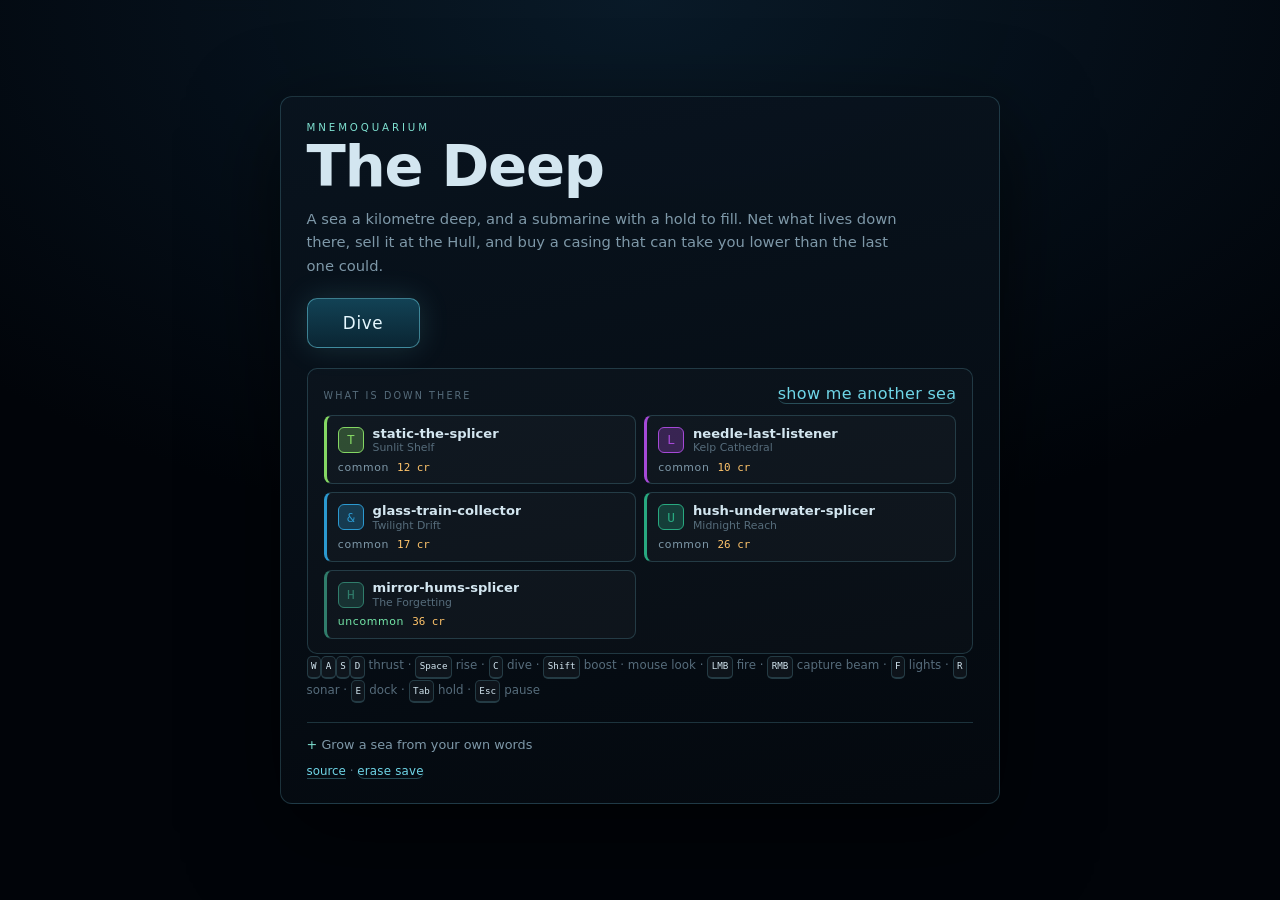
==== web/index.html @ 26c02e92 "feat: the game is the site — root, one-button menu, tank removed The deep-sea game moves up from web" ====
<!doctype html>
<html lang="en">
  <head>
    <meta charset="utf-8">
    <meta name="viewport" content="width=device-width, initial-scale=1, viewport-fit=cover">
    <title>Mnemoquarium: The Deep — phrase-fed submarine sea</title>
    <meta name="description" content="Dive a first-person submarine through a sea grown from a phrase. Net fish, sell them at the Hull, refit, and go deeper than the things down there would like.">
    <meta name="theme-color" content="#03060c">
    <link rel="manifest" href="./manifest.webmanifest">
    <link rel="icon" href="./icon.svg" type="image/svg+xml">
    <link rel="stylesheet" href="./styles.css">
    <script type="importmap">
      { "imports": { "three": "./vendor/three.module.min.js" } }
    </script>
    <!-- The 2D lab's engine is the source of truth for the genetics. It is a
         classic script, so it runs before any deferred module below. -->
    <script src="./engine.js"></script>
  </head>
  <body class="deep" data-mode="boot" data-zone="shelf">
    <canvas id="view" aria-label="Submarine viewport"></canvas>

    <!-- ---------------------------------------------------------------- HUD -->
    <div id="hud" aria-live="polite">
      <div id="vignette"></div>
      <div id="damage-flash"></div>

      <div id="crosshair" data-state="idle">
        <svg viewBox="0 0 64 64" aria-hidden="true">
          <circle id="crosshair-ring" cx="32" cy="32" r="18"></circle>
          <circle id="crosshair-progress" cx="32" cy="32" r="18"></circle>
          <path d="M32 6v9M32 49v9M6 32h9M49 32h9"></path>
          <circle id="crosshair-dot" cx="32" cy="32" r="1.6"></circle>
        </svg>
        <p id="reticle-label"></p>
      </div>

      <div id="contacts" aria-hidden="true"></div>

      <header id="topbar">
        <div id="compass">
          <div id="compass-strip"></div>
          <span id="compass-needle"></span>
        </div>
        <div id="zone-plate">
          <strong id="readout-zone">Sunlit Shelf</strong>
          <span id="readout-zone-blurb"></span>
        </div>
        <div id="credit-plate">
          <span class="label">credits</span>
          <strong id="readout-credits">0</strong>
        </div>
      </header>

      <div id="warnings"></div>

      <section id="gauges">
        <div class="gauge" id="gauge-hull" data-key="hull">
          <span class="gauge-label">hull</span>
          <div class="gauge-track"><div class="gauge-fill"></div></div>
          <span class="gauge-value">100</span>
        </div>
        <div class="gauge" id="gauge-battery" data-key="battery">
          <span class="gauge-label">cell</span>
          <div class="gauge-track"><div class="gauge-fill"></div></div>
          <span class="gauge-value">100</span>
        </div>
        <div class="gauge" id="gauge-cargo" data-key="cargo">
          <span class="gauge-label">hold</span>
          <div class="gauge-track"><div class="gauge-fill"></div></div>
          <span class="gauge-value">0/6</span>
        </div>
      </section>

      <section id="instruments">
        <div class="instrument"><span class="label">depth</span><strong id="readout-depth">0 m</strong></div>
        <div class="instrument"><span class="label">speed</span><strong id="readout-speed">0.0</strong></div>
        <div class="instrument"><span class="label">rated</span><strong id="readout-rating">140 m</strong></div>
        <div class="instrument"><span class="label">floor</span><strong id="readout-floor">— m</strong></div>
      </section>

      <section id="weapon-rack"></section>

      <div id="sonar-note"></div>
      <ul id="log" class="log"></ul>
      <div id="toast"></div>
      <div id="objective"></div>
      <p id="hint-dock" hidden>Hold <kbd>E</kbd> to dock at the Hull</p>
    </div>

    <!-- ------------------------------------------------------------- panels -->
    <div id="panel-start" class="panel screen" data-open="true">
      <div class="panel-inner menu">
        <p class="eyebrow">mnemoquarium</p>
        <h1>The&nbsp;Deep</h1>
        <p class="lede">A sea a kilometre deep, and a submarine with a hold to fill. Net what lives down there, sell it at the Hull, and buy a casing that can take you lower than the last one could.</p>

        <div class="menu-actions">
          <button type="button" class="primary big" id="start-begin">Dive</button>
          <button type="button" class="big" id="start-continue" hidden>Continue</button>
          <button type="button" id="start-new" hidden>Start a new sea</button>
        </div>

        <section class="sea-card" id="start-sea">
          <header class="sea-head">
            <span class="label">what is down there</span>
            <button type="button" class="linkish" id="start-reroll">show me another sea</button>
          </header>
          <div id="start-roster" class="roster"></div>
        </section>

        <p class="keys"><kbd>W</kbd><kbd>A</kbd><kbd>S</kbd><kbd>D</kbd> thrust · <kbd>Space</kbd> rise · <kbd>C</kbd> dive · <kbd>Shift</kbd> boost · mouse look · <kbd>LMB</kbd> fire · <kbd>RMB</kbd> capture beam · <kbd>F</kbd> lights · <kbd>R</kbd> sonar · <kbd>E</kbd> dock · <kbd>Tab</kbd> hold · <kbd>Esc</kbd> pause</p>

        <details id="start-advanced">
          <summary>Grow a sea from your own words</summary>
          <p class="hint">Every word becomes a species — its colour, its size, its temper, its price. The same words always grow the same sea.</p>
          <form id="start-form">
            <label class="field">
              <span>Phrase</span>
              <input id="start-phrase" type="text" value="forgotten kiosk under neon rain" autocomplete="off" spellcheck="false">
            </label>
            <button type="submit" id="start-custom">Grow this one</button>
          </form>
        </details>

        <p class="tiny"><a href="https://github.com/Sebby1770/mnemoquarium">source</a> · <button type="button" class="linkish" id="start-reset">erase save</button></p>
      </div>
    </div>

    <div id="panel-station" class="panel screen" hidden>
      <div class="panel-inner wide">
        <header class="station-head">
          <div>
            <p class="eyebrow">the hull · tender station</p>
            <h2>Docked</h2>
          </div>
          <div class="station-credits"><span class="label">credits</span><strong id="station-credits">0</strong></div>
        </header>
        <nav class="tabs" id="station-tabs">
          <button type="button" data-tab="market" class="active">Market</button>
          <button type="button" data-tab="drydock">Drydock</button>
          <button type="button" data-tab="log">Manifest</button>
        </nav>
        <div class="tab-body" id="station-market" data-tab="market">
          <div class="market-head">
            <p class="hint" id="market-summary">Nothing in the hold.</p>
            <button type="button" class="primary" id="btn-sell-all">Sell everything</button>
          </div>
          <div id="market-list" class="stack"></div>
        </div>
        <div class="tab-body" id="station-drydock" data-tab="drydock" hidden>
          <div id="shop-list" class="grid"></div>
        </div>
        <div class="tab-body" id="station-log" data-tab="log" hidden>
          <div id="station-stats" class="stats"></div>
          <div id="station-species" class="stack"></div>
        </div>
        <footer class="station-foot">
          <button type="button" class="primary" id="btn-undock">Flood the airlock · dive</button>
          <p class="hint">Repairs and recharge are free while you sit on the clamps.</p>
        </footer>
      </div>
    </div>

    <div id="panel-cargo" class="panel drawer" hidden>
      <div class="panel-inner">
        <h2>Hold</h2>
        <div id="cargo-list" class="stack"></div>
        <p class="hint">Release <kbd>Tab</kbd> to close. Cargo sells at the Hull.</p>
      </div>
    </div>

    <div id="panel-pause" class="panel screen" hidden>
      <div class="panel-inner">
        <h2>Held at depth</h2>
        <div id="pause-stats" class="stats"></div>
        <div class="start-actions">
          <button type="button" class="primary" id="btn-resume">Resume</button>
          <button type="button" id="btn-abandon">Surface (lose the hold)</button>
        </div>
        <label class="row-toggle"><input type="checkbox" id="toggle-sound"> Sound</label>
        <label class="row-toggle"><input type="checkbox" id="toggle-invert"> Invert mouse Y</label>
        <label class="row-toggle"><span>Look sensitivity</span><input type="range" id="range-sens" min="20" max="300" value="100"></label>
      </div>
    </div>

    <div id="panel-dead" class="panel screen" hidden>
      <div class="panel-inner">
        <p class="eyebrow">hull failure</p>
        <h2 id="dead-headline">The sea gets the hold</h2>
        <p id="dead-detail" class="lede"></p>
        <div class="start-actions">
          <button type="button" class="primary" id="btn-revive">Wake up on the clamps</button>
        </div>
      </div>
    </div>

    <div id="loading" class="panel screen" hidden>
      <div class="panel-inner">
        <h2 id="loading-text">Growing the sea…</h2>
        <div class="bar"><div id="loading-bar"></div></div>
      </div>
    </div>

    <noscript>
      <div class="panel screen"><div class="panel-inner"><h2>This one needs JavaScript and WebGL.</h2><p>The sea will not flood without them.</p></div></div>
    </noscript>

    <script type="module" src="./src/main.js"></script>
    <script>
      if ("serviceWorker" in navigator && location.protocol.startsWith("http")) {
        window.addEventListener("load", () => {
          navigator.serviceWorker.register("./sw.js", { scope: "./" }).catch(() => {});
        });
      }
    </script>
  </body>
</html>
---- web/styles.css ----
/* Mnemoquarium: The Deep — instrument panel for a boat that should not be
   this far down. Everything is drawn in CSS; there are no images and no web
   fonts, because the page has to open at the bottom of a trench. */

:root {
  --ink: #03060c;
  --panel: rgba(7, 15, 24, 0.86);
  --panel-solid: #060d16;
  --line: rgba(126, 214, 232, 0.2);
  --line-strong: rgba(126, 214, 232, 0.44);
  --text: #d3e6f0;
  --dim: #7e98a8;
  --faint: #566c7b;
  --cyan: #6fd6e8;
  --amber: #ffc46b;
  --red: #ff6f60;
  --green: #74e6a8;
  --violet: #c08bff;
  --accent: var(--cyan);
  --glow: rgba(111, 214, 232, 0.3);
  --damage: 0;
  --threat: 0;
  --hud-gap: 1.1rem;
  --radius: 12px;
  --mono: ui-monospace, "SF Mono", "JetBrains Mono", "Cascadia Mono", Menlo, Consolas, monospace;
  --sans: ui-sans-serif, system-ui, -apple-system, "Segoe UI", Roboto, "Helvetica Neue", sans-serif;
  color-scheme: dark;
}

/* Each band gets the HUD it deserves. */
body[data-zone="shelf"]    { --accent: #7ee0d0; --glow: rgba(126, 224, 208, 0.3); }
body[data-zone="kelp"]     { --accent: #8fe59a; --glow: rgba(143, 229, 154, 0.28); }
body[data-zone="twilight"] { --accent: #6fb4e8; --glow: rgba(111, 180, 232, 0.28); }
body[data-zone="midnight"] { --accent: #5f8fd8; --glow: rgba(95, 143, 216, 0.26); }
body[data-zone="abyss"]    { --accent: #b58bff; --glow: rgba(181, 139, 255, 0.3); }

* { box-sizing: border-box; }

/* The HUD toggles nodes with the hidden attribute, and several of the rules
   below set display on those same nodes. This has to win. */
[hidden] { display: none !important; }

html, body {
  height: 100%;
  margin: 0;
  overflow: hidden;
  background: var(--ink);
  color: var(--text);
  font-family: var(--sans);
  -webkit-font-smoothing: antialiased;
}

body.deep { overscroll-behavior: none; touch-action: none; }

a { color: var(--cyan); text-decoration: none; border-bottom: 1px solid rgba(111, 214, 232, 0.3); }
a:hover { color: #a9ecf8; }

#view {
  position: fixed;
  inset: 0;
  width: 100%;
  height: 100%;
  display: block;
  background: var(--ink);
  cursor: crosshair;
}

kbd {
  display: inline-block;
  min-width: 1.5em;
  padding: 0.08em 0.38em;
  border: 1px solid var(--line);
  border-bottom-width: 2px;
  border-radius: 5px;
  background: rgba(255, 255, 255, 0.04);
  font-family: var(--mono);
  font-size: 0.78em;
  text-align: center;
  color: var(--text);
}

/* =========================================================== the HUD shell */

#hud {
  position: fixed;
  inset: 0;
  pointer-events: none;
  opacity: 0;
  transition: opacity 260ms ease;
  font-variant-numeric: tabular-nums;
}
body[data-mode="dive"] #hud,
body[data-mode="paused"] #hud { opacity: 1; }
body[data-mode="paused"] #hud { opacity: 0.35; }

#vignette {
  position: absolute;
  inset: 0;
  pointer-events: none;
  background:
    radial-gradient(130% 105% at 50% 50%, transparent 42%, rgba(2, 4, 9, 0.72) 100%),
    radial-gradient(90% 70% at 50% 50%, transparent 40%, rgba(120, 10, 30, calc(var(--threat) * 0.5)) 100%);
  transition: background 400ms ease;
}

#damage-flash {
  position: absolute;
  inset: 0;
  pointer-events: none;
  background: radial-gradient(120% 100% at 50% 50%, transparent 30%, rgba(255, 60, 48, 0.72) 100%);
  opacity: var(--damage);
  transition: opacity 180ms ease-out;
}

/* -------------------------------------------------------------- crosshair */

#crosshair {
  position: absolute;
  left: 50%;
  top: 50%;
  width: 64px;
  height: 64px;
  transform: translate(-50%, -50%);
}
#crosshair svg { width: 100%; height: 100%; overflow: visible; }
#crosshair svg circle,
#crosshair svg path {
  fill: none;
  stroke: rgba(207, 227, 238, 0.55);
  stroke-width: 1.4;
  stroke-linecap: round;
  transition: stroke 200ms ease;
}
#crosshair-dot { fill: var(--accent); stroke: none; }
#crosshair-ring { stroke: rgba(207, 227, 238, 0.18); }
#crosshair-progress {
  stroke: var(--accent);
  stroke-width: 2.6;
  transform: rotate(-90deg);
  transform-origin: 32px 32px;
  filter: drop-shadow(0 0 5px var(--glow));
}
#crosshair[data-state="target"] svg path { stroke: var(--accent); }
#crosshair[data-state="capture"] #crosshair-ring { stroke: var(--accent); }
#crosshair[data-state="hostile"] svg path,
#crosshair[data-state="hostile"] #crosshair-ring { stroke: var(--red); }
#crosshair[data-state="hostile"] #crosshair-dot { fill: var(--red); }

#reticle-label {
  position: absolute;
  top: 58px;
  left: 50%;
  transform: translateX(-50%);
  margin: 0;
  display: grid;
  justify-items: center;
  gap: 0.18rem;
  white-space: nowrap;
  text-align: center;
}
.rl-name {
  font-size: 0.82rem;
  letter-spacing: 0.04em;
  color: var(--text);
  text-shadow: 0 1px 6px rgba(0, 0, 0, 0.9);
}
.rl-meta {
  font-family: var(--mono);
  font-size: 0.68rem;
  letter-spacing: 0.06em;
  color: var(--dim);
}
#reticle-label[data-kind="creature"] .rl-name { color: var(--red); }
#reticle-label[data-kind="fish"] .rl-name { color: var(--accent); }
.rl-bar {
  width: 96px;
  height: 3px;
  border-radius: 2px;
  background: rgba(255, 255, 255, 0.14);
  overflow: hidden;
}
.rl-bar i {
  display: block;
  height: 100%;
  background: var(--red);
  transform-origin: left center;
  transform: scaleX(1);
}

/* ---------------------------------------------------------------- top bar */

#topbar {
  position: absolute;
  top: var(--hud-gap);
  left: 50%;
  transform: translateX(-50%);
  display: flex;
  align-items: stretch;
  gap: 0.6rem;
}

#compass {
  position: relative;
  width: min(42vw, 420px);
  height: 34px;
  overflow: hidden;
  border: 1px solid var(--line);
  border-radius: 8px;
  background: linear-gradient(180deg, rgba(6, 14, 22, 0.82), rgba(4, 9, 15, 0.72));
  -webkit-mask-image: linear-gradient(90deg, transparent, #000 12%, #000 88%, transparent);
  mask-image: linear-gradient(90deg, transparent, #000 12%, #000 88%, transparent);
}
#compass-strip { position: absolute; inset: 0; will-change: transform; }
.cmark {
  position: absolute;
  top: 50%;
  transform: translate(-50%, -50%);
  width: 1px;
  height: 7px;
  background: rgba(207, 227, 238, 0.28);
  font-family: var(--mono);
  font-size: 0.66rem;
  letter-spacing: 0.1em;
  color: var(--dim);
  text-align: center;
  line-height: 1;
}
.cmark-major {
  width: auto;
  height: auto;
  background: none;
  color: var(--text);
  font-size: 0.72rem;
}
#compass-needle {
  position: absolute;
  top: 2px;
  bottom: 2px;
  width: 2px;
  margin-left: -1px;
  border-radius: 2px;
  background: var(--amber);
  box-shadow: 0 0 8px rgba(255, 196, 107, 0.7);
}
#compass::after {
  content: "";
  position: absolute;
  left: 50%;
  top: 0;
  bottom: 0;
  width: 1px;
  background: var(--accent);
  opacity: 0.85;
}

#zone-plate,
#credit-plate {
  display: grid;
  align-content: center;
  gap: 0.1rem;
  padding: 0.3rem 0.85rem;
  border: 1px solid var(--line);
  border-radius: 8px;
  background: var(--panel);
}
#zone-plate { min-width: 170px; }
#readout-zone {
  font-size: 0.86rem;
  letter-spacing: 0.02em;
  color: var(--accent);
}
#readout-zone-blurb {
  font-size: 0.66rem;
  color: var(--faint);
  max-width: 26ch;
  overflow: hidden;
  text-overflow: ellipsis;
  white-space: nowrap;
}
#zone-plate.shift { animation: plate-shift 900ms ease; }
@keyframes plate-shift {
  0% { border-color: var(--accent); box-shadow: 0 0 22px var(--glow); }
  100% { border-color: var(--line); box-shadow: none; }
}

.label,
.gauge-label {
  font-size: 0.6rem;
  letter-spacing: 0.22em;
  text-transform: uppercase;
  color: var(--faint);
}
#credit-plate { text-align: right; }
#readout-credits {
  font-family: var(--mono);
  font-size: 1rem;
  color: var(--amber);
}

.credit-delta {
  position: absolute;
  right: 0.85rem;
  top: 100%;
  font-family: var(--mono);
  font-size: 0.78rem;
  color: var(--green);
  opacity: 0;
  pointer-events: none;
}
.credit-delta[data-sign="down"] { color: var(--red); }
.credit-delta.rise { animation: delta-rise 1.3s ease-out; }
@keyframes delta-rise {
  0% { opacity: 0; transform: translateY(0); }
  18% { opacity: 1; }
  100% { opacity: 0; transform: translateY(-18px); }
}

/* --------------------------------------------------------------- warnings */

#warnings {
  position: absolute;
  top: calc(var(--hud-gap) + 52px);
  left: 50%;
  transform: translateX(-50%);
  display: grid;
  gap: 0.3rem;
  justify-items: center;
}
.warn {
  display: flex;
  align-items: center;
  gap: 0.5rem;
  margin: 0;
  padding: 0.26rem 0.8rem;
  border: 1px solid rgba(255, 111, 96, 0.5);
  border-radius: 999px;
  background: rgba(48, 8, 8, 0.66);
  color: #ffd9d3;
  font-size: 0.72rem;
  letter-spacing: 0.08em;
  text-transform: lowercase;
  animation: warn-pulse 1.4s ease-in-out infinite;
}
.warn-mark {
  display: grid;
  place-items: center;
  width: 15px;
  height: 15px;
  border-radius: 50%;
  background: var(--red);
  color: #250303;
  font-size: 0.66rem;
  font-weight: 700;
}
@keyframes warn-pulse {
  0%, 100% { border-color: rgba(255, 111, 96, 0.35); }
  50% { border-color: rgba(255, 111, 96, 0.9); box-shadow: 0 0 16px rgba(255, 80, 64, 0.3); }
}

/* ----------------------------------------------------------------- gauges */

#gauges {
  position: absolute;
  left: var(--hud-gap);
  bottom: var(--hud-gap);
  display: grid;
  gap: 0.4rem;
  width: min(30vw, 250px);
}
.gauge {
  display: grid;
  grid-template-columns: 3.1rem 1fr auto;
  align-items: center;
  gap: 0.5rem;
  padding: 0.28rem 0.6rem;
  border: 1px solid var(--line);
  border-radius: 8px;
  background: var(--panel);
}
.gauge-track {
  position: relative;
  height: 6px;
  border-radius: 3px;
  background: rgba(255, 255, 255, 0.08);
  overflow: hidden;
}
.gauge-fill {
  position: absolute;
  inset: 0;
  border-radius: 3px;
  transform-origin: left center;
  transform: scaleX(1);
  background: var(--accent);
  transition: background 300ms ease;
}
.gauge-value {
  font-family: var(--mono);
  font-size: 0.74rem;
  color: var(--text);
  min-width: 3.6rem;
  text-align: right;
}
#gauge-hull .gauge-fill { background: linear-gradient(90deg, #9fe6c6, #74e6a8); }
#gauge-battery .gauge-fill { background: linear-gradient(90deg, #8fd9ee, #6fd6e8); }
#gauge-cargo .gauge-fill { background: linear-gradient(90deg, #ffd79a, #ffc46b); }
.gauge[data-state="low"] .gauge-fill { background: var(--amber); }
.gauge[data-state="critical"] { border-color: rgba(255, 111, 96, 0.55); }
.gauge[data-state="critical"] .gauge-fill { background: var(--red); }
.gauge[data-state="full"] { border-color: rgba(255, 196, 107, 0.5); }
.gauge.pulse { animation: gauge-pulse 620ms ease; }
@keyframes gauge-pulse {
  0% { box-shadow: 0 0 0 0 rgba(255, 111, 96, 0.5); }
  100% { box-shadow: 0 0 0 12px rgba(255, 111, 96, 0); }
}

/* ------------------------------------------------------------ instruments */

#instruments {
  position: absolute;
  right: var(--hud-gap);
  bottom: var(--hud-gap);
  display: grid;
  grid-template-columns: repeat(2, minmax(88px, auto));
  gap: 0.35rem;
  text-align: right;
}
.instrument {
  display: grid;
  gap: 0.05rem;
  padding: 0.28rem 0.7rem;
  border: 1px solid var(--line);
  border-radius: 8px;
  background: var(--panel);
}
.instrument strong {
  font-family: var(--mono);
  font-size: 0.95rem;
  font-weight: 500;
  color: var(--text);
}
#readout-depth { color: var(--accent); }

/* ------------------------------------------------------------ weapon rack */

#weapon-rack {
  position: absolute;
  left: 50%;
  bottom: var(--hud-gap);
  transform: translateX(-50%);
  display: flex;
  gap: 0.4rem;
}
.weapon {
  --cool: 0;
  position: relative;
  display: grid;
  grid-template-columns: auto 1fr auto;
  align-items: center;
  gap: 0.45rem;
  padding: 0.3rem 0.7rem;
  border: 1px solid var(--line);
  border-radius: 8px;
  background: var(--panel);
  overflow: hidden;
  opacity: 0.5;
  transition: opacity 160ms ease, border-color 160ms ease;
}
.weapon[data-active="1"] {
  opacity: 1;
  border-color: var(--line-strong);
  box-shadow: 0 0 18px rgba(111, 214, 232, 0.1);
}
.weapon[data-empty="1"] { opacity: 0.28; }
.wpn-key {
  display: grid;
  place-items: center;
  width: 15px;
  height: 15px;
  border-radius: 4px;
  background: rgba(255, 255, 255, 0.08);
  font-family: var(--mono);
  font-size: 0.62rem;
  color: var(--dim);
}
.wpn-name { font-size: 0.74rem; letter-spacing: 0.04em; }
.wpn-ammo { font-family: var(--mono); font-size: 0.7rem; color: var(--amber); }
.wpn-cool {
  position: absolute;
  left: 0;
  bottom: 0;
  height: 2px;
  width: 100%;
  background: var(--accent);
  transform-origin: left center;
  transform: scaleX(var(--cool));
  opacity: 0.85;
}

/* ---------------------------------------------------------- sonar + log -- */

#sonar-note {
  --charge: 1;
  position: absolute;
  right: var(--hud-gap);
  bottom: calc(var(--hud-gap) + 4.6rem);
  padding: 0.22rem 0.6rem;
  border: 1px solid var(--line);
  border-radius: 999px;
  background: var(--panel);
  font-family: var(--mono);
  font-size: 0.66rem;
  letter-spacing: 0.08em;
  color: var(--dim);
  overflow: hidden;
}
#sonar-note::before {
  content: "";
  position: absolute;
  inset: 0;
  background: rgba(111, 214, 232, 0.16);
  transform-origin: left center;
  transform: scaleX(var(--charge));
}
#sonar-note span { position: relative; }

#log {
  position: absolute;
  left: var(--hud-gap);
  bottom: calc(var(--hud-gap) + 7.2rem);
  width: min(38vw, 400px);
  margin: 0;
  padding: 0;
  list-style: none;
  display: grid;
  gap: 0.22rem;
}
.log-line {
  font-size: 0.76rem;
  line-height: 1.4;
  color: #a8c0cf;
  /* The log sits over open water, so it carries its own darkness with it. */
  text-shadow: 0 1px 3px #000, 0 0 12px rgba(0, 0, 0, 0.95);
  animation: log-in 320ms ease;
}
.log-line[data-kind="good"] { color: var(--green); }
.log-line[data-kind="bad"] { color: var(--red); }
.log-line[data-kind="warn"] { color: var(--amber); }
.log-line[data-kind="lore"] { color: #d3b0ff; font-style: italic; }
@keyframes log-in {
  from { opacity: 0; transform: translateX(-6px); }
  to { opacity: 1; transform: none; }
}

#toast {
  position: absolute;
  left: 50%;
  top: 26%;
  transform: translate(-50%, -8px);
  padding: 0.45rem 1.1rem;
  border: 1px solid var(--line-strong);
  border-radius: 999px;
  background: rgba(6, 14, 22, 0.9);
  font-size: 0.86rem;
  letter-spacing: 0.03em;
  opacity: 0;
  transition: opacity 220ms ease, transform 220ms ease;
}
#toast[data-show="1"] { opacity: 1; transform: translate(-50%, 0); }

#objective {
  position: absolute;
  left: 50%;
  top: calc(var(--hud-gap) + 3.4rem);
  transform: translateX(-50%);
  font-size: 0.74rem;
  color: var(--dim);
  letter-spacing: 0.04em;
}

#hint-dock {
  position: absolute;
  left: 50%;
  bottom: 28%;
  transform: translateX(-50%);
  margin: 0;
  padding: 0.4rem 1rem;
  border: 1px solid var(--line-strong);
  border-radius: 999px;
  background: rgba(6, 14, 22, 0.86);
  font-size: 0.8rem;
  color: var(--text);
  animation: warn-pulse 1.8s ease-in-out infinite;
}

/* --------------------------------------------------------------- contacts */

#contacts { position: absolute; inset: 0; pointer-events: none; }
.contact {
  --a: 1;
  --rot: 0deg;
  position: absolute;
  left: 0;
  top: 0;
  display: grid;
  place-items: center;
  width: 20px;
  height: 20px;
  margin: -10px 0 0 -10px;
  border: 1px solid currentColor;
  border-radius: 50%;
  color: var(--accent);
  font-family: var(--mono);
  font-size: 0.58rem;
  opacity: var(--a);
  will-change: transform;
}
.contact[data-kind="fish"] { color: var(--accent); border-style: dotted; }
.contact[data-kind="beast"] { color: var(--red); border-radius: 3px; }
.contact[data-kind="boss"] {
  color: var(--violet);
  border-radius: 3px;
  width: 28px;
  height: 28px;
  margin: -14px 0 0 -14px;
  box-shadow: 0 0 18px currentColor;
}
.contact[data-off="1"] { border-radius: 2px; transform-origin: center; }
.contact[data-off="1"]::after {
  content: "";
  position: absolute;
  width: 0;
  height: 0;
  border-left: 5px solid transparent;
  border-right: 5px solid transparent;
  border-bottom: 8px solid currentColor;
  transform: rotate(var(--rot)) translateY(-14px);
}
.contact-tag {
  position: absolute;
  top: 110%;
  white-space: nowrap;
  font-size: 0.56rem;
  letter-spacing: 0.08em;
  color: inherit;
}

/* ============================================================= the panels */

.panel {
  position: fixed;
  inset: 0;
  z-index: 20;
  display: grid;
  place-items: center;
  padding: 2rem 1.25rem;
  background:
    radial-gradient(120% 100% at 50% 0%, rgba(12, 34, 52, 0.72), transparent 60%),
    rgba(2, 5, 10, 0.86);
  backdrop-filter: blur(7px);
  -webkit-backdrop-filter: blur(7px);
  overflow-y: auto;
  animation: panel-in 260ms ease;
}
.panel[hidden] { display: none; }
@keyframes panel-in { from { opacity: 0; } to { opacity: 1; } }

.panel.drawer {
  place-items: end start;
  padding: var(--hud-gap);
  background: none;
  backdrop-filter: none;
  -webkit-backdrop-filter: none;
  pointer-events: none;
}
.panel.drawer .panel-inner { pointer-events: auto; width: min(94vw, 440px); }

.panel-inner {
  width: min(94vw, 660px);
  max-height: min(92vh, 900px);
  overflow-y: auto;
  padding: 1.5rem 1.6rem;
  border: 1px solid var(--line);
  border-radius: var(--radius);
  background: linear-gradient(170deg, rgba(9, 20, 31, 0.97), rgba(4, 9, 15, 0.97));
  box-shadow: 0 30px 90px rgba(0, 0, 0, 0.6);
  scrollbar-width: thin;
  scrollbar-color: var(--line-strong) transparent;
}
.panel-inner.wide { width: min(96vw, 980px); }
.panel-inner::-webkit-scrollbar { width: 8px; }
.panel-inner::-webkit-scrollbar-thumb { background: var(--line); border-radius: 8px; }

.eyebrow {
  margin: 0 0 0.3rem;
  font-size: 0.64rem;
  letter-spacing: 0.28em;
  text-transform: uppercase;
  color: var(--accent);
}
.panel h1 {
  margin: 0 0 0.6rem;
  font-size: clamp(1.5rem, 3.6vw, 2.2rem);
  font-weight: 600;
  line-height: 1.12;
  letter-spacing: -0.01em;
}
.panel h2 {
  margin: 0 0 0.5rem;
  font-size: 1.22rem;
  font-weight: 600;
}
.lede { margin: 0 0 1.1rem; color: var(--dim); line-height: 1.6; font-size: 0.92rem; max-width: 64ch; }
.hint { margin: 0; color: var(--faint); font-size: 0.78rem; line-height: 1.5; }
.tiny { margin: 0.7rem 0 0; color: var(--faint); font-size: 0.74rem; }
.money { color: var(--amber); font-family: var(--mono); }

.field { display: grid; gap: 0.3rem; margin-bottom: 0.9rem; }
.field > span {
  font-size: 0.62rem;
  letter-spacing: 0.22em;
  text-transform: uppercase;
  color: var(--faint);
}
input[type="text"],
input[type="number"] {
  width: 100%;
  padding: 0.6rem 0.8rem;
  border: 1px solid var(--line);
  border-radius: 8px;
  background: rgba(2, 6, 11, 0.8);
  color: var(--text);
  font-family: var(--sans);
  font-size: 1rem;
}
input[type="text"]:focus { outline: none; border-color: var(--accent); box-shadow: 0 0 0 3px var(--glow); }

button {
  padding: 0.55rem 1.1rem;
  border: 1px solid var(--line);
  border-radius: 8px;
  background: rgba(255, 255, 255, 0.045);
  color: var(--text);
  font-family: var(--sans);
  font-size: 0.86rem;
  letter-spacing: 0.02em;
  cursor: pointer;
  transition: border-color 140ms ease, background 140ms ease, transform 80ms ease;
}
button:hover:not(:disabled) { border-color: var(--line-strong); background: rgba(255, 255, 255, 0.08); }
button:active:not(:disabled) { transform: translateY(1px); }
button:disabled { opacity: 0.38; cursor: not-allowed; }
button.primary {
  border-color: rgba(111, 214, 232, 0.5);
  background: linear-gradient(180deg, rgba(20, 72, 92, 0.9), rgba(11, 40, 54, 0.9));
  color: #e6f8ff;
}
button.primary:hover:not(:disabled) { border-color: var(--accent); box-shadow: 0 0 22px var(--glow); }
button.linkish {
  padding: 0;
  border: none;
  background: none;
  color: var(--cyan);
  border-bottom: 1px solid rgba(111, 214, 232, 0.3);
  font-size: inherit;
}

.start-actions { display: flex; flex-wrap: wrap; gap: 0.6rem; margin-bottom: 1.1rem; }

/* ------------------------------------------------------------- main menu -- */

.panel-inner.menu { width: min(94vw, 720px); text-align: left; }
.panel-inner.menu h1 {
  font-size: clamp(2.4rem, 7vw, 3.6rem);
  line-height: 1;
  letter-spacing: -0.02em;
  margin-bottom: 0.7rem;
}

.menu-actions {
  display: flex;
  flex-wrap: wrap;
  align-items: center;
  gap: 0.6rem;
  margin: 1.3rem 0;
}
button.big {
  padding: 0.85rem 2.2rem;
  font-size: 1.05rem;
  letter-spacing: 0.04em;
  border-radius: 10px;
}
button.primary.big {
  box-shadow: 0 0 30px rgba(111, 214, 232, 0.16);
}
button[data-armed="1"] {
  border-color: var(--red);
  color: #ffd9d3;
  background: rgba(60, 12, 12, 0.7);
}

.sea-card {
  padding: 0.9rem 1rem;
  border: 1px solid var(--line);
  border-radius: 10px;
  background: rgba(255, 255, 255, 0.018);
}
.sea-head {
  display: flex;
  align-items: baseline;
  justify-content: space-between;
  gap: 1rem;
  margin-bottom: 0.7rem;
}
.sea-card .roster { margin: 0; }

#start-advanced {
  margin-top: 1.2rem;
  padding-top: 0.9rem;
  border-top: 1px solid var(--line);
}
#start-advanced summary {
  cursor: pointer;
  font-size: 0.8rem;
  color: var(--dim);
  list-style: none;
}
#start-advanced summary::-webkit-details-marker { display: none; }
#start-advanced summary::before { content: "+ "; color: var(--accent); }
#start-advanced[open] summary::before { content: "\2212 "; }
#start-advanced summary:hover { color: var(--text); }
#start-advanced .hint { margin: 0.6rem 0 0.8rem; }
#start-advanced form { display: grid; gap: 0.6rem; justify-items: start; }
#start-advanced .field { margin-bottom: 0; width: 100%; }
.start-foot { margin-top: 1.2rem; border-top: 1px solid var(--line); padding-top: 0.9rem; }
.keys { margin: 0 0 0.4rem; color: var(--faint); font-size: 0.74rem; line-height: 2; }

/* ----------------------------------------------------------- the roster -- */

.roster {
  display: grid;
  grid-template-columns: repeat(auto-fill, minmax(216px, 1fr));
  gap: 0.5rem;
  margin: 0.4rem 0 0.2rem;
}
.roster-card {
  --swatch: var(--cyan);
  display: grid;
  gap: 0.4rem;
  padding: 0.6rem 0.7rem;
  border: 1px solid var(--line);
  border-left: 3px solid var(--swatch);
  border-radius: 8px;
  background: rgba(255, 255, 255, 0.025);
}
.roster-top { display: flex; align-items: center; gap: 0.55rem; }
.roster-swatch {
  display: grid;
  place-items: center;
  width: 26px;
  height: 26px;
  flex: none;
  border-radius: 6px;
  background: color-mix(in srgb, var(--swatch) 28%, transparent);
  border: 1px solid var(--swatch);
  color: var(--swatch);
  font-family: var(--mono);
  font-size: 0.8rem;
}
.roster-names { display: grid; gap: 0.05rem; min-width: 0; }
.roster-names strong {
  font-size: 0.82rem;
  font-weight: 600;
  overflow: hidden;
  text-overflow: ellipsis;
  white-space: nowrap;
}
.roster-word { font-size: 0.68rem; color: var(--faint); }
.roster-meta {
  display: flex;
  flex-wrap: wrap;
  gap: 0.5rem;
  font-size: 0.68rem;
  color: var(--dim);
}
.roster-rarity, .row-rarity { text-transform: lowercase; letter-spacing: 0.06em; }
[data-rarity="uncommon"] .roster-rarity, [data-rarity="uncommon"] .row-rarity { color: var(--green); }
[data-rarity="rare"] .roster-rarity, [data-rarity="rare"] .row-rarity { color: #63b6ff; }
[data-rarity="mythic"] .roster-rarity, [data-rarity="mythic"] .row-rarity { color: var(--violet); }
[data-rarity="mythic"].roster-card { border-color: rgba(192, 139, 255, 0.4); }

/* ------------------------------------------------------------- station -- */

.station-head {
  display: flex;
  align-items: flex-end;
  justify-content: space-between;
  gap: 1rem;
  margin-bottom: 0.9rem;
}
.station-credits { text-align: right; }
.station-credits strong {
  display: block;
  font-family: var(--mono);
  font-size: 1.5rem;
  color: var(--amber);
}
.tabs { display: flex; gap: 0.3rem; margin-bottom: 1rem; border-bottom: 1px solid var(--line); }
.tabs button {
  border: none;
  border-bottom: 2px solid transparent;
  border-radius: 0;
  background: none;
  color: var(--dim);
  padding: 0.45rem 0.9rem;
}
.tabs button.active { color: var(--accent); border-bottom-color: var(--accent); background: none; }
.tab-body[hidden] { display: none; }

.market-head {
  display: flex;
  align-items: center;
  justify-content: space-between;
  gap: 1rem;
  margin-bottom: 0.7rem;
}
.stack { display: grid; gap: 0.34rem; }
.grid { display: grid; grid-template-columns: repeat(auto-fill, minmax(255px, 1fr)); gap: 0.55rem; }

.row, .market-row, .species-row {
  display: grid;
  grid-template-columns: auto 1fr auto;
  align-items: center;
  gap: 0.7rem;
  padding: 0.5rem 0.7rem;
  border: 1px solid var(--line);
  border-radius: 8px;
  background: rgba(255, 255, 255, 0.022);
}
.row-glyph {
  display: grid;
  place-items: center;
  width: 26px;
  height: 26px;
  border-radius: 6px;
  border: 1px solid var(--line-strong);
  font-family: var(--mono);
  font-size: 0.76rem;
  color: var(--accent);
}
.row-main { display: grid; gap: 0.1rem; min-width: 0; }
.row-main strong { font-size: 0.82rem; font-weight: 600; }
.row-sub { font-size: 0.68rem; color: var(--faint); }
.row-tail { display: flex; align-items: center; gap: 0.6rem; font-family: var(--mono); font-size: 0.82rem; }
.species-row[data-known="0"] { opacity: 0.42; }
.species-row[data-known="0"] .row-glyph { color: var(--faint); }

.shop-card {
  display: grid;
  gap: 0.45rem;
  padding: 0.75rem 0.85rem;
  border: 1px solid var(--line);
  border-radius: 10px;
  background: rgba(255, 255, 255, 0.022);
}
.shop-card[data-state="ready"] { border-color: rgba(111, 214, 232, 0.38); }
.shop-card[data-state="poor"] { opacity: 0.62; }
.shop-card[data-state="maxed"] { border-color: rgba(116, 230, 168, 0.35); }
.shop-head { display: flex; align-items: center; gap: 0.55rem; }
.shop-icon {
  display: grid;
  place-items: center;
  width: 28px;
  height: 28px;
  flex: none;
  border-radius: 7px;
  border: 1px solid var(--line-strong);
  color: var(--accent);
  font-size: 0.92rem;
}
.shop-title { font-size: 0.9rem; font-weight: 600; }
.shop-blurb { font-size: 0.74rem; color: var(--faint); line-height: 1.45; min-height: 2.1em; }
.shop-stat { display: flex; align-items: center; gap: 0.4rem; font-family: var(--mono); font-size: 0.78rem; color: var(--dim); }
.shop-stat .next { color: var(--green); }
.pips { display: flex; gap: 3px; }
.pip { width: 14px; height: 4px; border-radius: 2px; background: rgba(255, 255, 255, 0.14); }
.pip[data-on="1"] { background: var(--accent); box-shadow: 0 0 7px var(--glow); }
.buy { width: 100%; }
.shop-card[data-state="ready"] .buy { border-color: rgba(111, 214, 232, 0.5); color: #e6f8ff; }

.station-foot {
  display: flex;
  align-items: center;
  gap: 1rem;
  margin-top: 1.1rem;
  padding-top: 1rem;
  border-top: 1px solid var(--line);
}

/* Two shapes share these classes: a bare list of stat cards (the pause and
   death panels) and grouped lists with a heading (the manifest). The outer
   grid lays out whichever it is given; the cards themselves flow inside. */
.stats {
  display: grid;
  grid-template-columns: repeat(auto-fit, minmax(min(100%, 270px), 1fr));
  gap: 1.1rem 1.4rem;
  margin-bottom: 1rem;
  align-items: start;
}
.stat {
  display: grid;
  gap: 0.12rem;
  padding: 0.5rem 0.7rem;
  margin: 0;
  border: 1px solid var(--line);
  border-radius: 8px;
  background: rgba(255, 255, 255, 0.022);
}
.stat span,
.stat dt {
  font-size: 0.6rem;
  letter-spacing: 0.18em;
  text-transform: uppercase;
  color: var(--faint);
}
.stat strong,
.stat dd {
  margin: 0;
  font-family: var(--mono);
  font-size: 0.95rem;
  font-weight: 500;
  color: var(--text);
}
.stat-group { display: grid; gap: 0.5rem; align-content: start; }
.stat-group h3 {
  margin: 0;
  font-size: 0.68rem;
  font-weight: 600;
  letter-spacing: 0.2em;
  text-transform: uppercase;
  color: var(--accent);
}
.stat-rows {
  display: grid;
  grid-template-columns: repeat(auto-fill, minmax(124px, 1fr));
  gap: 0.35rem;
  margin: 0;
}

.row-toggle {
  display: flex;
  align-items: center;
  gap: 0.6rem;
  padding: 0.35rem 0;
  font-size: 0.84rem;
  color: var(--dim);
}
.row-toggle input[type="range"] { flex: 1; accent-color: var(--accent); }
.row-toggle input[type="checkbox"] { accent-color: var(--accent); width: 16px; height: 16px; }

.bar {
  height: 4px;
  border-radius: 3px;
  background: rgba(255, 255, 255, 0.1);
  overflow: hidden;
  margin-top: 0.8rem;
}
#loading-bar {
  height: 100%;
  width: 8%;
  border-radius: 3px;
  background: var(--accent);
  transition: width 300ms ease;
}
#loading[data-state="error"] h2 { color: var(--red); }

body[data-hold="open"] #panel-cargo { display: grid; }

.pulse { animation: gauge-pulse 620ms ease; }

/* ------------------------------------------------------------ responsive */

@media (max-width: 820px) {
  :root { --hud-gap: 0.6rem; }
  #compass { width: 52vw; }
  #topbar { flex-direction: column; align-items: stretch; width: calc(100vw - 1.2rem); }
  #instruments { grid-template-columns: repeat(2, 1fr); }
  #gauges { width: 46vw; }
  #log { display: none; }
  .panel-inner { padding: 1.1rem; }
  .station-foot { flex-direction: column; align-items: stretch; }
}

@media (prefers-reduced-motion: reduce) {
  *, *::before, *::after {
    animation-duration: 0.01ms !important;
    animation-iteration-count: 1 !important;
    transition-duration: 0.01ms !important;
  }
}
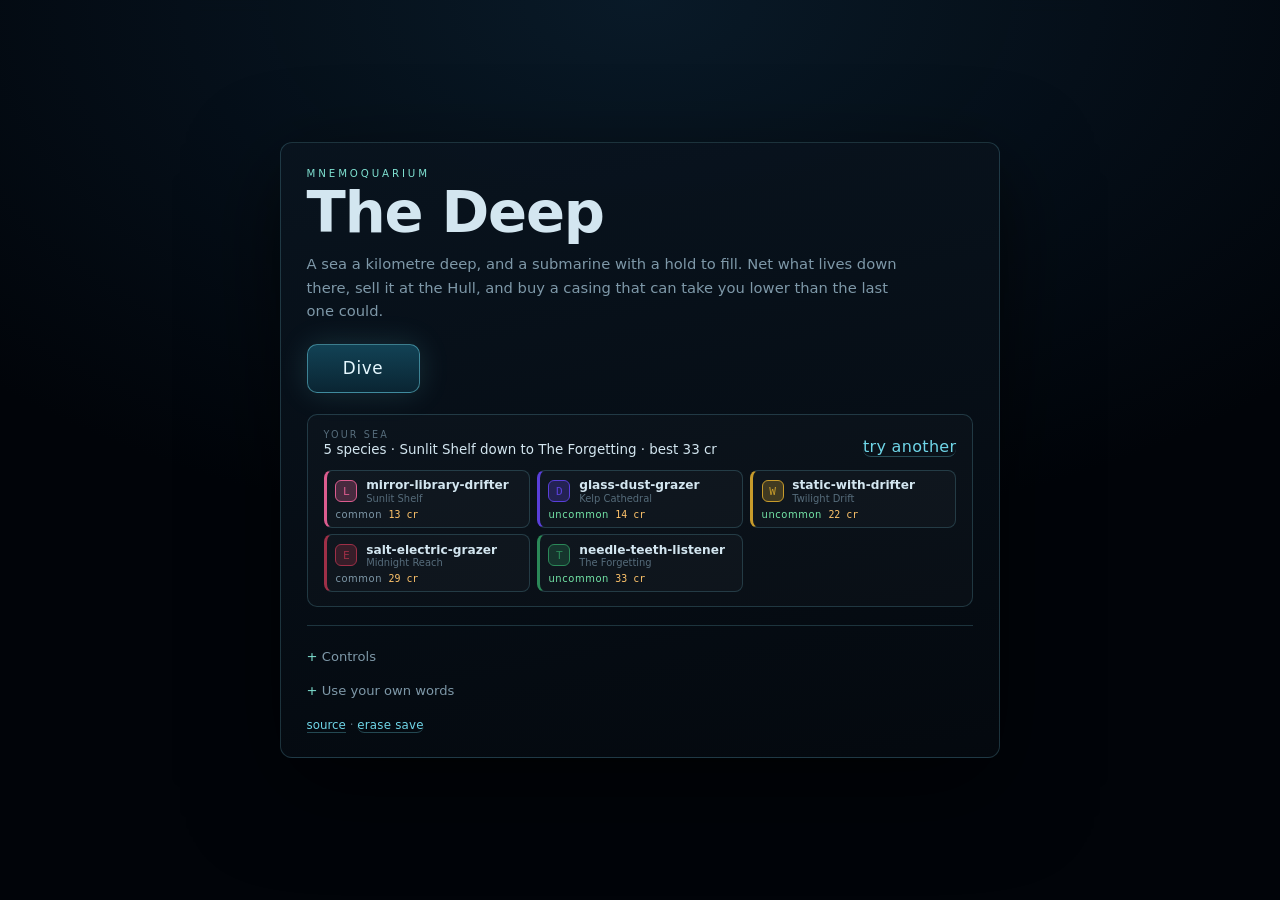
==== commit f685c780: "feat: wider window, four new predators, big scenery, calmer menus A wider view out of the boat   Fie" ====
--- a/web/index.html
+++ b/web/index.html
@@ -102,25 +102,33 @@
 
         <section class="sea-card" id="start-sea">
           <header class="sea-head">
-            <span class="label">what is down there</span>
-            <button type="button" class="linkish" id="start-reroll">show me another sea</button>
+            <div>
+              <span class="label">your sea</span>
+              <strong id="start-summary">&nbsp;</strong>
+            </div>
+            <button type="button" class="linkish" id="start-reroll">try another</button>
           </header>
           <div id="start-roster" class="roster"></div>
         </section>
 
-        <p class="keys"><kbd>W</kbd><kbd>A</kbd><kbd>S</kbd><kbd>D</kbd> thrust · <kbd>Space</kbd> rise · <kbd>C</kbd> dive · <kbd>Shift</kbd> boost · mouse look · <kbd>LMB</kbd> fire · <kbd>RMB</kbd> capture beam · <kbd>F</kbd> lights · <kbd>R</kbd> sonar · <kbd>E</kbd> dock · <kbd>Tab</kbd> hold · <kbd>Esc</kbd> pause</p>
-
-        <details id="start-advanced">
-          <summary>Grow a sea from your own words</summary>
-          <p class="hint">Every word becomes a species — its colour, its size, its temper, its price. The same words always grow the same sea.</p>
-          <form id="start-form">
-            <label class="field">
-              <span>Phrase</span>
-              <input id="start-phrase" type="text" value="forgotten kiosk under neon rain" autocomplete="off" spellcheck="false">
-            </label>
-            <button type="submit" id="start-custom">Grow this one</button>
-          </form>
-        </details>
+        <div class="menu-extras">
+          <details id="start-controls">
+            <summary>Controls</summary>
+            <p class="keys"><kbd>W</kbd><kbd>A</kbd><kbd>S</kbd><kbd>D</kbd> thrust · <kbd>Space</kbd> rise · <kbd>C</kbd> dive · <kbd>Shift</kbd> boost · mouse look · <kbd>LMB</kbd> fire · <kbd>RMB</kbd> capture beam · <kbd>1</kbd><kbd>2</kbd><kbd>3</kbd> weapons · <kbd>F</kbd> lights · <kbd>R</kbd> sonar · <kbd>E</kbd> dock · <kbd>Tab</kbd> hold · <kbd>Esc</kbd> pause</p>
+          </details>
+
+          <details id="start-advanced">
+            <summary>Use your own words</summary>
+            <p class="hint">Every word becomes a species — its colour, its size, its temper, its price. The same words always grow the same sea.</p>
+            <form id="start-form">
+              <label class="field">
+                <span>Phrase</span>
+                <input id="start-phrase" type="text" value="forgotten kiosk under neon rain" autocomplete="off" spellcheck="false">
+              </label>
+              <button type="submit" id="start-custom">Grow this one</button>
+            </form>
+          </details>
+        </div>
 
         <p class="tiny"><a href="https://github.com/Sebby1770/mnemoquarium">source</a> · <button type="button" class="linkish" id="start-reset">erase save</button></p>
       </div>
@@ -148,7 +156,7 @@
           <div id="market-list" class="stack"></div>
         </div>
         <div class="tab-body" id="station-drydock" data-tab="drydock" hidden>
-          <div id="shop-list" class="grid"></div>
+          <div id="shop-list" class="stack"></div>
         </div>
         <div class="tab-body" id="station-log" data-tab="log" hidden>
           <div id="station-stats" class="stats"></div>
--- a/web/styles.css
+++ b/web/styles.css
@@ -806,31 +806,49 @@
 }
 .sea-head {
   display: flex;
-  align-items: baseline;
+  align-items: flex-end;
   justify-content: space-between;
   gap: 1rem;
-  margin-bottom: 0.7rem;
-}
-.sea-card .roster { margin: 0; }
-
-#start-advanced {
-  margin-top: 1.2rem;
+  margin-bottom: 0.8rem;
+}
+.sea-head > div { display: grid; gap: 0.15rem; }
+#start-summary { font-size: 0.84rem; font-weight: 500; color: var(--text); }
+
+/* Secondary matter folds away, so the eye lands on Dive. */
+.menu-extras {
+  display: grid;
+  gap: 0.1rem;
+  margin-top: 1.1rem;
   padding-top: 0.9rem;
   border-top: 1px solid var(--line);
 }
-#start-advanced summary {
+.menu-extras details { padding: 0.25rem 0; }
+.menu-extras summary {
   cursor: pointer;
-  font-size: 0.8rem;
+  list-style: none;
+  font-size: 0.82rem;
   color: var(--dim);
-  list-style: none;
-}
-#start-advanced summary::-webkit-details-marker { display: none; }
-#start-advanced summary::before { content: "+ "; color: var(--accent); }
-#start-advanced[open] summary::before { content: "\2212 "; }
-#start-advanced summary:hover { color: var(--text); }
-#start-advanced .hint { margin: 0.6rem 0 0.8rem; }
-#start-advanced form { display: grid; gap: 0.6rem; justify-items: start; }
-#start-advanced .field { margin-bottom: 0; width: 100%; }
+  padding: 0.3rem 0;
+}
+.menu-extras summary::-webkit-details-marker { display: none; }
+.menu-extras summary::before { content: "+ "; color: var(--accent); }
+.menu-extras details[open] summary::before { content: "\2212 "; }
+.menu-extras summary:hover { color: var(--text); }
+.menu-extras .keys { margin: 0.3rem 0 0.6rem; }
+.menu-extras .hint { margin: 0.4rem 0 0.7rem; }
+.menu-extras form { display: grid; gap: 0.6rem; justify-items: start; }
+.menu-extras .field { margin-bottom: 0; width: 100%; }
+
+/* Tighter roster cards: a glance, not a spreadsheet. */
+.sea-card .roster { grid-template-columns: repeat(auto-fill, minmax(190px, 1fr)); gap: 0.4rem; }
+.sea-card .roster-card { padding: 0.45rem 0.55rem; gap: 0.28rem; }
+.sea-card .roster-swatch { width: 22px; height: 22px; font-size: 0.7rem; }
+.sea-card .roster-names strong { font-size: 0.76rem; }
+.sea-card .roster-word { font-size: 0.62rem; }
+.sea-card .roster-meta { font-size: 0.62rem; gap: 0.4rem; }
+.sea-card .roster { margin: 0; }
+
+
 .start-foot { margin-top: 1.2rem; border-top: 1px solid var(--line); padding-top: 0.9rem; }
 .keys { margin: 0 0 0.4rem; color: var(--faint); font-size: 0.74rem; line-height: 2; }
 
@@ -954,38 +972,67 @@
 .species-row[data-known="0"] { opacity: 0.42; }
 .species-row[data-known="0"] .row-glyph { color: var(--faint); }
 
-.shop-card {
-  display: grid;
-  gap: 0.45rem;
-  padding: 0.75rem 0.85rem;
+/* One row per refit. Everything you need to decide is on one line: what it is,
+   where it is now, where it goes, what it costs. */
+.shop-row {
+  display: grid;
+  grid-template-columns: 34px minmax(0, 1fr) auto 7.5rem;
+  align-items: center;
+  gap: 0.9rem;
+  padding: 0.6rem 0.8rem;
   border: 1px solid var(--line);
   border-radius: 10px;
   background: rgba(255, 255, 255, 0.022);
-}
-.shop-card[data-state="ready"] { border-color: rgba(111, 214, 232, 0.38); }
-.shop-card[data-state="poor"] { opacity: 0.62; }
-.shop-card[data-state="maxed"] { border-color: rgba(116, 230, 168, 0.35); }
-.shop-head { display: flex; align-items: center; gap: 0.55rem; }
+  transition: border-color 140ms ease, opacity 140ms ease;
+}
+.shop-row[data-state="ready"] {
+  border-color: rgba(111, 214, 232, 0.4);
+  background: rgba(111, 214, 232, 0.045);
+}
+.shop-row[data-state="poor"] { opacity: 0.5; }
+.shop-row[data-state="maxed"] { opacity: 0.62; border-color: rgba(116, 230, 168, 0.26); }
+
 .shop-icon {
   display: grid;
   place-items: center;
-  width: 28px;
-  height: 28px;
-  flex: none;
-  border-radius: 7px;
+  width: 34px;
+  height: 34px;
+  border-radius: 8px;
   border: 1px solid var(--line-strong);
   color: var(--accent);
-  font-size: 0.92rem;
-}
-.shop-title { font-size: 0.9rem; font-weight: 600; }
-.shop-blurb { font-size: 0.74rem; color: var(--faint); line-height: 1.45; min-height: 2.1em; }
-.shop-stat { display: flex; align-items: center; gap: 0.4rem; font-family: var(--mono); font-size: 0.78rem; color: var(--dim); }
-.shop-stat .next { color: var(--green); }
-.pips { display: flex; gap: 3px; }
-.pip { width: 14px; height: 4px; border-radius: 2px; background: rgba(255, 255, 255, 0.14); }
-.pip[data-on="1"] { background: var(--accent); box-shadow: 0 0 7px var(--glow); }
-.buy { width: 100%; }
-.shop-card[data-state="ready"] .buy { border-color: rgba(111, 214, 232, 0.5); color: #e6f8ff; }
+  font-size: 1.05rem;
+}
+.shop-main { display: grid; gap: 0.1rem; min-width: 0; }
+.shop-main strong { font-size: 0.95rem; font-weight: 600; }
+.shop-sub {
+  font-size: 0.64rem;
+  letter-spacing: 0.16em;
+  text-transform: uppercase;
+  color: var(--faint);
+}
+.shop-change {
+  display: flex;
+  align-items: baseline;
+  gap: 0.45rem;
+  font-family: var(--mono);
+  font-size: 0.86rem;
+  color: var(--dim);
+  white-space: nowrap;
+}
+.shop-change .arrow { color: var(--faint); }
+.shop-change .to { color: var(--green); }
+.buy { width: 100%; font-family: var(--mono); }
+.shop-row[data-state="ready"] .buy {
+  border-color: rgba(111, 214, 232, 0.55);
+  background: linear-gradient(180deg, rgba(20, 72, 92, 0.85), rgba(11, 40, 54, 0.85));
+  color: #e6f8ff;
+}
+
+@media (max-width: 700px) {
+  .shop-row { grid-template-columns: 30px minmax(0, 1fr) auto; row-gap: 0.5rem; }
+  .shop-change { grid-column: 2 / -1; }
+  .buy { grid-column: 1 / -1; }
+}
 
 .station-foot {
   display: flex;
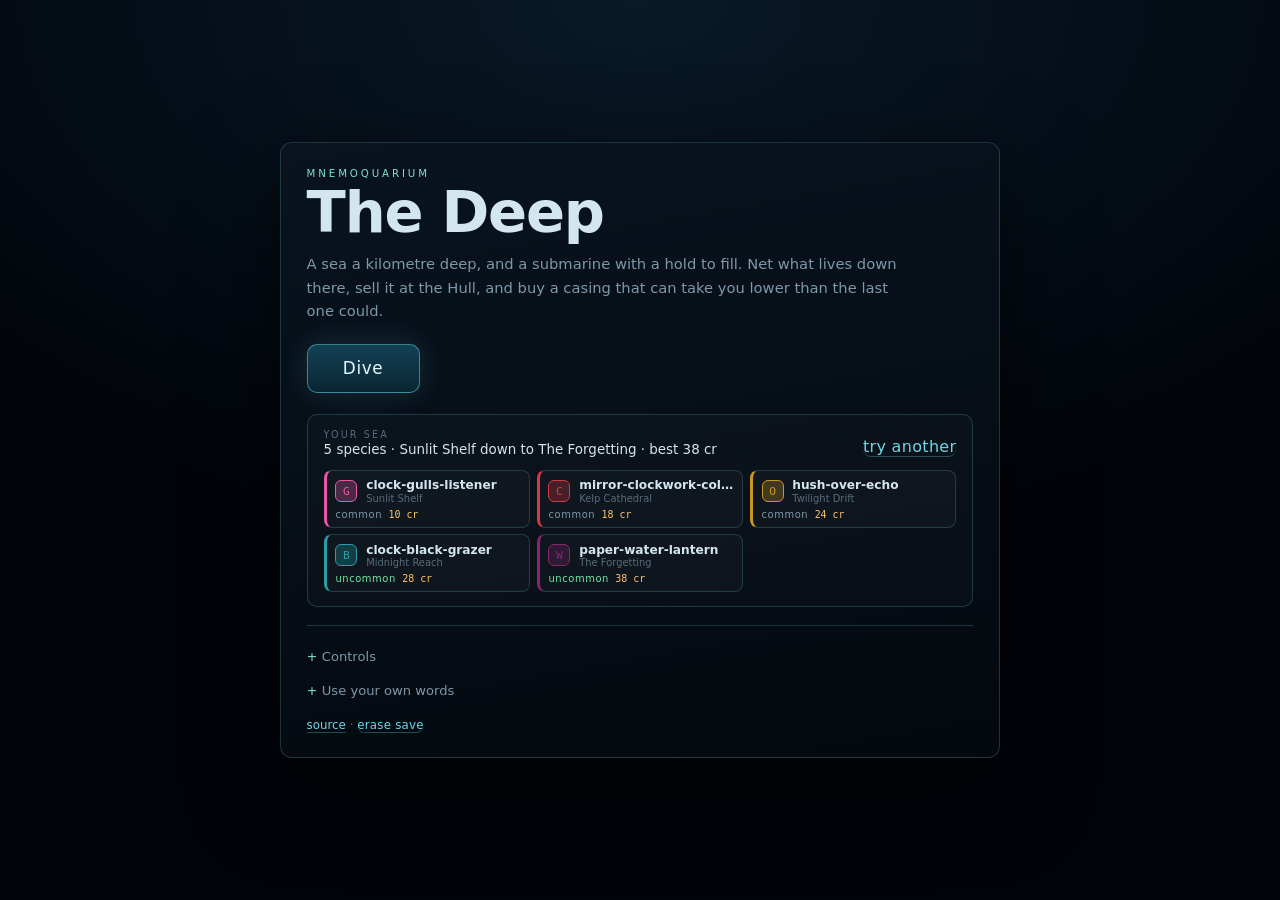
==== commit fb826325: "feat: a sea chart, adaptive resolution, and four bugs that cost players Added - Sea chart (M): shade" ====
--- a/web/index.html
+++ b/web/index.html
@@ -114,7 +114,7 @@
         <div class="menu-extras">
           <details id="start-controls">
             <summary>Controls</summary>
-            <p class="keys"><kbd>W</kbd><kbd>A</kbd><kbd>S</kbd><kbd>D</kbd> thrust · <kbd>Space</kbd> rise · <kbd>C</kbd> dive · <kbd>Shift</kbd> boost · mouse look · <kbd>LMB</kbd> fire · <kbd>RMB</kbd> capture beam · <kbd>1</kbd><kbd>2</kbd><kbd>3</kbd> weapons · <kbd>F</kbd> lights · <kbd>R</kbd> sonar · <kbd>E</kbd> dock · <kbd>Tab</kbd> hold · <kbd>Esc</kbd> pause</p>
+            <p class="keys"><kbd>W</kbd><kbd>A</kbd><kbd>S</kbd><kbd>D</kbd> thrust · <kbd>Space</kbd> rise · <kbd>C</kbd> dive · <kbd>Shift</kbd> boost · mouse look · <kbd>LMB</kbd> fire · <kbd>RMB</kbd> capture beam · <kbd>1</kbd>–<kbd>4</kbd> weapons · <kbd>Q</kbd> / wheel next weapon · <kbd>F</kbd> lights · <kbd>R</kbd> sonar · <kbd>M</kbd> chart · <kbd>E</kbd> dock · <kbd>Tab</kbd> hold · <kbd>Esc</kbd> pause</p>
           </details>
 
           <details id="start-advanced">
--- a/web/styles.css
+++ b/web/styles.css
@@ -242,6 +242,20 @@
   background: var(--amber);
   box-shadow: 0 0 8px rgba(255, 196, 107, 0.7);
 }
+#compass-needle::after {
+  content: attr(data-range);
+  position: absolute;
+  bottom: 0;
+  left: 5px;
+  font-family: var(--mono);
+  font-size: 0.58rem;
+  line-height: 1;
+  letter-spacing: 0.04em;
+  white-space: nowrap;
+  color: var(--amber);
+  text-shadow: 0 0 4px rgba(0, 0, 0, 0.9);
+}
+#compass-needle[data-edge="right"]::after { left: auto; right: 5px; }
 #compass::after {
   content: "";
   position: absolute;
@@ -502,7 +516,7 @@
   --charge: 1;
   position: absolute;
   right: var(--hud-gap);
-  bottom: calc(var(--hud-gap) + 4.6rem);
+  bottom: calc(var(--hud-gap) + 6rem);
   padding: 0.22rem 0.6rem;
   border: 1px solid var(--line);
   border-radius: 999px;
@@ -522,6 +536,8 @@
   transform: scaleX(var(--charge));
 }
 #sonar-note span { position: relative; }
+/* Nothing to say until the first ping; an empty pill sat on the speed gauge. */
+#sonar-note:empty { display: none; }
 
 #log {
   position: absolute;
@@ -1103,6 +1119,81 @@
 }
 .row-toggle input[type="range"] { flex: 1; accent-color: var(--accent); }
 .row-toggle input[type="checkbox"] { accent-color: var(--accent); width: 16px; height: 16px; }
+.row-toggle select {
+  flex: 1;
+  min-width: 0;
+  padding: 0.3rem 0.5rem;
+  border: 1px solid var(--line);
+  border-radius: 6px;
+  background: var(--panel-solid);
+  color: var(--text);
+  font: inherit;
+  accent-color: var(--accent);
+}
+
+/* ------------------------------------------------------------ sea chart */
+
+.chart-inner {
+  width: auto;
+  max-width: 96vw;
+  max-height: 96vh;
+  display: flex;
+  flex-direction: column;
+  gap: 0.8rem;
+}
+.chart-head { display: flex; align-items: flex-start; justify-content: space-between; gap: 1rem; }
+.chart-head h2 { margin: 0; }
+.chart-close {
+  padding: 0.35rem 0.8rem;
+  border: 1px solid var(--line);
+  border-radius: 8px;
+  background: transparent;
+  color: var(--dim);
+  font: inherit;
+  font-size: 0.8rem;
+  white-space: nowrap;
+  cursor: pointer;
+}
+.chart-close:hover, .chart-close:focus-visible { color: var(--text); border-color: var(--line-strong); }
+.chart-body {
+  display: flex;
+  gap: 1rem;
+  align-items: flex-start;
+}
+/* Square, and as big as the height allows: the sea is round. */
+.chart-stage {
+  position: relative;
+  flex: none;
+  width: min(calc(96vw - 260px - 4.5rem), calc(96vh - 8.5rem));
+  aspect-ratio: 1 / 1;
+  border: 1px solid var(--line);
+  border-radius: 10px;
+  overflow: hidden;
+  background: #03060c;
+}
+.chart-canvas { display: block; width: 100%; height: 100%; cursor: grab; touch-action: none; }
+.chart-canvas:active { cursor: grabbing; }
+.chart-side { width: 240px; display: grid; align-content: start; gap: 1rem; font-size: 0.8rem; }
+.chart-readout { display: grid; gap: 0.45rem; margin: 0; }
+.chart-row { display: grid; gap: 0.05rem; }
+.chart-row dt {
+  font-size: 0.64rem;
+  letter-spacing: 0.14em;
+  text-transform: uppercase;
+  color: var(--faint);
+}
+.chart-row dd { margin: 0; font-family: var(--mono); color: var(--text); }
+.chart-legend { display: grid; gap: 0.3rem; }
+.chart-key { display: flex; align-items: center; gap: 0.5rem; color: var(--dim); }
+.chart-dim { margin-left: auto; font-family: var(--mono); font-size: 0.7rem; color: var(--faint); }
+.chart-swatch { flex: none; width: 14px; height: 10px; border-radius: 2px; }
+.chart-swatch-line { height: 2px; background: var(--amber); }
+.chart-swatch-rumour { height: 10px; border: 1px dashed rgba(207, 227, 238, 0.55); border-radius: 50%; }
+@media (max-width: 820px) {
+  .chart-body { flex-direction: column; align-items: stretch; }
+  .chart-stage { width: min(100%, 62vh); align-self: center; }
+  .chart-side { width: auto; }
+}
 
 .bar {
   height: 4px;
@@ -1137,6 +1228,38 @@
   .station-foot { flex-direction: column; align-items: stretch; }
 }
 
+/* Short screens — a laptop with a browser chrome, or a window someone has
+   dragged small. The HUD is anchored to four corners and a centre, so when the
+   viewport loses height those anchors walk into each other. Everything gets a
+   size down and the log, which is the most expendable, goes first. */
+@media (max-height: 700px) {
+  :root { --hud-gap: 0.65rem; }
+  #gauges { width: min(26vw, 210px); gap: 0.28rem; }
+  .gauge { padding: 0.2rem 0.5rem; grid-template-columns: 2.6rem 1fr auto; }
+  .gauge-value { font-size: 0.68rem; min-width: 3rem; }
+  .instrument { padding: 0.2rem 0.55rem; }
+  .instrument strong { font-size: 0.84rem; }
+  #log { bottom: calc(var(--hud-gap) + 6rem); width: min(32vw, 320px); }
+  .log-line { font-size: 0.7rem; }
+  #sonar-note { bottom: calc(var(--hud-gap) + 5.2rem); }
+}
+
+@media (max-height: 560px) {
+  #log { display: none; }
+  #objective { display: none; }
+  #compass { height: 28px; }
+  .weapon { padding: 0.22rem 0.5rem; }
+  .wpn-name { font-size: 0.68rem; }
+}
+
+/* Very short and narrow at once: keep only what the player is steering by. */
+@media (max-height: 470px), (max-width: 460px) {
+  #instruments { grid-template-columns: repeat(2, minmax(72px, auto)); gap: 0.25rem; }
+  #zone-plate { min-width: 0; }
+  #readout-zone-blurb { display: none; }
+  #sonar-note { display: none; }
+}
+
 @media (prefers-reduced-motion: reduce) {
   *, *::before, *::after {
     animation-duration: 0.01ms !important;
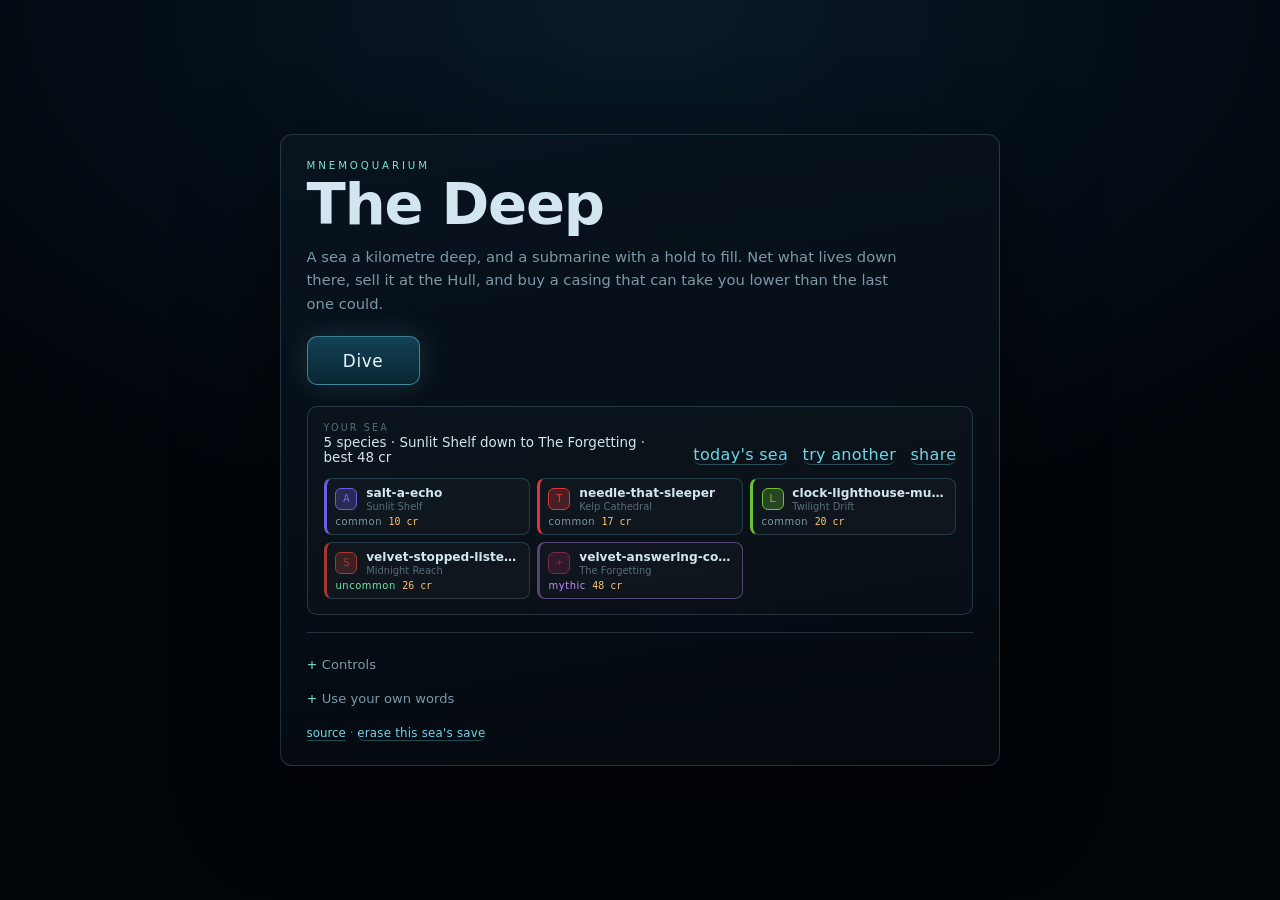
==== commit df52d52e: "feat: a real station, photo mode, today's sea, and a launch kit (1.7.0) Fixed - The Hull's exterior " ====
--- a/web/index.html
+++ b/web/index.html
@@ -6,6 +6,21 @@
     <title>Mnemoquarium: The Deep — phrase-fed submarine sea</title>
     <meta name="description" content="Dive a first-person submarine through a sea grown from a phrase. Net fish, sell them at the Hull, refit, and go deeper than the things down there would like.">
     <meta name="theme-color" content="#03060c">
+    <link rel="canonical" href="https://sebby1770.github.io/mnemoquarium/">
+    <!-- What a shared link looks like in a chat, a feed or a search result. -->
+    <meta property="og:type" content="website">
+    <meta property="og:site_name" content="Mnemoquarium">
+    <meta property="og:title" content="Mnemoquarium: The Deep — type any words, dive the sea they grow">
+    <meta property="og:description" content="A free submarine game in your browser. Every word becomes a species. Net what lives down there, walk your station, refit your boat, and go deeper than the things below would like.">
+    <meta property="og:url" content="https://sebby1770.github.io/mnemoquarium/">
+    <meta property="og:image" content="https://sebby1770.github.io/mnemoquarium/press/og.jpg">
+    <meta property="og:image:width" content="1200">
+    <meta property="og:image:height" content="630">
+    <meta property="og:image:alt" content="An underwater station with a lit dome and portholes, under the title Mnemoquarium: The Deep">
+    <meta name="twitter:card" content="summary_large_image">
+    <meta name="twitter:title" content="Mnemoquarium: The Deep">
+    <meta name="twitter:description" content="Type any words. Dive the sea they grow. Free in your browser.">
+    <meta name="twitter:image" content="https://sebby1770.github.io/mnemoquarium/press/og.jpg">
     <link rel="manifest" href="./manifest.webmanifest">
     <link rel="icon" href="./icon.svg" type="image/svg+xml">
     <link rel="stylesheet" href="./styles.css">
@@ -106,7 +121,11 @@
               <span class="label">your sea</span>
               <strong id="start-summary">&nbsp;</strong>
             </div>
-            <button type="button" class="linkish" id="start-reroll">try another</button>
+            <div class="sea-links">
+              <button type="button" class="linkish" id="start-daily">today's sea</button>
+              <button type="button" class="linkish" id="start-reroll">try another</button>
+              <button type="button" class="linkish" id="start-share">share</button>
+            </div>
           </header>
           <div id="start-roster" class="roster"></div>
         </section>
@@ -114,7 +133,12 @@
         <div class="menu-extras">
           <details id="start-controls">
             <summary>Controls</summary>
-            <p class="keys"><kbd>W</kbd><kbd>A</kbd><kbd>S</kbd><kbd>D</kbd> thrust · <kbd>Space</kbd> rise · <kbd>C</kbd> dive · <kbd>Shift</kbd> boost · mouse look · <kbd>LMB</kbd> fire · <kbd>RMB</kbd> capture beam · <kbd>1</kbd>–<kbd>4</kbd> weapons · <kbd>Q</kbd> / wheel next weapon · <kbd>F</kbd> lights · <kbd>R</kbd> sonar · <kbd>M</kbd> chart · <kbd>E</kbd> dock · <kbd>Tab</kbd> hold · <kbd>Esc</kbd> pause</p>
+            <p class="keys"><kbd>W</kbd><kbd>A</kbd><kbd>S</kbd><kbd>D</kbd> thrust · <kbd>Space</kbd> rise · <kbd>C</kbd> dive · <kbd>Shift</kbd> boost · mouse look · <kbd>LMB</kbd> fire · <kbd>RMB</kbd> capture beam · <kbd>1</kbd>–<kbd>4</kbd> weapons · <kbd>Q</kbd> / wheel next weapon · <kbd>F</kbd> lights · <kbd>R</kbd> sonar · <kbd>M</kbd> chart · <kbd>P</kbd> photo · <kbd>E</kbd> dock · <kbd>Tab</kbd> hold · <kbd>Esc</kbd> pause</p>
+          </details>
+
+          <details id="start-seas" hidden>
+            <summary>Your seas</summary>
+            <div id="start-seas-list" class="seas-list"></div>
           </details>
 
           <details id="start-advanced">
@@ -130,7 +154,8 @@
           </details>
         </div>
 
-        <p class="tiny"><a href="https://github.com/Sebby1770/mnemoquarium">source</a> · <button type="button" class="linkish" id="start-reset">erase save</button></p>
+        <p class="tiny"><a href="https://github.com/Sebby1770/mnemoquarium">source</a><span id="start-support-wrap" hidden> · <a id="start-support" target="_blank" rel="noopener">support the game</a></span><span id="start-community-wrap" hidden> · <a id="start-community" target="_blank" rel="noopener">join the crew</a></span> · <button type="button" class="linkish" id="start-reset">erase this sea's save</button></p>
+        <p class="tiny" id="start-note" aria-live="polite"></p>
       </div>
     </div>
 
--- a/web/styles.css
+++ b/web/styles.css
@@ -1215,6 +1215,266 @@
 
 .pulse { animation: gauge-pulse 620ms ease; }
 
+/* --------------------------------------------------------- touch controls */
+
+/* Built by input.js on the first touch. Only there while flying: every panel
+   is a normal page of buttons a thumb can already use. */
+.touch-controls { position: fixed; inset: 0; z-index: 12; display: none; user-select: none; -webkit-user-select: none; }
+body[data-mode="dive"] .touch-controls:not([hidden]),
+body[data-mode="base"] .touch-controls:not([hidden]) { display: block; }
+/* On foot there is nothing to fire: a stick, a look, and the prompt to tap. */
+body[data-mode="base"] .touch-actions,
+body[data-mode="base"] .touch-bar { display: none; }
+.touch-look,
+.touch-stick-zone { position: absolute; touch-action: none; }
+.touch-look { inset: 0; }
+.touch-stick-zone { left: 0; bottom: 0; width: 46vw; height: 62vh; }
+.touch-stick {
+  position: absolute;
+  left: 26%;
+  top: 62%;
+  width: 116px;
+  height: 116px;
+  transform: translate(-50%, -50%);
+  border: 1px solid var(--line);
+  border-radius: 50%;
+  background: radial-gradient(circle, rgba(126, 214, 232, 0.08), rgba(4, 9, 15, 0.25));
+  opacity: 0.45;
+  pointer-events: none;
+  transition: opacity 160ms ease, border-color 160ms ease;
+}
+.touch-stick.on { opacity: 1; border-color: var(--line-strong); }
+.touch-stick.boost { border-color: var(--amber); box-shadow: 0 0 18px rgba(255, 196, 107, 0.35); }
+.touch-knob {
+  position: absolute;
+  left: 50%;
+  top: 50%;
+  width: 50px;
+  height: 50px;
+  transform: translate(-50%, -50%);
+  border-radius: 50%;
+  background: rgba(207, 227, 238, 0.28);
+  border: 1px solid rgba(207, 227, 238, 0.5);
+}
+.touch-btn {
+  width: 66px;
+  height: 66px;
+  border: 1px solid var(--line-strong);
+  border-radius: 50%;
+  background: rgba(6, 14, 22, 0.58);
+  color: var(--text);
+  font: 600 0.72rem/1 var(--mono);
+  letter-spacing: 0.08em;
+  touch-action: none;
+  -webkit-tap-highlight-color: transparent;
+}
+.touch-btn.on { background: rgba(126, 214, 232, 0.28); border-color: var(--accent); }
+.touch-fire { border-color: rgba(255, 111, 96, 0.6); }
+.touch-fire.on { background: rgba(255, 111, 96, 0.32); }
+.touch-beam.on { background: rgba(126, 224, 208, 0.36); }
+.touch-actions {
+  position: absolute;
+  right: calc(var(--hud-gap) + env(safe-area-inset-right, 0px));
+  bottom: calc(var(--hud-gap) + 6.4rem);
+  display: grid;
+  grid-template-columns: repeat(2, 66px);
+  gap: 0.6rem;
+}
+.touch-bar {
+  position: absolute;
+  left: calc(var(--hud-gap) + env(safe-area-inset-left, 0px));
+  top: var(--hud-gap);
+  display: flex;
+  flex-direction: column;
+  gap: 0.4rem;
+}
+.touch-small {
+  width: auto;
+  min-width: 58px;
+  height: 44px;
+  padding: 0 0.7rem;
+  border-radius: 10px;
+  font-size: 0.62rem;
+}
+/* Raised over the thumb layer so its three pressable parts can be pressed;
+   everything else on it still lets touches through to the sea. */
+body[data-input="touch"] #hud { z-index: 13; }
+body[data-input="touch"] .weapon,
+body[data-input="touch"] #gauge-cargo,
+body[data-input="touch"] #hint-dock { pointer-events: auto; touch-action: none; }
+body[data-input="touch"] #hint-dock { padding: 0.7rem 1.2rem; border-color: var(--amber); }
+body[data-input="touch"] #hint-dock.on { background: rgba(255, 196, 107, 0.25); }
+/* With a thumb on the glass, the mouse-only lines of the HUD are noise. */
+body[data-input="touch"] #log { display: none; }
+body[data-input="touch"] #sonar-note { display: none; }
+@media (max-height: 520px) {
+  .touch-btn { width: 54px; height: 54px; }
+  .touch-actions { grid-template-columns: repeat(2, 54px); bottom: calc(var(--hud-gap) + 5rem); }
+  .touch-small { height: 36px; min-width: 50px; }
+  .touch-bar { gap: 0.3rem; }
+}
+/* A phone held upright: the top bar stacks, so the buttons start below it,
+   and the weapon rack gets a row of its own above the gauges. */
+@media (max-width: 600px) {
+  .touch-bar { top: calc(var(--hud-gap) + 10rem); }
+  body[data-input="touch"] #weapon-rack {
+    bottom: calc(var(--hud-gap) + 6.4rem);
+    width: calc(100vw - 2 * var(--hud-gap));
+    flex-wrap: wrap;
+    justify-content: center;
+  }
+  body[data-input="touch"] .wpn-name { font-size: 0.66rem; }
+  .touch-actions { bottom: calc(var(--hud-gap) + 10rem); }
+}
+
+/* ---------------------------------------------------------- aboard the Hull */
+
+#base-hud { position: fixed; inset: 0; z-index: 14; pointer-events: none; }
+/* Aboard, the dive HUD is put away — all but its toasts, which the Hull uses too. */
+body[data-mode="base"] #hud { opacity: 1; }
+body[data-mode="base"] #hud > :not(#toast) { visibility: hidden; }
+#base-hud[hidden] { display: none; }
+.base-plate {
+  position: absolute;
+  top: var(--hud-gap);
+  left: 50%;
+  transform: translateX(-50%);
+  display: grid;
+  justify-items: center;
+  gap: 0.1rem;
+  padding: 0.4rem 1rem;
+  border: 1px solid var(--line);
+  border-radius: 10px;
+  background: var(--panel);
+}
+.base-credits { font-family: var(--mono); font-size: 0.9rem; color: var(--amber); font-weight: 500; }
+.base-dot {
+  position: absolute;
+  left: 50%;
+  top: 50%;
+  width: 6px;
+  height: 6px;
+  margin: -3px 0 0 -3px;
+  border-radius: 50%;
+  background: rgba(211, 230, 240, 0.8);
+  box-shadow: 0 0 6px rgba(0, 0, 0, 0.8);
+}
+.base-prompt {
+  position: absolute;
+  left: 50%;
+  top: calc(50% + 2.4rem);
+  transform: translateX(-50%);
+  padding: 0.55rem 1.1rem;
+  border: 1px solid var(--line-strong);
+  border-radius: 999px;
+  background: rgba(6, 14, 22, 0.86);
+  color: var(--text);
+  font: inherit;
+  font-size: 0.86rem;
+  white-space: nowrap;
+  pointer-events: auto;
+  cursor: pointer;
+}
+.base-prompt[hidden] { display: none; }
+.base-prompt kbd { margin-right: 0.35rem; }
+.base-foot {
+  position: absolute;
+  left: 50%;
+  bottom: var(--hud-gap);
+  transform: translateX(-50%);
+  display: grid;
+  gap: 0.35rem;
+  width: min(92vw, 760px);
+  text-align: center;
+}
+.base-help,
+.base-fitted {
+  margin: 0;
+  font-size: 0.72rem;
+  color: var(--dim);
+  text-shadow: 0 1px 3px rgba(0, 0, 0, 0.9);
+}
+.base-fitted { font-family: var(--mono); font-size: 0.66rem; color: var(--faint); }
+#btn-walk { margin-right: auto; }
+
+/* ------------------------------------------------------------- photo mode */
+
+/* Everything that is not the sea goes away while the camera is out. */
+body[data-photo="1"] #hud,
+body[data-photo="1"] #base-hud,
+body[data-photo="1"] .touch-actions,
+body[data-photo="1"] .touch-bar,
+body[data-photo="1"] .touch-stick-zone { visibility: hidden !important; opacity: 0 !important; }
+.photo-bar {
+  position: fixed;
+  left: 50%;
+  bottom: calc(var(--hud-gap) + env(safe-area-inset-bottom, 0px));
+  transform: translateX(-50%);
+  z-index: 16;
+  display: flex;
+  align-items: center;
+  gap: 0.6rem;
+  padding: 0.45rem 0.55rem 0.45rem 1rem;
+  border: 1px solid var(--line-strong);
+  border-radius: 999px;
+  background: rgba(4, 9, 15, 0.8);
+  font-size: 0.78rem;
+  color: var(--dim);
+  white-space: nowrap;
+}
+.photo-bar[hidden] { display: none; }
+.photo-title { color: var(--amber); letter-spacing: 0.14em; text-transform: uppercase; font-size: 0.66rem; }
+.photo-btn {
+  display: inline-flex;
+  align-items: center;
+  padding: 0.45rem 0.9rem;
+  border: 1px solid var(--line-strong);
+  border-radius: 999px;
+  background: rgba(10, 22, 32, 0.9);
+  color: var(--text);
+  font: inherit;
+  font-size: 0.8rem;
+  text-decoration: none;
+  cursor: pointer;
+}
+.photo-btn.primary { border-color: var(--accent); background: rgba(40, 110, 120, 0.45); }
+.photo-btn:hover, .photo-btn:focus-visible { border-color: var(--accent); }
+.photo-inner { width: min(96vw, 1100px); display: grid; gap: 0.8rem; }
+.photo-preview { width: 100%; max-height: 66vh; object-fit: contain; border-radius: 8px; border: 1px solid var(--line); background: #000; }
+.photo-actions { display: flex; flex-wrap: wrap; gap: 0.5rem; }
+.photo-note { min-height: 1.2em; }
+@media (max-width: 600px) {
+  .photo-help { display: none; }
+}
+
+/* ------------------------------------------------------------ menu extras */
+
+.sea-head > .sea-links { flex: none; display: flex; gap: 0.9rem; align-items: baseline; }
+.sea-links .linkish { white-space: nowrap; }
+@media (max-width: 600px) {
+  .sea-head { flex-wrap: wrap; }
+  .sea-head > .sea-links { width: 100%; }
+}
+.seas-list { display: grid; gap: 0.35rem; margin-top: 0.5rem; }
+.sea-row {
+  display: flex;
+  justify-content: space-between;
+  gap: 1rem;
+  padding: 0.45rem 0.7rem;
+  border: 1px solid var(--line);
+  border-radius: 8px;
+  background: rgba(8, 18, 28, 0.6);
+  color: var(--text);
+  font: inherit;
+  font-size: 0.82rem;
+  text-align: left;
+  cursor: pointer;
+}
+.sea-row span { font-family: var(--mono); font-size: 0.74rem; color: var(--amber); white-space: nowrap; }
+.sea-row[data-current="1"] { border-color: var(--accent); }
+.sea-row:hover, .sea-row:focus-visible { border-color: var(--line-strong); }
+#start-note:empty { display: none; }
+
 /* ------------------------------------------------------------ responsive */
 
 @media (max-width: 820px) {
@@ -1224,6 +1484,8 @@
   #instruments { grid-template-columns: repeat(2, 1fr); }
   #gauges { width: 46vw; }
   #log { display: none; }
+  /* The top bar stacks into a column here, so the objective moves below it. */
+  #objective { top: calc(var(--hud-gap) + 8.4rem); white-space: nowrap; }
   .panel-inner { padding: 1.1rem; }
   .station-foot { flex-direction: column; align-items: stretch; }
 }
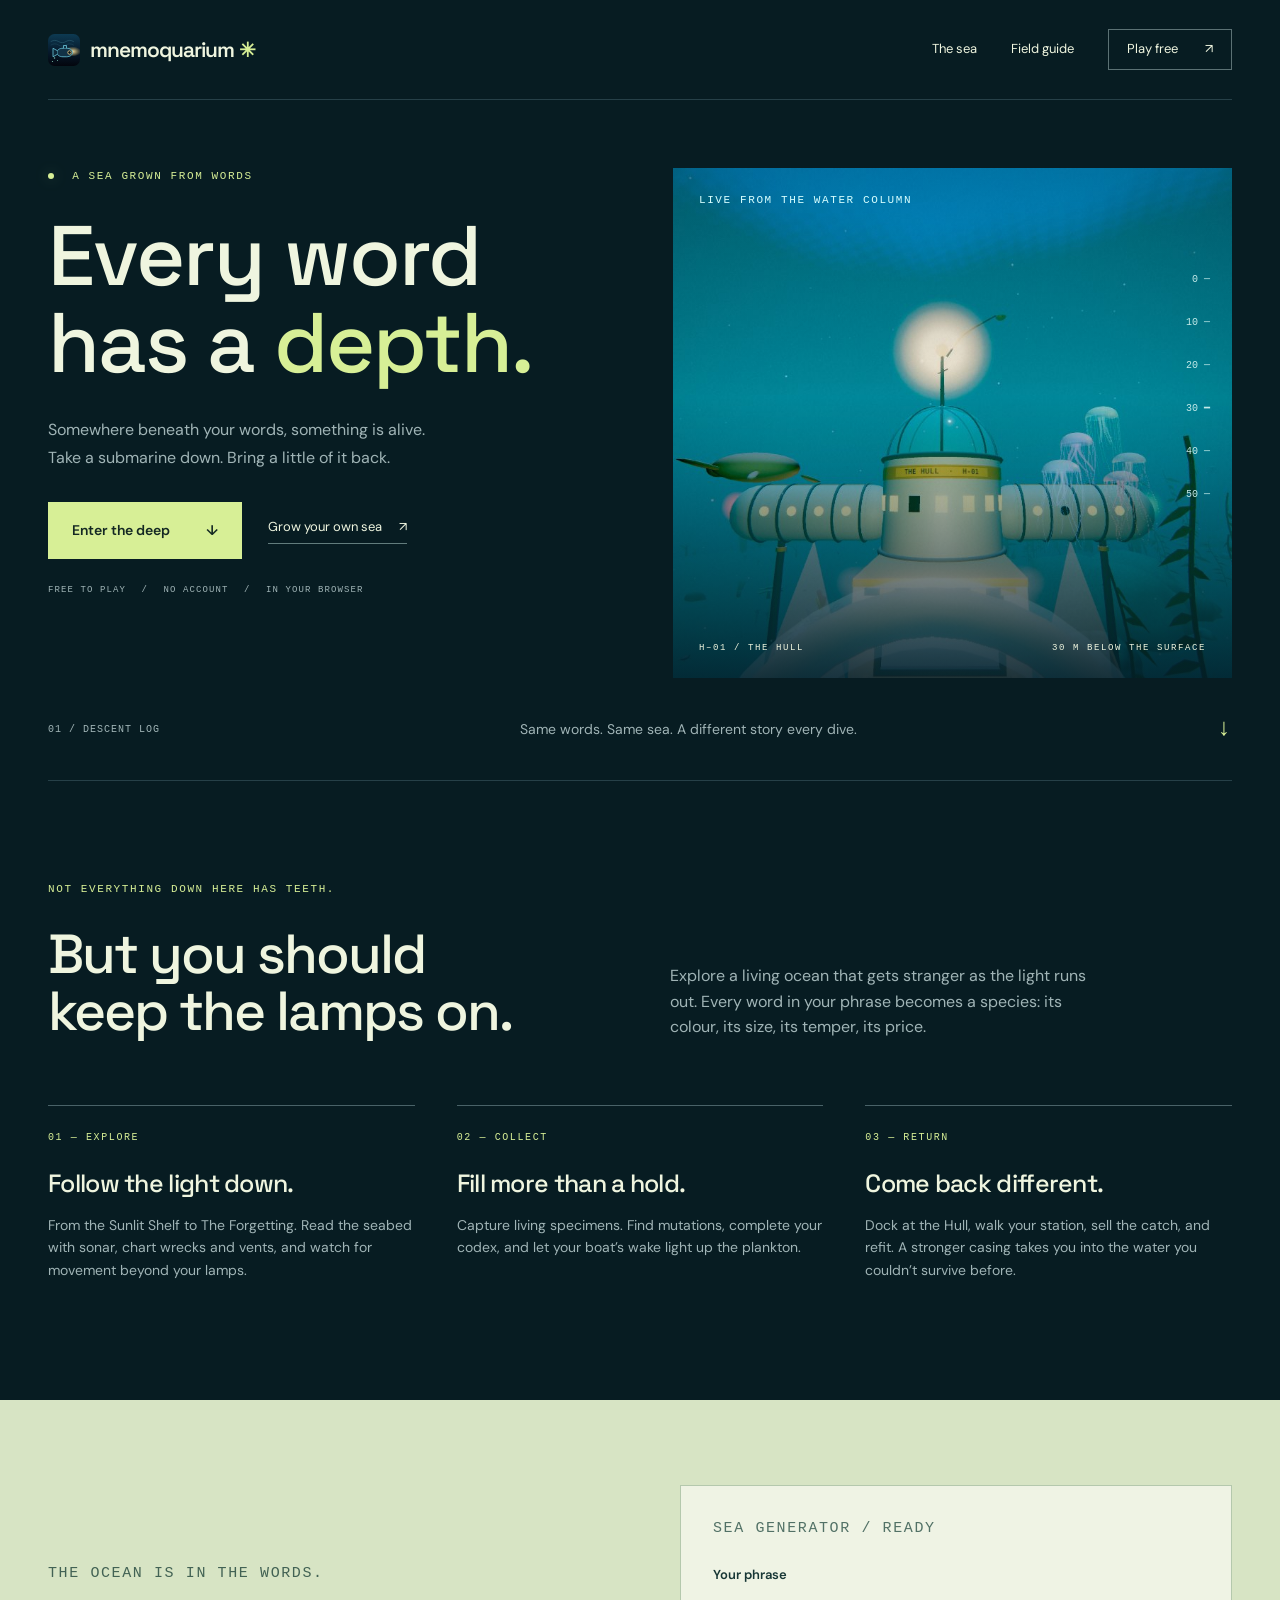
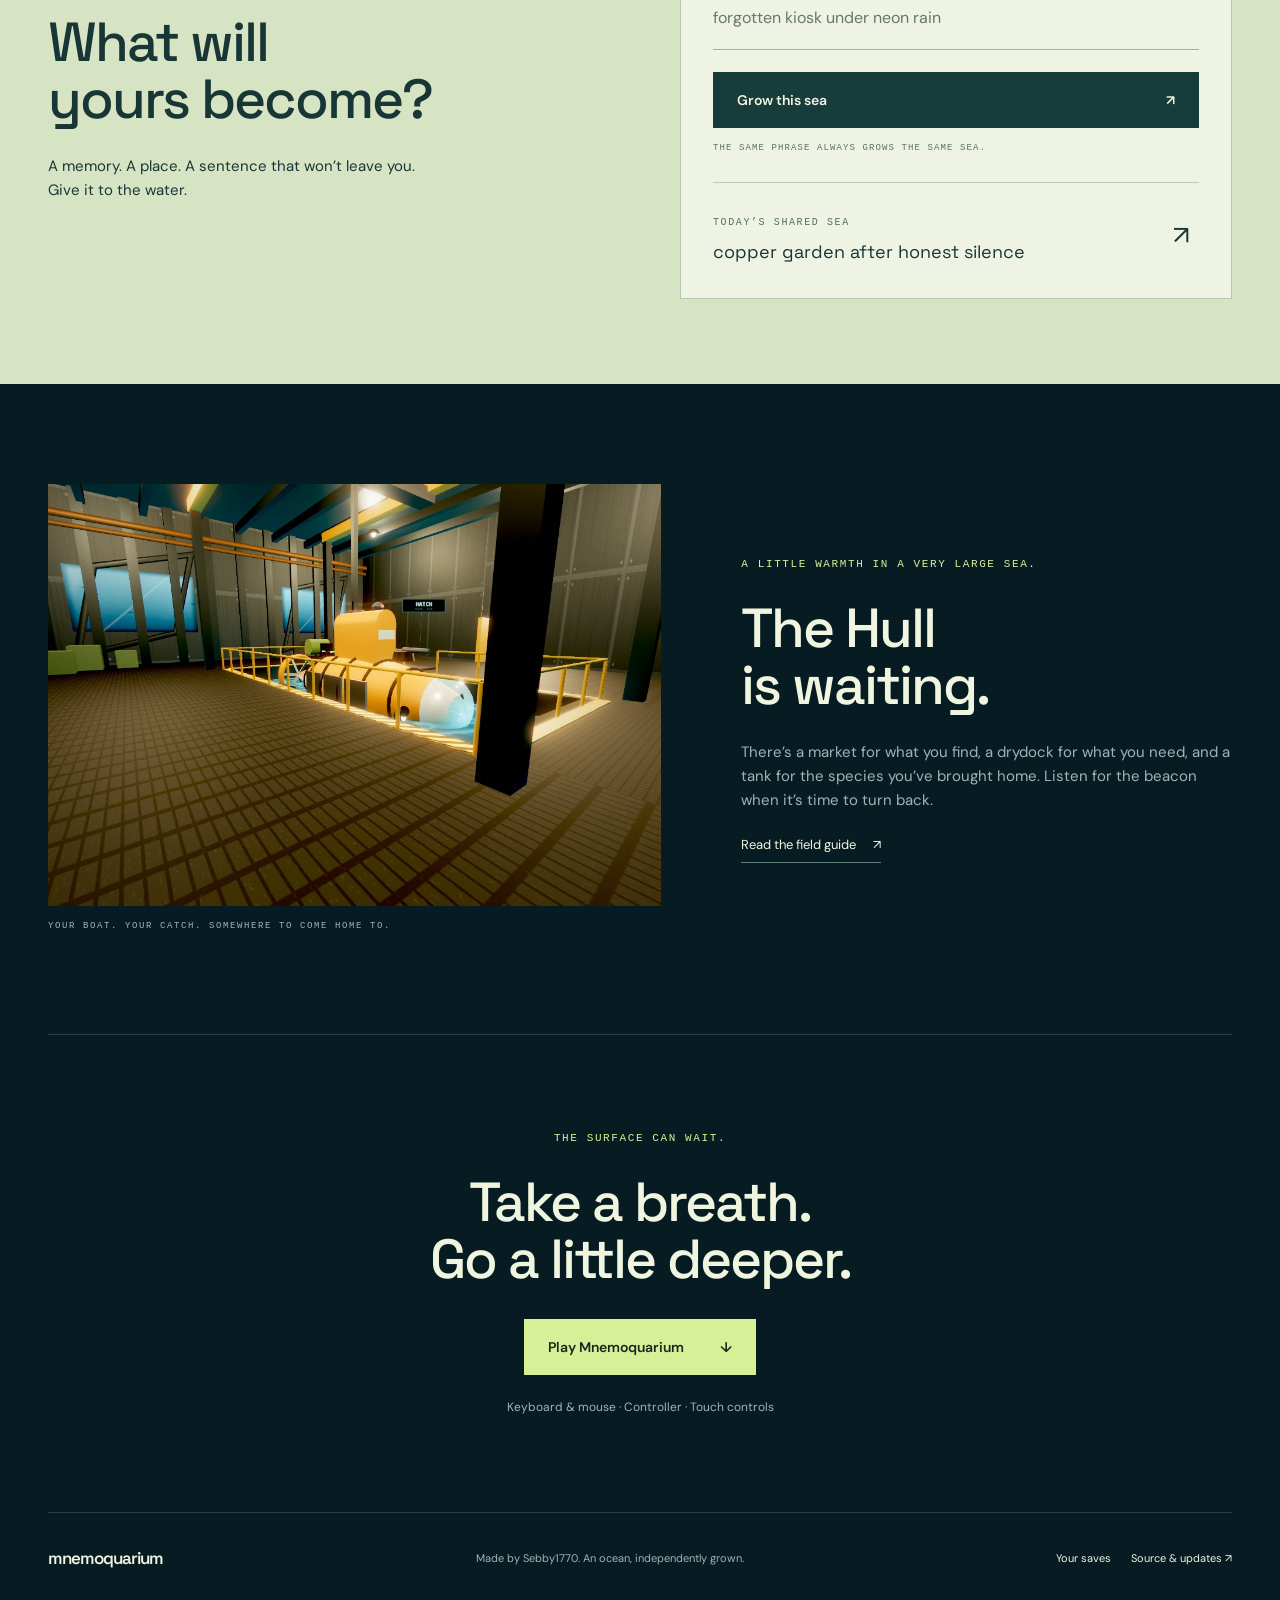
==== commit 2204a2a9: "feat: launch Mnemoquarium 1.9 as a standalone game website" ====
--- a/web/index.html
+++ b/web/index.html
@@ -1,250 +1,48 @@
 <!doctype html>
 <html lang="en">
-  <head>
-    <meta charset="utf-8">
-    <meta name="viewport" content="width=device-width, initial-scale=1, viewport-fit=cover">
-    <title>Mnemoquarium: The Deep — phrase-fed submarine sea</title>
-    <meta name="description" content="Dive a first-person submarine through a sea grown from a phrase. Net fish, sell them at the Hull, refit, and go deeper than the things down there would like.">
-    <meta name="theme-color" content="#03060c">
-    <link rel="canonical" href="https://sebby1770.github.io/mnemoquarium/">
-    <!-- What a shared link looks like in a chat, a feed or a search result. -->
-    <meta property="og:type" content="website">
-    <meta property="og:site_name" content="Mnemoquarium">
-    <meta property="og:title" content="Mnemoquarium: The Deep — type any words, dive the sea they grow">
-    <meta property="og:description" content="A free submarine game in your browser. Every word becomes a species. Net what lives down there, walk your station, refit your boat, and go deeper than the things below would like.">
-    <meta property="og:url" content="https://sebby1770.github.io/mnemoquarium/">
-    <meta property="og:image" content="https://sebby1770.github.io/mnemoquarium/press/og.jpg">
-    <meta property="og:image:width" content="1200">
-    <meta property="og:image:height" content="630">
-    <meta property="og:image:alt" content="An underwater station with a lit dome and portholes, under the title Mnemoquarium: The Deep">
-    <meta name="twitter:card" content="summary_large_image">
-    <meta name="twitter:title" content="Mnemoquarium: The Deep">
-    <meta name="twitter:description" content="Type any words. Dive the sea they grow. Free in your browser.">
-    <meta name="twitter:image" content="https://sebby1770.github.io/mnemoquarium/press/og.jpg">
-    <link rel="manifest" href="./manifest.webmanifest">
-    <link rel="icon" href="./icon.svg" type="image/svg+xml">
-    <link rel="stylesheet" href="./styles.css">
-    <script type="importmap">
-      { "imports": { "three": "./vendor/three.module.min.js" } }
-    </script>
-    <!-- The 2D lab's engine is the source of truth for the genetics. It is a
-         classic script, so it runs before any deferred module below. -->
-    <script src="./engine.js"></script>
-  </head>
-  <body class="deep" data-mode="boot" data-zone="shelf">
-    <canvas id="view" aria-label="Submarine viewport"></canvas>
-
-    <!-- ---------------------------------------------------------------- HUD -->
-    <div id="hud" aria-live="polite">
-      <div id="vignette"></div>
-      <div id="damage-flash"></div>
-
-      <div id="crosshair" data-state="idle">
-        <svg viewBox="0 0 64 64" aria-hidden="true">
-          <circle id="crosshair-ring" cx="32" cy="32" r="18"></circle>
-          <circle id="crosshair-progress" cx="32" cy="32" r="18"></circle>
-          <path d="M32 6v9M32 49v9M6 32h9M49 32h9"></path>
-          <circle id="crosshair-dot" cx="32" cy="32" r="1.6"></circle>
-        </svg>
-        <p id="reticle-label"></p>
-      </div>
-
-      <div id="contacts" aria-hidden="true"></div>
-
-      <header id="topbar">
-        <div id="compass">
-          <div id="compass-strip"></div>
-          <span id="compass-needle"></span>
-        </div>
-        <div id="zone-plate">
-          <strong id="readout-zone">Sunlit Shelf</strong>
-          <span id="readout-zone-blurb"></span>
-        </div>
-        <div id="credit-plate">
-          <span class="label">credits</span>
-          <strong id="readout-credits">0</strong>
-        </div>
-      </header>
-
-      <div id="warnings"></div>
-
-      <section id="gauges">
-        <div class="gauge" id="gauge-hull" data-key="hull">
-          <span class="gauge-label">hull</span>
-          <div class="gauge-track"><div class="gauge-fill"></div></div>
-          <span class="gauge-value">100</span>
-        </div>
-        <div class="gauge" id="gauge-battery" data-key="battery">
-          <span class="gauge-label">cell</span>
-          <div class="gauge-track"><div class="gauge-fill"></div></div>
-          <span class="gauge-value">100</span>
-        </div>
-        <div class="gauge" id="gauge-cargo" data-key="cargo">
-          <span class="gauge-label">hold</span>
-          <div class="gauge-track"><div class="gauge-fill"></div></div>
-          <span class="gauge-value">0/6</span>
-        </div>
-      </section>
-
-      <section id="instruments">
-        <div class="instrument"><span class="label">depth</span><strong id="readout-depth">0 m</strong></div>
-        <div class="instrument"><span class="label">speed</span><strong id="readout-speed">0.0</strong></div>
-        <div class="instrument"><span class="label">rated</span><strong id="readout-rating">140 m</strong></div>
-        <div class="instrument"><span class="label">floor</span><strong id="readout-floor">— m</strong></div>
-      </section>
-
-      <section id="weapon-rack"></section>
-
-      <div id="sonar-note"></div>
-      <ul id="log" class="log"></ul>
-      <div id="toast"></div>
-      <div id="objective"></div>
-      <p id="hint-dock" hidden>Hold <kbd>E</kbd> to dock at the Hull</p>
+<head>
+  <meta charset="utf-8">
+  <meta name="viewport" content="width=device-width, initial-scale=1">
+  <title>Mnemoquarium — Every word has a depth.</title>
+  <meta name="description" content="A free submarine exploration game. Grow an ocean from your words, collect its creatures, and find your way home. Play Mnemoquarium in your browser.">
+  <meta name="theme-color" content="#071c22">
+  <link rel="canonical" href="https://sebby1770.github.io/mnemoquarium/">
+  <meta property="og:type" content="website">
+  <meta property="og:title" content="Mnemoquarium — Every word has a depth.">
+  <meta property="og:description" content="Type a phrase. Grow a sea. Dive into a free submarine exploration game in your browser.">
+  <meta property="og:url" content="https://sebby1770.github.io/mnemoquarium/">
+  <meta property="og:image" content="https://sebby1770.github.io/mnemoquarium/press/og.jpg">
+  <meta name="twitter:card" content="summary_large_image">
+  <link rel="icon" href="./icon.svg" type="image/svg+xml">
+  <link rel="manifest" href="./manifest.webmanifest">
+  <link rel="stylesheet" href="./site.css">
+  <script type="module" src="./src/site.js"></script>
+</head>
+<body>
+<a class="skip" href="#main">Skip to content</a>
+<header class="site-nav wrap">
+  <a class="brand" href="./" aria-label="Mnemoquarium home"><img src="./icon.svg" width="32" height="32" alt="">mnemoquarium<span class="brand-dot" aria-hidden="true">✳</span></a>
+  <nav aria-label="Main navigation"><a href="#the-sea">The sea</a><a href="./guide.html">Field guide</a><a class="nav-play" href="./play.html">Play free <span aria-hidden="true">↗</span></a></nav>
+</header>
+<main id="main">
+  <section class="hero wrap" aria-labelledby="hero-title">
+    <div class="hero-copy"><p class="eyebrow"><span class="signal"></span> A sea grown from words</p>
+      <h1 id="hero-title">Every word<br>has a <em>depth.</em></h1>
+      <p class="intro">Somewhere beneath your words, something is alive.<br class="desktop-break"> Take a submarine down. Bring a little of it back.</p>
+      <div class="actions"><a class="button" href="./play.html">Enter the deep <span aria-hidden="true">↓</span></a><a class="text-link" href="#grow">Grow your own sea <span aria-hidden="true">↗</span></a></div>
+      <p class="micro">FREE TO PLAY <span> / </span> NO ACCOUNT <span> / </span> IN YOUR BROWSER</p>
     </div>
-
-    <!-- ------------------------------------------------------------- panels -->
-    <div id="panel-start" class="panel screen" data-open="true">
-      <div class="panel-inner menu">
-        <p class="eyebrow">mnemoquarium</p>
-        <h1>The&nbsp;Deep</h1>
-        <p class="lede">A sea a kilometre deep, and a submarine with a hold to fill. Net what lives down there, sell it at the Hull, and buy a casing that can take you lower than the last one could.</p>
-
-        <div class="menu-actions">
-          <button type="button" class="primary big" id="start-begin">Dive</button>
-          <button type="button" class="big" id="start-continue" hidden>Continue</button>
-          <button type="button" id="start-new" hidden>Start a new sea</button>
-        </div>
-
-        <section class="sea-card" id="start-sea">
-          <header class="sea-head">
-            <div>
-              <span class="label">your sea</span>
-              <strong id="start-summary">&nbsp;</strong>
-            </div>
-            <div class="sea-links">
-              <button type="button" class="linkish" id="start-daily">today's sea</button>
-              <button type="button" class="linkish" id="start-reroll">try another</button>
-              <button type="button" class="linkish" id="start-share">share</button>
-            </div>
-          </header>
-          <div id="start-roster" class="roster"></div>
-        </section>
-
-        <div class="menu-extras">
-          <details id="start-controls">
-            <summary>Controls</summary>
-            <p class="keys"><kbd>W</kbd><kbd>A</kbd><kbd>S</kbd><kbd>D</kbd> thrust · <kbd>Space</kbd> rise · <kbd>C</kbd> dive · <kbd>Shift</kbd> boost · mouse look · <kbd>LMB</kbd> fire · <kbd>RMB</kbd> capture beam · <kbd>1</kbd>–<kbd>4</kbd> weapons · <kbd>Q</kbd> / wheel next weapon · <kbd>F</kbd> lights · <kbd>R</kbd> sonar · <kbd>M</kbd> chart · <kbd>P</kbd> photo · <kbd>E</kbd> dock · <kbd>Tab</kbd> hold · <kbd>Esc</kbd> pause</p>
-          </details>
-
-          <details id="start-seas" hidden>
-            <summary>Your seas</summary>
-            <div id="start-seas-list" class="seas-list"></div>
-          </details>
-
-          <details id="start-advanced">
-            <summary>Use your own words</summary>
-            <p class="hint">Every word becomes a species — its colour, its size, its temper, its price. The same words always grow the same sea.</p>
-            <form id="start-form">
-              <label class="field">
-                <span>Phrase</span>
-                <input id="start-phrase" type="text" value="forgotten kiosk under neon rain" autocomplete="off" spellcheck="false">
-              </label>
-              <button type="submit" id="start-custom">Grow this one</button>
-            </form>
-          </details>
-        </div>
-
-        <p class="tiny"><a href="https://github.com/Sebby1770/mnemoquarium">source</a><span id="start-support-wrap" hidden> · <a id="start-support" target="_blank" rel="noopener">support the game</a></span><span id="start-community-wrap" hidden> · <a id="start-community" target="_blank" rel="noopener">join the crew</a></span> · <button type="button" class="linkish" id="start-reset">erase this sea's save</button></p>
-        <p class="tiny" id="start-note" aria-live="polite"></p>
-      </div>
-    </div>
-
-    <div id="panel-station" class="panel screen" hidden>
-      <div class="panel-inner wide">
-        <header class="station-head">
-          <div>
-            <p class="eyebrow">the hull · tender station</p>
-            <h2>Docked</h2>
-          </div>
-          <div class="station-credits"><span class="label">credits</span><strong id="station-credits">0</strong></div>
-        </header>
-        <nav class="tabs" id="station-tabs">
-          <button type="button" data-tab="market" class="active">Market</button>
-          <button type="button" data-tab="drydock">Drydock</button>
-          <button type="button" data-tab="log">Manifest</button>
-        </nav>
-        <div class="tab-body" id="station-market" data-tab="market">
-          <div class="market-head">
-            <p class="hint" id="market-summary">Nothing in the hold.</p>
-            <button type="button" class="primary" id="btn-sell-all">Sell everything</button>
-          </div>
-          <div id="market-list" class="stack"></div>
-        </div>
-        <div class="tab-body" id="station-drydock" data-tab="drydock" hidden>
-          <div id="shop-list" class="stack"></div>
-        </div>
-        <div class="tab-body" id="station-log" data-tab="log" hidden>
-          <div id="station-stats" class="stats"></div>
-          <div id="station-species" class="stack"></div>
-        </div>
-        <footer class="station-foot">
-          <button type="button" class="primary" id="btn-undock">Flood the airlock · dive</button>
-          <p class="hint">Repairs and recharge are free while you sit on the clamps.</p>
-        </footer>
-      </div>
-    </div>
-
-    <div id="panel-cargo" class="panel drawer" hidden>
-      <div class="panel-inner">
-        <h2>Hold</h2>
-        <div id="cargo-list" class="stack"></div>
-        <p class="hint">Release <kbd>Tab</kbd> to close. Cargo sells at the Hull.</p>
-      </div>
-    </div>
-
-    <div id="panel-pause" class="panel screen" hidden>
-      <div class="panel-inner">
-        <h2>Held at depth</h2>
-        <div id="pause-stats" class="stats"></div>
-        <div class="start-actions">
-          <button type="button" class="primary" id="btn-resume">Resume</button>
-          <button type="button" id="btn-abandon">Surface (lose the hold)</button>
-        </div>
-        <label class="row-toggle"><input type="checkbox" id="toggle-sound"> Sound</label>
-        <label class="row-toggle"><input type="checkbox" id="toggle-invert"> Invert mouse Y</label>
-        <label class="row-toggle"><span>Look sensitivity</span><input type="range" id="range-sens" min="20" max="300" value="100"></label>
-      </div>
-    </div>
-
-    <div id="panel-dead" class="panel screen" hidden>
-      <div class="panel-inner">
-        <p class="eyebrow">hull failure</p>
-        <h2 id="dead-headline">The sea gets the hold</h2>
-        <p id="dead-detail" class="lede"></p>
-        <div class="start-actions">
-          <button type="button" class="primary" id="btn-revive">Wake up on the clamps</button>
-        </div>
-      </div>
-    </div>
-
-    <div id="loading" class="panel screen" hidden>
-      <div class="panel-inner">
-        <h2 id="loading-text">Growing the sea…</h2>
-        <div class="bar"><div id="loading-bar"></div></div>
-      </div>
-    </div>
-
-    <noscript>
-      <div class="panel screen"><div class="panel-inner"><h2>This one needs JavaScript and WebGL.</h2><p>The sea will not flood without them.</p></div></div>
-    </noscript>
-
-    <script type="module" src="./src/main.js"></script>
-    <script>
-      if ("serviceWorker" in navigator && location.protocol.startsWith("http")) {
-        window.addEventListener("load", () => {
-          navigator.serviceWorker.register("./sw.js", { scope: "./" }).catch(() => {});
-        });
-      }
-    </script>
-  </body>
+    <figure class="hero-view"><img src="./press/reef.jpg" width="1280" height="720" alt="The Hull station glowing beneath turquoise water, with a turtle and jellyfish drifting past" fetchpriority="high"><div class="view-shade"></div><span class="view-tag">LIVE FROM THE WATER COLUMN</span><figcaption><span>H–01 / THE HULL</span><span>30 M BELOW THE SURFACE</span></figcaption><div class="depth-scale" aria-hidden="true">0 ─<br>10 ─<br>20 ─<br>30 ━<br>40 ─<br>50 ─</div></figure>
+    <div class="hero-bottom"><span>01 / DESCENT LOG</span><p>Same words. Same sea. A different story every dive.</p><a href="#the-sea" aria-label="Explore the sea below">↓</a></div>
+  </section>
+  <section class="sea-section wrap" id="the-sea">
+    <div class="section-heading"><p class="eyebrow">Not everything down here has teeth.</p><h2>But you should<br>keep the lamps on.</h2><p>Explore a living ocean that gets stranger as the light runs out. Every word in your phrase becomes a species: its colour, its size, its temper, its price.</p></div>
+    <div class="journey"><article><span class="chapter">01 — EXPLORE</span><h3>Follow the light down.</h3><p>From the Sunlit Shelf to The Forgetting. Read the seabed with sonar, chart wrecks and vents, and watch for movement beyond your lamps.</p></article><article><span class="chapter">02 — COLLECT</span><h3>Fill more than a hold.</h3><p>Capture living specimens. Find mutations, complete your codex, and let your boat’s wake light up the plankton.</p></article><article><span class="chapter">03 — RETURN</span><h3>Come back different.</h3><p>Dock at the Hull, walk your station, sell the catch, and refit. A stronger casing takes you into the water you couldn’t survive before.</p></article></div>
+  </section>
+  <section class="grow-section" id="grow"><div class="wrap grow-grid"><div><p class="eyebrow">The ocean is in the words.</p><h2>What will<br>yours become?</h2><p>A memory. A place. A sentence that won’t leave you.<br>Give it to the water.</p></div><div class="seed-console"><p class="console-label">SEA GENERATOR / READY</p><form action="./play.html" method="get"><label for="phrase">Your phrase</label><input id="phrase" name="phrase" placeholder="forgotten kiosk under neon rain" maxlength="240" required autocomplete="off"><button class="button" type="submit">Grow this sea <span aria-hidden="true">↗</span></button></form><p class="micro">THE SAME PHRASE ALWAYS GROWS THE SAME SEA.</p><div class="daily"><div><span class="console-label">TODAY’S SHARED SEA</span><p id="daily-phrase">A new phrase for everyone, every day.</p></div><a href="./play.html?daily" aria-label="Play today's shared sea">↗</a></div></div></div></section>
+  <section class="home-section wrap"><figure><img src="./press/hangar.jpg" width="1280" height="720" alt="The submarine floating inside the Hull's illuminated moon pool and workshop" loading="lazy"><figcaption>YOUR BOAT. YOUR CATCH. SOMEWHERE TO COME HOME TO.</figcaption></figure><div><p class="eyebrow">A little warmth in a very large sea.</p><h2>The Hull<br>is waiting.</h2><p>There’s a market for what you find, a drydock for what you need, and a tank for the species you’ve brought home. Listen for the beacon when it’s time to turn back.</p><a class="text-link" href="./guide.html">Read the field guide <span aria-hidden="true">↗</span></a></div></section>
+  <section class="last-call wrap"><p class="eyebrow">The surface can wait.</p><h2>Take a breath.<br>Go a little deeper.</h2><a class="button" href="./play.html">Play Mnemoquarium <span aria-hidden="true">↓</span></a><p>Keyboard & mouse · Controller · Touch controls</p></section>
+</main>
+<footer class="wrap site-footer"><a class="brand" href="./">mnemoquarium</a><p>Made by Sebby1770. An ocean, independently grown.</p><nav aria-label="Footer"><a href="./guide.html#saves">Your saves</a><a href="https://github.com/Sebby1770/mnemoquarium">Source & updates ↗</a></nav></footer>
+</body>
 </html>
--- a/web/site.css
+++ b/web/site.css
@@ -0,0 +1,3 @@
+@import url('https://fonts.googleapis.com/css2?family=DM+Sans:wght@400;500;600;700&family=Space+Grotesk:wght@400;500;600;700&display=swap');
+:root{color-scheme:dark;--bg:#071c22;--ink:#eff5df;--dim:#a0b4b6;--line:#264048;--acid:#d7ef96;--mono:ui-monospace,SFMono-Regular,Consolas,monospace}*{box-sizing:border-box}html{scroll-behavior:smooth;scroll-padding-top:30px}body{margin:0;background:var(--bg);color:var(--ink);font-family:'DM Sans',sans-serif;line-height:1.6}a{color:inherit;text-decoration:none}button,input{font:inherit}button,a,input{-webkit-tap-highlight-color:transparent}a:focus-visible,button:focus-visible,input:focus-visible,summary:focus-visible{outline:2px solid var(--acid);outline-offset:6px}img{display:block;max-width:100%;object-fit:cover}figure{margin:0}p{margin:0 0 1.2rem}.wrap{width:min(1320px,calc(100% - 96px));margin-inline:auto}.site-nav{display:flex;align-items:center;justify-content:space-between;min-height:100px;border-bottom:1px solid var(--line);gap:20px}.brand{display:flex;align-items:center;gap:10px;font-family:'Space Grotesk',sans-serif;font-size:21px;font-weight:600;letter-spacing:-1px}.brand-dot{font-size:20px;color:var(--acid);margin-left:-5px}.site-nav nav,.site-footer nav{display:flex;align-items:center;gap:34px;font-size:13px}.site-nav nav>a:hover,.text-link:hover,.site-footer a:hover{color:var(--acid)}.nav-play{border:1px solid #5b7174;padding:9px 18px}.nav-play span{margin-left:24px}.hero{padding-top:68px;display:grid;grid-template-columns:1.05fr 1fr;column-gap:38px;position:relative}.eyebrow,.chapter,.micro,.console-label,.view-tag,.hero-bottom,.hero-view figcaption,.home-section figcaption{font:11px/1.5 var(--mono);letter-spacing:1.6px;text-transform:uppercase}.eyebrow{color:var(--acid);margin-bottom:28px}.signal{display:inline-block;height:6px;width:6px;background:var(--acid);border-radius:50%;margin-right:10px;box-shadow:0 0 15px #d7ef9650}h1,h2,h3{font-family:'Space Grotesk',sans-serif;font-weight:500;letter-spacing:-2px;line-height:1.04;margin:0}h1{font-size:clamp(66px,6.6vw,96px);margin-bottom:28px}h1 em{font-style:normal;color:var(--acid)}.intro{font-size:16px;max-width:450px;color:var(--dim);line-height:1.75}.actions{display:flex;align-items:center;gap:26px;margin:30px 0 25px}.button{display:inline-flex;background:var(--acid);color:#142823;padding:17px 24px;align-items:center;justify-content:space-between;gap:36px;border:0;font-weight:600;font-size:14px;cursor:pointer;transition:background .2s,transform .2s}.button:hover{background:#e9ffb4;transform:translateY(-2px)}.text-link{font-size:13px;border-bottom:1px solid #627c7d;padding-bottom:6px;display:inline-block}.text-link span{margin-left:14px}.micro{color:var(--dim);font-size:9px;letter-spacing:1.1px}.micro span{padding:0 9px}.hero-view{position:relative;min-height:510px;overflow:hidden;background:#0b5861}.hero-view>img{width:100%;height:100%;position:absolute;object-position:52% center}.view-shade{position:absolute;inset:0;background:linear-gradient(0deg,#031b27db,transparent 55%,#031b273b)}.view-tag{position:absolute;left:26px;top:24px;color:#d8ffff}.hero-view figcaption{position:absolute;left:26px;right:26px;bottom:23px;display:flex;justify-content:space-between;gap:16px;font-size:9px}.depth-scale{position:absolute;right:22px;top:90px;text-align:right;font:10px/43px var(--mono);color:#c3e9e8}.hero-bottom{grid-column:1/-1;display:flex;align-items:center;justify-content:space-between;gap:20px;border-bottom:1px solid var(--line);padding:33px 0;color:var(--dim);font-size:10px;letter-spacing:1px}.hero-bottom p{margin:0;text-transform:none;font:14px 'DM Sans',sans-serif;letter-spacing:0}.hero-bottom>a{font-size:24px;color:var(--acid)}.sea-section{padding:100px 0}.section-heading{display:grid;grid-template-columns:1fr 1fr;column-gap:60px}.section-heading>.eyebrow{grid-column:1/-1}.section-heading>p:last-child{max-width:435px;margin:0;align-self:end;color:var(--dim)}h2{font-size:clamp(40px,4.3vw,64px)}.journey{display:grid;grid-template-columns:repeat(3,1fr);gap:42px;margin-top:65px}.journey article{border-top:1px solid #496268;padding-top:24px}.chapter{color:var(--acid);display:block;margin-bottom:24px;font-size:10px}h3{font-size:25px;letter-spacing:-.7px;margin-bottom:16px;line-height:1.15}.journey p{color:var(--dim);font-size:14px}.grow-section{background:#d7e4c4;color:#173635;padding:85px 0}.grow-section .eyebrow{color:#426254}.grow-section h2{margin-bottom:26px}.grow-section p{font-size:15px}.grow-grid{display:grid;grid-template-columns:1fr 1fr;gap:80px;align-items:center}.seed-console{background:#eff3e4;border:1px solid #b4c8ad;padding:32px}.console-label{font-size:10px;color:#527166;margin-bottom:24px}.seed-console label{display:block;font-size:13px;font-weight:600;margin-bottom:8px}.seed-console input{width:100%;min-width:0;border:0;border-bottom:1px solid #9db2a0;background:transparent;border-radius:0;padding:12px 0 18px;color:#183933;outline-offset:1px}.seed-console input::placeholder{color:#65796c}.seed-console .button{background:#173c39;color:#f0f4e4;width:100%;margin:22px 0 14px}.seed-console .micro{color:#587167;font-size:9px}.daily{display:flex;gap:24px;align-items:center;justify-content:space-between;border-top:1px solid #b9ccb5;margin-top:26px;padding-top:22px}.daily p{margin:6px 0 0;font-family:'Space Grotesk',sans-serif;font-size:18px;line-height:1.4}.daily a{font-size:26px;padding:10px}.home-section{display:grid;grid-template-columns:1.25fr 1fr;gap:80px;align-items:center;padding:100px 0;border-bottom:1px solid var(--line)}.home-section img{width:100%;height:auto;aspect-ratio:16/11;object-position:center}.home-section figcaption{font-size:9px;color:var(--dim);padding-top:14px}.home-section h2{margin-bottom:25px}.home-section p:not(.eyebrow){color:var(--dim);font-size:15px}.last-call{text-align:center;padding:95px 0}.last-call h2{margin-bottom:30px}.last-call>p:last-child{font-size:12px;color:var(--dim);margin:23px 0 0}.site-footer{display:flex;gap:24px;align-items:center;justify-content:space-between;padding:32px 0;border-top:1px solid var(--line)}.site-footer .brand{font-size:17px}.site-footer p{font-size:11px;color:var(--dim);margin:0}.site-footer nav{font-size:11px;gap:20px}.skip{position:absolute;top:8px;left:16px;z-index:100;background:var(--acid);color:var(--bg);padding:10px;transform:translateY(-200%)}.skip:focus{transform:none}.guide-hero{padding:75px 0 55px;max-width:840px}.guide-hero h1{font-size:72px}.guide-hero>p:last-child{color:var(--dim);max-width:580px}.guide-layout{display:grid;grid-template-columns:220px 1fr;gap:65px;padding-bottom:80px}.guide-toc{position:sticky;top:25px;align-self:start;display:flex;flex-direction:column;gap:15px;font-size:13px;color:var(--dim)}.guide-toc a:hover{color:var(--acid)}.guide-body{max-width:850px}.guide-body section{padding:28px 0 50px;border-top:1px solid var(--line)}.guide-body h2{font-size:35px;margin-bottom:22px}.guide-body p,.guide-body li{color:var(--dim)}.guide-body li{padding:6px 0}.guide-body strong{color:var(--ink)}.guide-body table{width:100%;border-collapse:collapse;font-size:14px}.guide-body th,.guide-body td{text-align:left;padding:14px 10px;border-bottom:1px solid var(--line)}.guide-body th{color:var(--acid);font-weight:500}.guide-body td{color:var(--dim)}.guide-body details{border-top:1px solid var(--line);padding:15px 0}.guide-body summary{cursor:pointer;font-size:17px}.guide-body details p{margin:16px 0 0}.guide-image{margin:22px 0}.guide-image img{width:100%;height:auto}kbd{font:12px var(--mono);border:1px solid #496268;padding:3px 6px;border-radius:3px;color:var(--ink)}
+@media(min-width:1600px){.hero{padding-top:80px}.hero-view{min-height:590px}}@media(max-width:1000px){.wrap{width:calc(100% - 48px)}.hero{gap:24px}.hero h1{font-size:70px}.hero-view{min-height:490px}.actions{align-items:flex-start;flex-direction:column;gap:20px}.section-heading,.grow-grid,.home-section{gap:35px}.site-footer{flex-wrap:wrap}.guide-layout{grid-template-columns:160px 1fr;gap:28px}}@media(max-width:700px){.wrap{width:calc(100% - 36px)}.site-nav{min-height:78px;gap:15px}.brand{font-size:17px;gap:7px}.brand img{width:24px;height:24px}.site-nav nav{gap:13px;font-size:11px}.site-nav nav>a:first-child{display:none}.nav-play{padding:7px 10px}.nav-play span{margin-left:7px}.hero{padding-top:46px;display:flex;flex-direction:column;gap:20px}.hero h1{font-size:68px;letter-spacing:-3px}.hero .eyebrow{font-size:10px}.intro{font-size:15px}.actions{flex-direction:row;align-items:center;gap:20px}.button{padding:15px 18px;gap:18px;font-size:12px}.text-link{font-size:11px}.hero-view{min-height:390px}.hero-bottom{padding:19px 0;width:100%}.hero-bottom p{font-size:12px;max-width:180px}.hero-bottom>span{font-size:8px;max-width:60px}.hero-view figcaption{font-size:8px;left:18px;right:18px}.desktop-break{display:none}.sea-section{padding:65px 0}.section-heading{display:block}.section-heading>p:last-child{margin-top:24px}.journey{grid-template-columns:1fr;gap:25px;margin-top:40px}.journey article{padding-top:20px}.chapter{margin-bottom:13px}.grow-section{padding:60px 0}.grow-grid,.home-section{grid-template-columns:1fr;gap:35px}.seed-console{padding:23px}.home-section{padding:60px 0}.last-call{padding:65px 0}.site-footer{gap:18px;padding:25px 0}.site-footer p{order:3;width:100%}.site-footer nav{gap:12px}.guide-hero{padding:50px 0 28px}.guide-hero h1{font-size:54px}.guide-layout{display:block}.guide-toc{position:static;flex-direction:row;flex-wrap:wrap;gap:10px 20px;padding:10px 0 25px}.guide-body table{font-size:12px}.guide-body th,.guide-body td{padding:10px 5px}.guide-body h2{font-size:30px}}@media(prefers-reduced-motion:reduce){html{scroll-behavior:auto}*{transition:none!important}}
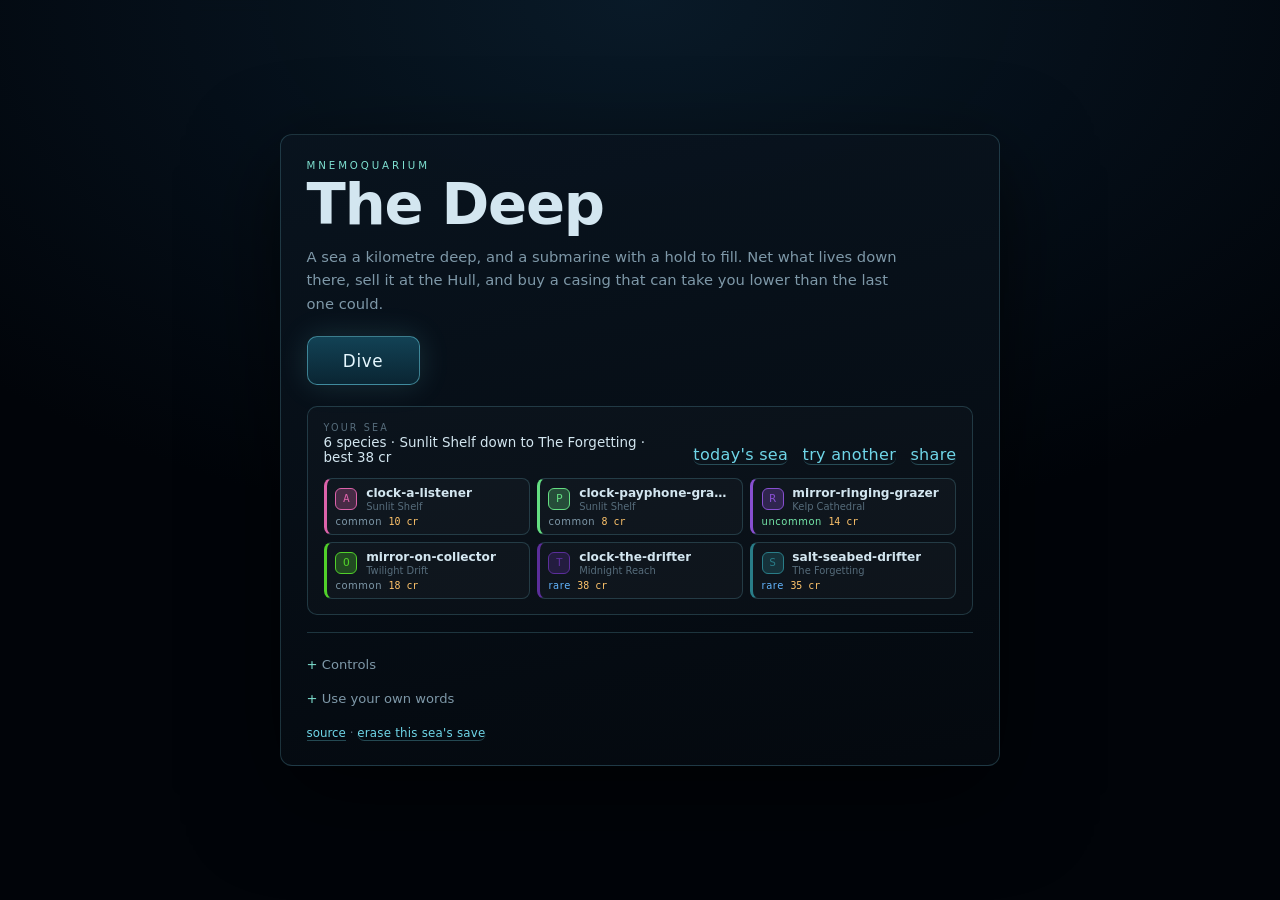
==== commit 54adef3d: "Merge pull request #15 from Sebby1770/claude/clever-ritchie-sjnbob feat: a real station, photo mode," ====
--- a/web/index.html
+++ b/web/index.html
@@ -1,48 +1,250 @@
 <!doctype html>
 <html lang="en">
-<head>
-  <meta charset="utf-8">
-  <meta name="viewport" content="width=device-width, initial-scale=1">
-  <title>Mnemoquarium — Every word has a depth.</title>
-  <meta name="description" content="A free submarine exploration game. Grow an ocean from your words, collect its creatures, and find your way home. Play Mnemoquarium in your browser.">
-  <meta name="theme-color" content="#071c22">
-  <link rel="canonical" href="https://sebby1770.github.io/mnemoquarium/">
-  <meta property="og:type" content="website">
-  <meta property="og:title" content="Mnemoquarium — Every word has a depth.">
-  <meta property="og:description" content="Type a phrase. Grow a sea. Dive into a free submarine exploration game in your browser.">
-  <meta property="og:url" content="https://sebby1770.github.io/mnemoquarium/">
-  <meta property="og:image" content="https://sebby1770.github.io/mnemoquarium/press/og.jpg">
-  <meta name="twitter:card" content="summary_large_image">
-  <link rel="icon" href="./icon.svg" type="image/svg+xml">
-  <link rel="manifest" href="./manifest.webmanifest">
-  <link rel="stylesheet" href="./site.css">
-  <script type="module" src="./src/site.js"></script>
-</head>
-<body>
-<a class="skip" href="#main">Skip to content</a>
-<header class="site-nav wrap">
-  <a class="brand" href="./" aria-label="Mnemoquarium home"><img src="./icon.svg" width="32" height="32" alt="">mnemoquarium<span class="brand-dot" aria-hidden="true">✳</span></a>
-  <nav aria-label="Main navigation"><a href="#the-sea">The sea</a><a href="./guide.html">Field guide</a><a class="nav-play" href="./play.html">Play free <span aria-hidden="true">↗</span></a></nav>
-</header>
-<main id="main">
-  <section class="hero wrap" aria-labelledby="hero-title">
-    <div class="hero-copy"><p class="eyebrow"><span class="signal"></span> A sea grown from words</p>
-      <h1 id="hero-title">Every word<br>has a <em>depth.</em></h1>
-      <p class="intro">Somewhere beneath your words, something is alive.<br class="desktop-break"> Take a submarine down. Bring a little of it back.</p>
-      <div class="actions"><a class="button" href="./play.html">Enter the deep <span aria-hidden="true">↓</span></a><a class="text-link" href="#grow">Grow your own sea <span aria-hidden="true">↗</span></a></div>
-      <p class="micro">FREE TO PLAY <span> / </span> NO ACCOUNT <span> / </span> IN YOUR BROWSER</p>
-    </div>
-    <figure class="hero-view"><img src="./press/reef.jpg" width="1280" height="720" alt="The Hull station glowing beneath turquoise water, with a turtle and jellyfish drifting past" fetchpriority="high"><div class="view-shade"></div><span class="view-tag">LIVE FROM THE WATER COLUMN</span><figcaption><span>H–01 / THE HULL</span><span>30 M BELOW THE SURFACE</span></figcaption><div class="depth-scale" aria-hidden="true">0 ─<br>10 ─<br>20 ─<br>30 ━<br>40 ─<br>50 ─</div></figure>
-    <div class="hero-bottom"><span>01 / DESCENT LOG</span><p>Same words. Same sea. A different story every dive.</p><a href="#the-sea" aria-label="Explore the sea below">↓</a></div>
-  </section>
-  <section class="sea-section wrap" id="the-sea">
-    <div class="section-heading"><p class="eyebrow">Not everything down here has teeth.</p><h2>But you should<br>keep the lamps on.</h2><p>Explore a living ocean that gets stranger as the light runs out. Every word in your phrase becomes a species: its colour, its size, its temper, its price.</p></div>
-    <div class="journey"><article><span class="chapter">01 — EXPLORE</span><h3>Follow the light down.</h3><p>From the Sunlit Shelf to The Forgetting. Read the seabed with sonar, chart wrecks and vents, and watch for movement beyond your lamps.</p></article><article><span class="chapter">02 — COLLECT</span><h3>Fill more than a hold.</h3><p>Capture living specimens. Find mutations, complete your codex, and let your boat’s wake light up the plankton.</p></article><article><span class="chapter">03 — RETURN</span><h3>Come back different.</h3><p>Dock at the Hull, walk your station, sell the catch, and refit. A stronger casing takes you into the water you couldn’t survive before.</p></article></div>
-  </section>
-  <section class="grow-section" id="grow"><div class="wrap grow-grid"><div><p class="eyebrow">The ocean is in the words.</p><h2>What will<br>yours become?</h2><p>A memory. A place. A sentence that won’t leave you.<br>Give it to the water.</p></div><div class="seed-console"><p class="console-label">SEA GENERATOR / READY</p><form action="./play.html" method="get"><label for="phrase">Your phrase</label><input id="phrase" name="phrase" placeholder="forgotten kiosk under neon rain" maxlength="240" required autocomplete="off"><button class="button" type="submit">Grow this sea <span aria-hidden="true">↗</span></button></form><p class="micro">THE SAME PHRASE ALWAYS GROWS THE SAME SEA.</p><div class="daily"><div><span class="console-label">TODAY’S SHARED SEA</span><p id="daily-phrase">A new phrase for everyone, every day.</p></div><a href="./play.html?daily" aria-label="Play today's shared sea">↗</a></div></div></div></section>
-  <section class="home-section wrap"><figure><img src="./press/hangar.jpg" width="1280" height="720" alt="The submarine floating inside the Hull's illuminated moon pool and workshop" loading="lazy"><figcaption>YOUR BOAT. YOUR CATCH. SOMEWHERE TO COME HOME TO.</figcaption></figure><div><p class="eyebrow">A little warmth in a very large sea.</p><h2>The Hull<br>is waiting.</h2><p>There’s a market for what you find, a drydock for what you need, and a tank for the species you’ve brought home. Listen for the beacon when it’s time to turn back.</p><a class="text-link" href="./guide.html">Read the field guide <span aria-hidden="true">↗</span></a></div></section>
-  <section class="last-call wrap"><p class="eyebrow">The surface can wait.</p><h2>Take a breath.<br>Go a little deeper.</h2><a class="button" href="./play.html">Play Mnemoquarium <span aria-hidden="true">↓</span></a><p>Keyboard & mouse · Controller · Touch controls</p></section>
-</main>
-<footer class="wrap site-footer"><a class="brand" href="./">mnemoquarium</a><p>Made by Sebby1770. An ocean, independently grown.</p><nav aria-label="Footer"><a href="./guide.html#saves">Your saves</a><a href="https://github.com/Sebby1770/mnemoquarium">Source & updates ↗</a></nav></footer>
-</body>
+  <head>
+    <meta charset="utf-8">
+    <meta name="viewport" content="width=device-width, initial-scale=1, viewport-fit=cover">
+    <title>Mnemoquarium: The Deep — phrase-fed submarine sea</title>
+    <meta name="description" content="Dive a first-person submarine through a sea grown from a phrase. Net fish, sell them at the Hull, refit, and go deeper than the things down there would like.">
+    <meta name="theme-color" content="#03060c">
+    <link rel="canonical" href="https://sebby1770.github.io/mnemoquarium/">
+    <!-- What a shared link looks like in a chat, a feed or a search result. -->
+    <meta property="og:type" content="website">
+    <meta property="og:site_name" content="Mnemoquarium">
+    <meta property="og:title" content="Mnemoquarium: The Deep — type any words, dive the sea they grow">
+    <meta property="og:description" content="A free submarine game in your browser. Every word becomes a species. Net what lives down there, walk your station, refit your boat, and go deeper than the things below would like.">
+    <meta property="og:url" content="https://sebby1770.github.io/mnemoquarium/">
+    <meta property="og:image" content="https://sebby1770.github.io/mnemoquarium/press/og.jpg">
+    <meta property="og:image:width" content="1200">
+    <meta property="og:image:height" content="630">
+    <meta property="og:image:alt" content="An underwater station with a lit dome and portholes, under the title Mnemoquarium: The Deep">
+    <meta name="twitter:card" content="summary_large_image">
+    <meta name="twitter:title" content="Mnemoquarium: The Deep">
+    <meta name="twitter:description" content="Type any words. Dive the sea they grow. Free in your browser.">
+    <meta name="twitter:image" content="https://sebby1770.github.io/mnemoquarium/press/og.jpg">
+    <link rel="manifest" href="./manifest.webmanifest">
+    <link rel="icon" href="./icon.svg" type="image/svg+xml">
+    <link rel="stylesheet" href="./styles.css">
+    <script type="importmap">
+      { "imports": { "three": "./vendor/three.module.min.js" } }
+    </script>
+    <!-- The 2D lab's engine is the source of truth for the genetics. It is a
+         classic script, so it runs before any deferred module below. -->
+    <script src="./engine.js"></script>
+  </head>
+  <body class="deep" data-mode="boot" data-zone="shelf">
+    <canvas id="view" aria-label="Submarine viewport"></canvas>
+
+    <!-- ---------------------------------------------------------------- HUD -->
+    <div id="hud" aria-live="polite">
+      <div id="vignette"></div>
+      <div id="damage-flash"></div>
+
+      <div id="crosshair" data-state="idle">
+        <svg viewBox="0 0 64 64" aria-hidden="true">
+          <circle id="crosshair-ring" cx="32" cy="32" r="18"></circle>
+          <circle id="crosshair-progress" cx="32" cy="32" r="18"></circle>
+          <path d="M32 6v9M32 49v9M6 32h9M49 32h9"></path>
+          <circle id="crosshair-dot" cx="32" cy="32" r="1.6"></circle>
+        </svg>
+        <p id="reticle-label"></p>
+      </div>
+
+      <div id="contacts" aria-hidden="true"></div>
+
+      <header id="topbar">
+        <div id="compass">
+          <div id="compass-strip"></div>
+          <span id="compass-needle"></span>
+        </div>
+        <div id="zone-plate">
+          <strong id="readout-zone">Sunlit Shelf</strong>
+          <span id="readout-zone-blurb"></span>
+        </div>
+        <div id="credit-plate">
+          <span class="label">credits</span>
+          <strong id="readout-credits">0</strong>
+        </div>
+      </header>
+
+      <div id="warnings"></div>
+
+      <section id="gauges">
+        <div class="gauge" id="gauge-hull" data-key="hull">
+          <span class="gauge-label">hull</span>
+          <div class="gauge-track"><div class="gauge-fill"></div></div>
+          <span class="gauge-value">100</span>
+        </div>
+        <div class="gauge" id="gauge-battery" data-key="battery">
+          <span class="gauge-label">cell</span>
+          <div class="gauge-track"><div class="gauge-fill"></div></div>
+          <span class="gauge-value">100</span>
+        </div>
+        <div class="gauge" id="gauge-cargo" data-key="cargo">
+          <span class="gauge-label">hold</span>
+          <div class="gauge-track"><div class="gauge-fill"></div></div>
+          <span class="gauge-value">0/6</span>
+        </div>
+      </section>
+
+      <section id="instruments">
+        <div class="instrument"><span class="label">depth</span><strong id="readout-depth">0 m</strong></div>
+        <div class="instrument"><span class="label">speed</span><strong id="readout-speed">0.0</strong></div>
+        <div class="instrument"><span class="label">rated</span><strong id="readout-rating">140 m</strong></div>
+        <div class="instrument"><span class="label">floor</span><strong id="readout-floor">— m</strong></div>
+      </section>
+
+      <section id="weapon-rack"></section>
+
+      <div id="sonar-note"></div>
+      <ul id="log" class="log"></ul>
+      <div id="toast"></div>
+      <div id="objective"></div>
+      <p id="hint-dock" hidden>Hold <kbd>E</kbd> to dock at the Hull</p>
+    </div>
+
+    <!-- ------------------------------------------------------------- panels -->
+    <div id="panel-start" class="panel screen" data-open="true">
+      <div class="panel-inner menu">
+        <p class="eyebrow">mnemoquarium</p>
+        <h1>The&nbsp;Deep</h1>
+        <p class="lede">A sea a kilometre deep, and a submarine with a hold to fill. Net what lives down there, sell it at the Hull, and buy a casing that can take you lower than the last one could.</p>
+
+        <div class="menu-actions">
+          <button type="button" class="primary big" id="start-begin">Dive</button>
+          <button type="button" class="big" id="start-continue" hidden>Continue</button>
+          <button type="button" id="start-new" hidden>Start a new sea</button>
+        </div>
+
+        <section class="sea-card" id="start-sea">
+          <header class="sea-head">
+            <div>
+              <span class="label">your sea</span>
+              <strong id="start-summary">&nbsp;</strong>
+            </div>
+            <div class="sea-links">
+              <button type="button" class="linkish" id="start-daily">today's sea</button>
+              <button type="button" class="linkish" id="start-reroll">try another</button>
+              <button type="button" class="linkish" id="start-share">share</button>
+            </div>
+          </header>
+          <div id="start-roster" class="roster"></div>
+        </section>
+
+        <div class="menu-extras">
+          <details id="start-controls">
+            <summary>Controls</summary>
+            <p class="keys"><kbd>W</kbd><kbd>A</kbd><kbd>S</kbd><kbd>D</kbd> thrust · <kbd>Space</kbd> rise · <kbd>C</kbd> dive · <kbd>Shift</kbd> boost · mouse look · <kbd>LMB</kbd> fire · <kbd>RMB</kbd> capture beam · <kbd>1</kbd>–<kbd>4</kbd> weapons · <kbd>Q</kbd> / wheel next weapon · <kbd>F</kbd> lights · <kbd>R</kbd> sonar · <kbd>M</kbd> chart · <kbd>P</kbd> photo · <kbd>E</kbd> dock · <kbd>Tab</kbd> hold · <kbd>Esc</kbd> pause</p>
+          </details>
+
+          <details id="start-seas" hidden>
+            <summary>Your seas</summary>
+            <div id="start-seas-list" class="seas-list"></div>
+          </details>
+
+          <details id="start-advanced">
+            <summary>Use your own words</summary>
+            <p class="hint">Every word becomes a species — its colour, its size, its temper, its price. The same words always grow the same sea.</p>
+            <form id="start-form">
+              <label class="field">
+                <span>Phrase</span>
+                <input id="start-phrase" type="text" value="forgotten kiosk under neon rain" autocomplete="off" spellcheck="false">
+              </label>
+              <button type="submit" id="start-custom">Grow this one</button>
+            </form>
+          </details>
+        </div>
+
+        <p class="tiny"><a href="https://github.com/Sebby1770/mnemoquarium">source</a><span id="start-support-wrap" hidden> · <a id="start-support" target="_blank" rel="noopener">support the game</a></span><span id="start-community-wrap" hidden> · <a id="start-community" target="_blank" rel="noopener">join the crew</a></span> · <button type="button" class="linkish" id="start-reset">erase this sea's save</button></p>
+        <p class="tiny" id="start-note" aria-live="polite"></p>
+      </div>
+    </div>
+
+    <div id="panel-station" class="panel screen" hidden>
+      <div class="panel-inner wide">
+        <header class="station-head">
+          <div>
+            <p class="eyebrow">the hull · tender station</p>
+            <h2>Docked</h2>
+          </div>
+          <div class="station-credits"><span class="label">credits</span><strong id="station-credits">0</strong></div>
+        </header>
+        <nav class="tabs" id="station-tabs">
+          <button type="button" data-tab="market" class="active">Market</button>
+          <button type="button" data-tab="drydock">Drydock</button>
+          <button type="button" data-tab="log">Manifest</button>
+        </nav>
+        <div class="tab-body" id="station-market" data-tab="market">
+          <div class="market-head">
+            <p class="hint" id="market-summary">Nothing in the hold.</p>
+            <button type="button" class="primary" id="btn-sell-all">Sell everything</button>
+          </div>
+          <div id="market-list" class="stack"></div>
+        </div>
+        <div class="tab-body" id="station-drydock" data-tab="drydock" hidden>
+          <div id="shop-list" class="stack"></div>
+        </div>
+        <div class="tab-body" id="station-log" data-tab="log" hidden>
+          <div id="station-stats" class="stats"></div>
+          <div id="station-species" class="stack"></div>
+        </div>
+        <footer class="station-foot">
+          <button type="button" class="primary" id="btn-undock">Flood the airlock · dive</button>
+          <p class="hint">Repairs and recharge are free while you sit on the clamps.</p>
+        </footer>
+      </div>
+    </div>
+
+    <div id="panel-cargo" class="panel drawer" hidden>
+      <div class="panel-inner">
+        <h2>Hold</h2>
+        <div id="cargo-list" class="stack"></div>
+        <p class="hint">Release <kbd>Tab</kbd> to close. Cargo sells at the Hull.</p>
+      </div>
+    </div>
+
+    <div id="panel-pause" class="panel screen" hidden>
+      <div class="panel-inner">
+        <h2>Held at depth</h2>
+        <div id="pause-stats" class="stats"></div>
+        <div class="start-actions">
+          <button type="button" class="primary" id="btn-resume">Resume</button>
+          <button type="button" id="btn-abandon">Surface (lose the hold)</button>
+        </div>
+        <label class="row-toggle"><input type="checkbox" id="toggle-sound"> Sound</label>
+        <label class="row-toggle"><input type="checkbox" id="toggle-invert"> Invert mouse Y</label>
+        <label class="row-toggle"><span>Look sensitivity</span><input type="range" id="range-sens" min="20" max="300" value="100"></label>
+      </div>
+    </div>
+
+    <div id="panel-dead" class="panel screen" hidden>
+      <div class="panel-inner">
+        <p class="eyebrow">hull failure</p>
+        <h2 id="dead-headline">The sea gets the hold</h2>
+        <p id="dead-detail" class="lede"></p>
+        <div class="start-actions">
+          <button type="button" class="primary" id="btn-revive">Wake up on the clamps</button>
+        </div>
+      </div>
+    </div>
+
+    <div id="loading" class="panel screen" hidden>
+      <div class="panel-inner">
+        <h2 id="loading-text">Growing the sea…</h2>
+        <div class="bar"><div id="loading-bar"></div></div>
+      </div>
+    </div>
+
+    <noscript>
+      <div class="panel screen"><div class="panel-inner"><h2>This one needs JavaScript and WebGL.</h2><p>The sea will not flood without them.</p></div></div>
+    </noscript>
+
+    <script type="module" src="./src/main.js"></script>
+    <script>
+      if ("serviceWorker" in navigator && location.protocol.startsWith("http")) {
+        window.addEventListener("load", () => {
+          navigator.serviceWorker.register("./sw.js", { scope: "./" }).catch(() => {});
+        });
+      }
+    </script>
+  </body>
 </html>
--- a/web/styles.css
+++ b/web/styles.css
@@ -0,0 +1,1531 @@
+/* Mnemoquarium: The Deep — instrument panel for a boat that should not be
+   this far down. Everything is drawn in CSS; there are no images and no web
+   fonts, because the page has to open at the bottom of a trench. */
+
+:root {
+  --ink: #03060c;
+  --panel: rgba(7, 15, 24, 0.86);
+  --panel-solid: #060d16;
+  --line: rgba(126, 214, 232, 0.2);
+  --line-strong: rgba(126, 214, 232, 0.44);
+  --text: #d3e6f0;
+  --dim: #7e98a8;
+  --faint: #566c7b;
+  --cyan: #6fd6e8;
+  --amber: #ffc46b;
+  --red: #ff6f60;
+  --green: #74e6a8;
+  --violet: #c08bff;
+  --accent: var(--cyan);
+  --glow: rgba(111, 214, 232, 0.3);
+  --damage: 0;
+  --threat: 0;
+  --hud-gap: 1.1rem;
+  --radius: 12px;
+  --mono: ui-monospace, "SF Mono", "JetBrains Mono", "Cascadia Mono", Menlo, Consolas, monospace;
+  --sans: ui-sans-serif, system-ui, -apple-system, "Segoe UI", Roboto, "Helvetica Neue", sans-serif;
+  color-scheme: dark;
+}
+
+/* Each band gets the HUD it deserves. */
+body[data-zone="shelf"]    { --accent: #7ee0d0; --glow: rgba(126, 224, 208, 0.3); }
+body[data-zone="kelp"]     { --accent: #8fe59a; --glow: rgba(143, 229, 154, 0.28); }
+body[data-zone="twilight"] { --accent: #6fb4e8; --glow: rgba(111, 180, 232, 0.28); }
+body[data-zone="midnight"] { --accent: #5f8fd8; --glow: rgba(95, 143, 216, 0.26); }
+body[data-zone="abyss"]    { --accent: #b58bff; --glow: rgba(181, 139, 255, 0.3); }
+
+* { box-sizing: border-box; }
+
+/* The HUD toggles nodes with the hidden attribute, and several of the rules
+   below set display on those same nodes. This has to win. */
+[hidden] { display: none !important; }
+
+html, body {
+  height: 100%;
+  margin: 0;
+  overflow: hidden;
+  background: var(--ink);
+  color: var(--text);
+  font-family: var(--sans);
+  -webkit-font-smoothing: antialiased;
+}
+
+body.deep { overscroll-behavior: none; touch-action: none; }
+
+a { color: var(--cyan); text-decoration: none; border-bottom: 1px solid rgba(111, 214, 232, 0.3); }
+a:hover { color: #a9ecf8; }
+
+#view {
+  position: fixed;
+  inset: 0;
+  width: 100%;
+  height: 100%;
+  display: block;
+  background: var(--ink);
+  cursor: crosshair;
+}
+
+kbd {
+  display: inline-block;
+  min-width: 1.5em;
+  padding: 0.08em 0.38em;
+  border: 1px solid var(--line);
+  border-bottom-width: 2px;
+  border-radius: 5px;
+  background: rgba(255, 255, 255, 0.04);
+  font-family: var(--mono);
+  font-size: 0.78em;
+  text-align: center;
+  color: var(--text);
+}
+
+/* =========================================================== the HUD shell */
+
+#hud {
+  position: fixed;
+  inset: 0;
+  pointer-events: none;
+  opacity: 0;
+  transition: opacity 260ms ease;
+  font-variant-numeric: tabular-nums;
+}
+body[data-mode="dive"] #hud,
+body[data-mode="paused"] #hud { opacity: 1; }
+body[data-mode="paused"] #hud { opacity: 0.35; }
+
+#vignette {
+  position: absolute;
+  inset: 0;
+  pointer-events: none;
+  background:
+    radial-gradient(130% 105% at 50% 50%, transparent 42%, rgba(2, 4, 9, 0.72) 100%),
+    radial-gradient(90% 70% at 50% 50%, transparent 40%, rgba(120, 10, 30, calc(var(--threat) * 0.5)) 100%);
+  transition: background 400ms ease;
+}
+
+#damage-flash {
+  position: absolute;
+  inset: 0;
+  pointer-events: none;
+  background: radial-gradient(120% 100% at 50% 50%, transparent 30%, rgba(255, 60, 48, 0.72) 100%);
+  opacity: var(--damage);
+  transition: opacity 180ms ease-out;
+}
+
+/* -------------------------------------------------------------- crosshair */
+
+#crosshair {
+  position: absolute;
+  left: 50%;
+  top: 50%;
+  width: 64px;
+  height: 64px;
+  transform: translate(-50%, -50%);
+}
+#crosshair svg { width: 100%; height: 100%; overflow: visible; }
+#crosshair svg circle,
+#crosshair svg path {
+  fill: none;
+  stroke: rgba(207, 227, 238, 0.55);
+  stroke-width: 1.4;
+  stroke-linecap: round;
+  transition: stroke 200ms ease;
+}
+#crosshair-dot { fill: var(--accent); stroke: none; }
+#crosshair-ring { stroke: rgba(207, 227, 238, 0.18); }
+#crosshair-progress {
+  stroke: var(--accent);
+  stroke-width: 2.6;
+  transform: rotate(-90deg);
+  transform-origin: 32px 32px;
+  filter: drop-shadow(0 0 5px var(--glow));
+}
+#crosshair[data-state="target"] svg path { stroke: var(--accent); }
+#crosshair[data-state="capture"] #crosshair-ring { stroke: var(--accent); }
+#crosshair[data-state="hostile"] svg path,
+#crosshair[data-state="hostile"] #crosshair-ring { stroke: var(--red); }
+#crosshair[data-state="hostile"] #crosshair-dot { fill: var(--red); }
+
+#reticle-label {
+  position: absolute;
+  top: 58px;
+  left: 50%;
+  transform: translateX(-50%);
+  margin: 0;
+  display: grid;
+  justify-items: center;
+  gap: 0.18rem;
+  white-space: nowrap;
+  text-align: center;
+}
+.rl-name {
+  font-size: 0.82rem;
+  letter-spacing: 0.04em;
+  color: var(--text);
+  text-shadow: 0 1px 6px rgba(0, 0, 0, 0.9);
+}
+.rl-meta {
+  font-family: var(--mono);
+  font-size: 0.68rem;
+  letter-spacing: 0.06em;
+  color: var(--dim);
+}
+#reticle-label[data-kind="creature"] .rl-name { color: var(--red); }
+#reticle-label[data-kind="fish"] .rl-name { color: var(--accent); }
+.rl-bar {
+  width: 96px;
+  height: 3px;
+  border-radius: 2px;
+  background: rgba(255, 255, 255, 0.14);
+  overflow: hidden;
+}
+.rl-bar i {
+  display: block;
+  height: 100%;
+  background: var(--red);
+  transform-origin: left center;
+  transform: scaleX(1);
+}
+
+/* ---------------------------------------------------------------- top bar */
+
+#topbar {
+  position: absolute;
+  top: var(--hud-gap);
+  left: 50%;
+  transform: translateX(-50%);
+  display: flex;
+  align-items: stretch;
+  gap: 0.6rem;
+}
+
+#compass {
+  position: relative;
+  width: min(42vw, 420px);
+  height: 34px;
+  overflow: hidden;
+  border: 1px solid var(--line);
+  border-radius: 8px;
+  background: linear-gradient(180deg, rgba(6, 14, 22, 0.82), rgba(4, 9, 15, 0.72));
+  -webkit-mask-image: linear-gradient(90deg, transparent, #000 12%, #000 88%, transparent);
+  mask-image: linear-gradient(90deg, transparent, #000 12%, #000 88%, transparent);
+}
+#compass-strip { position: absolute; inset: 0; will-change: transform; }
+.cmark {
+  position: absolute;
+  top: 50%;
+  transform: translate(-50%, -50%);
+  width: 1px;
+  height: 7px;
+  background: rgba(207, 227, 238, 0.28);
+  font-family: var(--mono);
+  font-size: 0.66rem;
+  letter-spacing: 0.1em;
+  color: var(--dim);
+  text-align: center;
+  line-height: 1;
+}
+.cmark-major {
+  width: auto;
+  height: auto;
+  background: none;
+  color: var(--text);
+  font-size: 0.72rem;
+}
+#compass-needle {
+  position: absolute;
+  top: 2px;
+  bottom: 2px;
+  width: 2px;
+  margin-left: -1px;
+  border-radius: 2px;
+  background: var(--amber);
+  box-shadow: 0 0 8px rgba(255, 196, 107, 0.7);
+}
+#compass-needle::after {
+  content: attr(data-range);
+  position: absolute;
+  bottom: 0;
+  left: 5px;
+  font-family: var(--mono);
+  font-size: 0.58rem;
+  line-height: 1;
+  letter-spacing: 0.04em;
+  white-space: nowrap;
+  color: var(--amber);
+  text-shadow: 0 0 4px rgba(0, 0, 0, 0.9);
+}
+#compass-needle[data-edge="right"]::after { left: auto; right: 5px; }
+#compass::after {
+  content: "";
+  position: absolute;
+  left: 50%;
+  top: 0;
+  bottom: 0;
+  width: 1px;
+  background: var(--accent);
+  opacity: 0.85;
+}
+
+#zone-plate,
+#credit-plate {
+  display: grid;
+  align-content: center;
+  gap: 0.1rem;
+  padding: 0.3rem 0.85rem;
+  border: 1px solid var(--line);
+  border-radius: 8px;
+  background: var(--panel);
+}
+#zone-plate { min-width: 170px; }
+#readout-zone {
+  font-size: 0.86rem;
+  letter-spacing: 0.02em;
+  color: var(--accent);
+}
+#readout-zone-blurb {
+  font-size: 0.66rem;
+  color: var(--faint);
+  max-width: 26ch;
+  overflow: hidden;
+  text-overflow: ellipsis;
+  white-space: nowrap;
+}
+#zone-plate.shift { animation: plate-shift 900ms ease; }
+@keyframes plate-shift {
+  0% { border-color: var(--accent); box-shadow: 0 0 22px var(--glow); }
+  100% { border-color: var(--line); box-shadow: none; }
+}
+
+.label,
+.gauge-label {
+  font-size: 0.6rem;
+  letter-spacing: 0.22em;
+  text-transform: uppercase;
+  color: var(--faint);
+}
+#credit-plate { text-align: right; }
+#readout-credits {
+  font-family: var(--mono);
+  font-size: 1rem;
+  color: var(--amber);
+}
+
+.credit-delta {
+  position: absolute;
+  right: 0.85rem;
+  top: 100%;
+  font-family: var(--mono);
+  font-size: 0.78rem;
+  color: var(--green);
+  opacity: 0;
+  pointer-events: none;
+}
+.credit-delta[data-sign="down"] { color: var(--red); }
+.credit-delta.rise { animation: delta-rise 1.3s ease-out; }
+@keyframes delta-rise {
+  0% { opacity: 0; transform: translateY(0); }
+  18% { opacity: 1; }
+  100% { opacity: 0; transform: translateY(-18px); }
+}
+
+/* --------------------------------------------------------------- warnings */
+
+#warnings {
+  position: absolute;
+  top: calc(var(--hud-gap) + 52px);
+  left: 50%;
+  transform: translateX(-50%);
+  display: grid;
+  gap: 0.3rem;
+  justify-items: center;
+}
+.warn {
+  display: flex;
+  align-items: center;
+  gap: 0.5rem;
+  margin: 0;
+  padding: 0.26rem 0.8rem;
+  border: 1px solid rgba(255, 111, 96, 0.5);
+  border-radius: 999px;
+  background: rgba(48, 8, 8, 0.66);
+  color: #ffd9d3;
+  font-size: 0.72rem;
+  letter-spacing: 0.08em;
+  text-transform: lowercase;
+  animation: warn-pulse 1.4s ease-in-out infinite;
+}
+.warn-mark {
+  display: grid;
+  place-items: center;
+  width: 15px;
+  height: 15px;
+  border-radius: 50%;
+  background: var(--red);
+  color: #250303;
+  font-size: 0.66rem;
+  font-weight: 700;
+}
+@keyframes warn-pulse {
+  0%, 100% { border-color: rgba(255, 111, 96, 0.35); }
+  50% { border-color: rgba(255, 111, 96, 0.9); box-shadow: 0 0 16px rgba(255, 80, 64, 0.3); }
+}
+
+/* ----------------------------------------------------------------- gauges */
+
+#gauges {
+  position: absolute;
+  left: var(--hud-gap);
+  bottom: var(--hud-gap);
+  display: grid;
+  gap: 0.4rem;
+  width: min(30vw, 250px);
+}
+.gauge {
+  display: grid;
+  grid-template-columns: 3.1rem 1fr auto;
+  align-items: center;
+  gap: 0.5rem;
+  padding: 0.28rem 0.6rem;
+  border: 1px solid var(--line);
+  border-radius: 8px;
+  background: var(--panel);
+}
+.gauge-track {
+  position: relative;
+  height: 6px;
+  border-radius: 3px;
+  background: rgba(255, 255, 255, 0.08);
+  overflow: hidden;
+}
+.gauge-fill {
+  position: absolute;
+  inset: 0;
+  border-radius: 3px;
+  transform-origin: left center;
+  transform: scaleX(1);
+  background: var(--accent);
+  transition: background 300ms ease;
+}
+.gauge-value {
+  font-family: var(--mono);
+  font-size: 0.74rem;
+  color: var(--text);
+  min-width: 3.6rem;
+  text-align: right;
+}
+#gauge-hull .gauge-fill { background: linear-gradient(90deg, #9fe6c6, #74e6a8); }
+#gauge-battery .gauge-fill { background: linear-gradient(90deg, #8fd9ee, #6fd6e8); }
+#gauge-cargo .gauge-fill { background: linear-gradient(90deg, #ffd79a, #ffc46b); }
+.gauge[data-state="low"] .gauge-fill { background: var(--amber); }
+.gauge[data-state="critical"] { border-color: rgba(255, 111, 96, 0.55); }
+.gauge[data-state="critical"] .gauge-fill { background: var(--red); }
+.gauge[data-state="full"] { border-color: rgba(255, 196, 107, 0.5); }
+.gauge.pulse { animation: gauge-pulse 620ms ease; }
+@keyframes gauge-pulse {
+  0% { box-shadow: 0 0 0 0 rgba(255, 111, 96, 0.5); }
+  100% { box-shadow: 0 0 0 12px rgba(255, 111, 96, 0); }
+}
+
+/* ------------------------------------------------------------ instruments */
+
+#instruments {
+  position: absolute;
+  right: var(--hud-gap);
+  bottom: var(--hud-gap);
+  display: grid;
+  grid-template-columns: repeat(2, minmax(88px, auto));
+  gap: 0.35rem;
+  text-align: right;
+}
+.instrument {
+  display: grid;
+  gap: 0.05rem;
+  padding: 0.28rem 0.7rem;
+  border: 1px solid var(--line);
+  border-radius: 8px;
+  background: var(--panel);
+}
+.instrument strong {
+  font-family: var(--mono);
+  font-size: 0.95rem;
+  font-weight: 500;
+  color: var(--text);
+}
+#readout-depth { color: var(--accent); }
+
+/* ------------------------------------------------------------ weapon rack */
+
+#weapon-rack {
+  position: absolute;
+  left: 50%;
+  bottom: var(--hud-gap);
+  transform: translateX(-50%);
+  display: flex;
+  gap: 0.4rem;
+}
+.weapon {
+  --cool: 0;
+  position: relative;
+  display: grid;
+  grid-template-columns: auto 1fr auto;
+  align-items: center;
+  gap: 0.45rem;
+  padding: 0.3rem 0.7rem;
+  border: 1px solid var(--line);
+  border-radius: 8px;
+  background: var(--panel);
+  overflow: hidden;
+  opacity: 0.5;
+  transition: opacity 160ms ease, border-color 160ms ease;
+}
+.weapon[data-active="1"] {
+  opacity: 1;
+  border-color: var(--line-strong);
+  box-shadow: 0 0 18px rgba(111, 214, 232, 0.1);
+}
+.weapon[data-empty="1"] { opacity: 0.28; }
+.wpn-key {
+  display: grid;
+  place-items: center;
+  width: 15px;
+  height: 15px;
+  border-radius: 4px;
+  background: rgba(255, 255, 255, 0.08);
+  font-family: var(--mono);
+  font-size: 0.62rem;
+  color: var(--dim);
+}
+.wpn-name { font-size: 0.74rem; letter-spacing: 0.04em; }
+.wpn-ammo { font-family: var(--mono); font-size: 0.7rem; color: var(--amber); }
+.wpn-cool {
+  position: absolute;
+  left: 0;
+  bottom: 0;
+  height: 2px;
+  width: 100%;
+  background: var(--accent);
+  transform-origin: left center;
+  transform: scaleX(var(--cool));
+  opacity: 0.85;
+}
+
+/* ---------------------------------------------------------- sonar + log -- */
+
+#sonar-note {
+  --charge: 1;
+  position: absolute;
+  right: var(--hud-gap);
+  bottom: calc(var(--hud-gap) + 6rem);
+  padding: 0.22rem 0.6rem;
+  border: 1px solid var(--line);
+  border-radius: 999px;
+  background: var(--panel);
+  font-family: var(--mono);
+  font-size: 0.66rem;
+  letter-spacing: 0.08em;
+  color: var(--dim);
+  overflow: hidden;
+}
+#sonar-note::before {
+  content: "";
+  position: absolute;
+  inset: 0;
+  background: rgba(111, 214, 232, 0.16);
+  transform-origin: left center;
+  transform: scaleX(var(--charge));
+}
+#sonar-note span { position: relative; }
+/* Nothing to say until the first ping; an empty pill sat on the speed gauge. */
+#sonar-note:empty { display: none; }
+
+#log {
+  position: absolute;
+  left: var(--hud-gap);
+  bottom: calc(var(--hud-gap) + 7.2rem);
+  width: min(38vw, 400px);
+  margin: 0;
+  padding: 0;
+  list-style: none;
+  display: grid;
+  gap: 0.22rem;
+}
+.log-line {
+  font-size: 0.76rem;
+  line-height: 1.4;
+  color: #a8c0cf;
+  /* The log sits over open water, so it carries its own darkness with it. */
+  text-shadow: 0 1px 3px #000, 0 0 12px rgba(0, 0, 0, 0.95);
+  animation: log-in 320ms ease;
+}
+.log-line[data-kind="good"] { color: var(--green); }
+.log-line[data-kind="bad"] { color: var(--red); }
+.log-line[data-kind="warn"] { color: var(--amber); }
+.log-line[data-kind="lore"] { color: #d3b0ff; font-style: italic; }
+@keyframes log-in {
+  from { opacity: 0; transform: translateX(-6px); }
+  to { opacity: 1; transform: none; }
+}
+
+#toast {
+  position: absolute;
+  left: 50%;
+  top: 26%;
+  transform: translate(-50%, -8px);
+  padding: 0.45rem 1.1rem;
+  border: 1px solid var(--line-strong);
+  border-radius: 999px;
+  background: rgba(6, 14, 22, 0.9);
+  font-size: 0.86rem;
+  letter-spacing: 0.03em;
+  opacity: 0;
+  transition: opacity 220ms ease, transform 220ms ease;
+}
+#toast[data-show="1"] { opacity: 1; transform: translate(-50%, 0); }
+
+#objective {
+  position: absolute;
+  left: 50%;
+  top: calc(var(--hud-gap) + 3.4rem);
+  transform: translateX(-50%);
+  font-size: 0.74rem;
+  color: var(--dim);
+  letter-spacing: 0.04em;
+}
+
+#hint-dock {
+  position: absolute;
+  left: 50%;
+  bottom: 28%;
+  transform: translateX(-50%);
+  margin: 0;
+  padding: 0.4rem 1rem;
+  border: 1px solid var(--line-strong);
+  border-radius: 999px;
+  background: rgba(6, 14, 22, 0.86);
+  font-size: 0.8rem;
+  color: var(--text);
+  animation: warn-pulse 1.8s ease-in-out infinite;
+}
+
+/* --------------------------------------------------------------- contacts */
+
+#contacts { position: absolute; inset: 0; pointer-events: none; }
+.contact {
+  --a: 1;
+  --rot: 0deg;
+  position: absolute;
+  left: 0;
+  top: 0;
+  display: grid;
+  place-items: center;
+  width: 20px;
+  height: 20px;
+  margin: -10px 0 0 -10px;
+  border: 1px solid currentColor;
+  border-radius: 50%;
+  color: var(--accent);
+  font-family: var(--mono);
+  font-size: 0.58rem;
+  opacity: var(--a);
+  will-change: transform;
+}
+.contact[data-kind="fish"] { color: var(--accent); border-style: dotted; }
+.contact[data-kind="beast"] { color: var(--red); border-radius: 3px; }
+.contact[data-kind="boss"] {
+  color: var(--violet);
+  border-radius: 3px;
+  width: 28px;
+  height: 28px;
+  margin: -14px 0 0 -14px;
+  box-shadow: 0 0 18px currentColor;
+}
+.contact[data-off="1"] { border-radius: 2px; transform-origin: center; }
+.contact[data-off="1"]::after {
+  content: "";
+  position: absolute;
+  width: 0;
+  height: 0;
+  border-left: 5px solid transparent;
+  border-right: 5px solid transparent;
+  border-bottom: 8px solid currentColor;
+  transform: rotate(var(--rot)) translateY(-14px);
+}
+.contact-tag {
+  position: absolute;
+  top: 110%;
+  white-space: nowrap;
+  font-size: 0.56rem;
+  letter-spacing: 0.08em;
+  color: inherit;
+}
+
+/* ============================================================= the panels */
+
+.panel {
+  position: fixed;
+  inset: 0;
+  z-index: 20;
+  display: grid;
+  place-items: center;
+  padding: 2rem 1.25rem;
+  background:
+    radial-gradient(120% 100% at 50% 0%, rgba(12, 34, 52, 0.72), transparent 60%),
+    rgba(2, 5, 10, 0.86);
+  backdrop-filter: blur(7px);
+  -webkit-backdrop-filter: blur(7px);
+  overflow-y: auto;
+  animation: panel-in 260ms ease;
+}
+.panel[hidden] { display: none; }
+@keyframes panel-in { from { opacity: 0; } to { opacity: 1; } }
+
+.panel.drawer {
+  place-items: end start;
+  padding: var(--hud-gap);
+  background: none;
+  backdrop-filter: none;
+  -webkit-backdrop-filter: none;
+  pointer-events: none;
+}
+.panel.drawer .panel-inner { pointer-events: auto; width: min(94vw, 440px); }
+
+.panel-inner {
+  width: min(94vw, 660px);
+  max-height: min(92vh, 900px);
+  overflow-y: auto;
+  padding: 1.5rem 1.6rem;
+  border: 1px solid var(--line);
+  border-radius: var(--radius);
+  background: linear-gradient(170deg, rgba(9, 20, 31, 0.97), rgba(4, 9, 15, 0.97));
+  box-shadow: 0 30px 90px rgba(0, 0, 0, 0.6);
+  scrollbar-width: thin;
+  scrollbar-color: var(--line-strong) transparent;
+}
+.panel-inner.wide { width: min(96vw, 980px); }
+.panel-inner::-webkit-scrollbar { width: 8px; }
+.panel-inner::-webkit-scrollbar-thumb { background: var(--line); border-radius: 8px; }
+
+.eyebrow {
+  margin: 0 0 0.3rem;
+  font-size: 0.64rem;
+  letter-spacing: 0.28em;
+  text-transform: uppercase;
+  color: var(--accent);
+}
+.panel h1 {
+  margin: 0 0 0.6rem;
+  font-size: clamp(1.5rem, 3.6vw, 2.2rem);
+  font-weight: 600;
+  line-height: 1.12;
+  letter-spacing: -0.01em;
+}
+.panel h2 {
+  margin: 0 0 0.5rem;
+  font-size: 1.22rem;
+  font-weight: 600;
+}
+.lede { margin: 0 0 1.1rem; color: var(--dim); line-height: 1.6; font-size: 0.92rem; max-width: 64ch; }
+.hint { margin: 0; color: var(--faint); font-size: 0.78rem; line-height: 1.5; }
+.tiny { margin: 0.7rem 0 0; color: var(--faint); font-size: 0.74rem; }
+.money { color: var(--amber); font-family: var(--mono); }
+
+.field { display: grid; gap: 0.3rem; margin-bottom: 0.9rem; }
+.field > span {
+  font-size: 0.62rem;
+  letter-spacing: 0.22em;
+  text-transform: uppercase;
+  color: var(--faint);
+}
+input[type="text"],
+input[type="number"] {
+  width: 100%;
+  padding: 0.6rem 0.8rem;
+  border: 1px solid var(--line);
+  border-radius: 8px;
+  background: rgba(2, 6, 11, 0.8);
+  color: var(--text);
+  font-family: var(--sans);
+  font-size: 1rem;
+}
+input[type="text"]:focus { outline: none; border-color: var(--accent); box-shadow: 0 0 0 3px var(--glow); }
+
+button {
+  padding: 0.55rem 1.1rem;
+  border: 1px solid var(--line);
+  border-radius: 8px;
+  background: rgba(255, 255, 255, 0.045);
+  color: var(--text);
+  font-family: var(--sans);
+  font-size: 0.86rem;
+  letter-spacing: 0.02em;
+  cursor: pointer;
+  transition: border-color 140ms ease, background 140ms ease, transform 80ms ease;
+}
+button:hover:not(:disabled) { border-color: var(--line-strong); background: rgba(255, 255, 255, 0.08); }
+button:active:not(:disabled) { transform: translateY(1px); }
+button:disabled { opacity: 0.38; cursor: not-allowed; }
+button.primary {
+  border-color: rgba(111, 214, 232, 0.5);
+  background: linear-gradient(180deg, rgba(20, 72, 92, 0.9), rgba(11, 40, 54, 0.9));
+  color: #e6f8ff;
+}
+button.primary:hover:not(:disabled) { border-color: var(--accent); box-shadow: 0 0 22px var(--glow); }
+button.linkish {
+  padding: 0;
+  border: none;
+  background: none;
+  color: var(--cyan);
+  border-bottom: 1px solid rgba(111, 214, 232, 0.3);
+  font-size: inherit;
+}
+
+.start-actions { display: flex; flex-wrap: wrap; gap: 0.6rem; margin-bottom: 1.1rem; }
+
+/* ------------------------------------------------------------- main menu -- */
+
+.panel-inner.menu { width: min(94vw, 720px); text-align: left; }
+.panel-inner.menu h1 {
+  font-size: clamp(2.4rem, 7vw, 3.6rem);
+  line-height: 1;
+  letter-spacing: -0.02em;
+  margin-bottom: 0.7rem;
+}
+
+.menu-actions {
+  display: flex;
+  flex-wrap: wrap;
+  align-items: center;
+  gap: 0.6rem;
+  margin: 1.3rem 0;
+}
+button.big {
+  padding: 0.85rem 2.2rem;
+  font-size: 1.05rem;
+  letter-spacing: 0.04em;
+  border-radius: 10px;
+}
+button.primary.big {
+  box-shadow: 0 0 30px rgba(111, 214, 232, 0.16);
+}
+button[data-armed="1"] {
+  border-color: var(--red);
+  color: #ffd9d3;
+  background: rgba(60, 12, 12, 0.7);
+}
+
+.sea-card {
+  padding: 0.9rem 1rem;
+  border: 1px solid var(--line);
+  border-radius: 10px;
+  background: rgba(255, 255, 255, 0.018);
+}
+.sea-head {
+  display: flex;
+  align-items: flex-end;
+  justify-content: space-between;
+  gap: 1rem;
+  margin-bottom: 0.8rem;
+}
+.sea-head > div { display: grid; gap: 0.15rem; }
+#start-summary { font-size: 0.84rem; font-weight: 500; color: var(--text); }
+
+/* Secondary matter folds away, so the eye lands on Dive. */
+.menu-extras {
+  display: grid;
+  gap: 0.1rem;
+  margin-top: 1.1rem;
+  padding-top: 0.9rem;
+  border-top: 1px solid var(--line);
+}
+.menu-extras details { padding: 0.25rem 0; }
+.menu-extras summary {
+  cursor: pointer;
+  list-style: none;
+  font-size: 0.82rem;
+  color: var(--dim);
+  padding: 0.3rem 0;
+}
+.menu-extras summary::-webkit-details-marker { display: none; }
+.menu-extras summary::before { content: "+ "; color: var(--accent); }
+.menu-extras details[open] summary::before { content: "\2212 "; }
+.menu-extras summary:hover { color: var(--text); }
+.menu-extras .keys { margin: 0.3rem 0 0.6rem; }
+.menu-extras .hint { margin: 0.4rem 0 0.7rem; }
+.menu-extras form { display: grid; gap: 0.6rem; justify-items: start; }
+.menu-extras .field { margin-bottom: 0; width: 100%; }
+
+/* Tighter roster cards: a glance, not a spreadsheet. */
+.sea-card .roster { grid-template-columns: repeat(auto-fill, minmax(190px, 1fr)); gap: 0.4rem; }
+.sea-card .roster-card { padding: 0.45rem 0.55rem; gap: 0.28rem; }
+.sea-card .roster-swatch { width: 22px; height: 22px; font-size: 0.7rem; }
+.sea-card .roster-names strong { font-size: 0.76rem; }
+.sea-card .roster-word { font-size: 0.62rem; }
+.sea-card .roster-meta { font-size: 0.62rem; gap: 0.4rem; }
+.sea-card .roster { margin: 0; }
+
+
+.start-foot { margin-top: 1.2rem; border-top: 1px solid var(--line); padding-top: 0.9rem; }
+.keys { margin: 0 0 0.4rem; color: var(--faint); font-size: 0.74rem; line-height: 2; }
+
+/* ----------------------------------------------------------- the roster -- */
+
+.roster {
+  display: grid;
+  grid-template-columns: repeat(auto-fill, minmax(216px, 1fr));
+  gap: 0.5rem;
+  margin: 0.4rem 0 0.2rem;
+}
+.roster-card {
+  --swatch: var(--cyan);
+  display: grid;
+  gap: 0.4rem;
+  padding: 0.6rem 0.7rem;
+  border: 1px solid var(--line);
+  border-left: 3px solid var(--swatch);
+  border-radius: 8px;
+  background: rgba(255, 255, 255, 0.025);
+}
+.roster-top { display: flex; align-items: center; gap: 0.55rem; }
+.roster-swatch {
+  display: grid;
+  place-items: center;
+  width: 26px;
+  height: 26px;
+  flex: none;
+  border-radius: 6px;
+  background: color-mix(in srgb, var(--swatch) 28%, transparent);
+  border: 1px solid var(--swatch);
+  color: var(--swatch);
+  font-family: var(--mono);
+  font-size: 0.8rem;
+}
+.roster-names { display: grid; gap: 0.05rem; min-width: 0; }
+.roster-names strong {
+  font-size: 0.82rem;
+  font-weight: 600;
+  overflow: hidden;
+  text-overflow: ellipsis;
+  white-space: nowrap;
+}
+.roster-word { font-size: 0.68rem; color: var(--faint); }
+.roster-meta {
+  display: flex;
+  flex-wrap: wrap;
+  gap: 0.5rem;
+  font-size: 0.68rem;
+  color: var(--dim);
+}
+.roster-rarity, .row-rarity { text-transform: lowercase; letter-spacing: 0.06em; }
+[data-rarity="uncommon"] .roster-rarity, [data-rarity="uncommon"] .row-rarity { color: var(--green); }
+[data-rarity="rare"] .roster-rarity, [data-rarity="rare"] .row-rarity { color: #63b6ff; }
+[data-rarity="mythic"] .roster-rarity, [data-rarity="mythic"] .row-rarity { color: var(--violet); }
+[data-rarity="mythic"].roster-card { border-color: rgba(192, 139, 255, 0.4); }
+
+/* ------------------------------------------------------------- station -- */
+
+.station-head {
+  display: flex;
+  align-items: flex-end;
+  justify-content: space-between;
+  gap: 1rem;
+  margin-bottom: 0.9rem;
+}
+.station-credits { text-align: right; }
+.station-credits strong {
+  display: block;
+  font-family: var(--mono);
+  font-size: 1.5rem;
+  color: var(--amber);
+}
+.tabs { display: flex; gap: 0.3rem; margin-bottom: 1rem; border-bottom: 1px solid var(--line); }
+.tabs button {
+  border: none;
+  border-bottom: 2px solid transparent;
+  border-radius: 0;
+  background: none;
+  color: var(--dim);
+  padding: 0.45rem 0.9rem;
+}
+.tabs button.active { color: var(--accent); border-bottom-color: var(--accent); background: none; }
+.tab-body[hidden] { display: none; }
+
+.market-head {
+  display: flex;
+  align-items: center;
+  justify-content: space-between;
+  gap: 1rem;
+  margin-bottom: 0.7rem;
+}
+.stack { display: grid; gap: 0.34rem; }
+.grid { display: grid; grid-template-columns: repeat(auto-fill, minmax(255px, 1fr)); gap: 0.55rem; }
+
+.row, .market-row, .species-row {
+  display: grid;
+  grid-template-columns: auto 1fr auto;
+  align-items: center;
+  gap: 0.7rem;
+  padding: 0.5rem 0.7rem;
+  border: 1px solid var(--line);
+  border-radius: 8px;
+  background: rgba(255, 255, 255, 0.022);
+}
+.row-glyph {
+  display: grid;
+  place-items: center;
+  width: 26px;
+  height: 26px;
+  border-radius: 6px;
+  border: 1px solid var(--line-strong);
+  font-family: var(--mono);
+  font-size: 0.76rem;
+  color: var(--accent);
+}
+.row-main { display: grid; gap: 0.1rem; min-width: 0; }
+.row-main strong { font-size: 0.82rem; font-weight: 600; }
+.row-sub { font-size: 0.68rem; color: var(--faint); }
+.row-tail { display: flex; align-items: center; gap: 0.6rem; font-family: var(--mono); font-size: 0.82rem; }
+.species-row[data-known="0"] { opacity: 0.42; }
+.species-row[data-known="0"] .row-glyph { color: var(--faint); }
+
+/* One row per refit. Everything you need to decide is on one line: what it is,
+   where it is now, where it goes, what it costs. */
+.shop-row {
+  display: grid;
+  grid-template-columns: 34px minmax(0, 1fr) auto 7.5rem;
+  align-items: center;
+  gap: 0.9rem;
+  padding: 0.6rem 0.8rem;
+  border: 1px solid var(--line);
+  border-radius: 10px;
+  background: rgba(255, 255, 255, 0.022);
+  transition: border-color 140ms ease, opacity 140ms ease;
+}
+.shop-row[data-state="ready"] {
+  border-color: rgba(111, 214, 232, 0.4);
+  background: rgba(111, 214, 232, 0.045);
+}
+.shop-row[data-state="poor"] { opacity: 0.5; }
+.shop-row[data-state="maxed"] { opacity: 0.62; border-color: rgba(116, 230, 168, 0.26); }
+
+.shop-icon {
+  display: grid;
+  place-items: center;
+  width: 34px;
+  height: 34px;
+  border-radius: 8px;
+  border: 1px solid var(--line-strong);
+  color: var(--accent);
+  font-size: 1.05rem;
+}
+.shop-main { display: grid; gap: 0.1rem; min-width: 0; }
+.shop-main strong { font-size: 0.95rem; font-weight: 600; }
+.shop-sub {
+  font-size: 0.64rem;
+  letter-spacing: 0.16em;
+  text-transform: uppercase;
+  color: var(--faint);
+}
+.shop-change {
+  display: flex;
+  align-items: baseline;
+  gap: 0.45rem;
+  font-family: var(--mono);
+  font-size: 0.86rem;
+  color: var(--dim);
+  white-space: nowrap;
+}
+.shop-change .arrow { color: var(--faint); }
+.shop-change .to { color: var(--green); }
+.buy { width: 100%; font-family: var(--mono); }
+.shop-row[data-state="ready"] .buy {
+  border-color: rgba(111, 214, 232, 0.55);
+  background: linear-gradient(180deg, rgba(20, 72, 92, 0.85), rgba(11, 40, 54, 0.85));
+  color: #e6f8ff;
+}
+
+@media (max-width: 700px) {
+  .shop-row { grid-template-columns: 30px minmax(0, 1fr) auto; row-gap: 0.5rem; }
+  .shop-change { grid-column: 2 / -1; }
+  .buy { grid-column: 1 / -1; }
+}
+
+.station-foot {
+  display: flex;
+  align-items: center;
+  gap: 1rem;
+  margin-top: 1.1rem;
+  padding-top: 1rem;
+  border-top: 1px solid var(--line);
+}
+
+/* Two shapes share these classes: a bare list of stat cards (the pause and
+   death panels) and grouped lists with a heading (the manifest). The outer
+   grid lays out whichever it is given; the cards themselves flow inside. */
+.stats {
+  display: grid;
+  grid-template-columns: repeat(auto-fit, minmax(min(100%, 270px), 1fr));
+  gap: 1.1rem 1.4rem;
+  margin-bottom: 1rem;
+  align-items: start;
+}
+.stat {
+  display: grid;
+  gap: 0.12rem;
+  padding: 0.5rem 0.7rem;
+  margin: 0;
+  border: 1px solid var(--line);
+  border-radius: 8px;
+  background: rgba(255, 255, 255, 0.022);
+}
+.stat span,
+.stat dt {
+  font-size: 0.6rem;
+  letter-spacing: 0.18em;
+  text-transform: uppercase;
+  color: var(--faint);
+}
+.stat strong,
+.stat dd {
+  margin: 0;
+  font-family: var(--mono);
+  font-size: 0.95rem;
+  font-weight: 500;
+  color: var(--text);
+}
+.stat-group { display: grid; gap: 0.5rem; align-content: start; }
+.stat-group h3 {
+  margin: 0;
+  font-size: 0.68rem;
+  font-weight: 600;
+  letter-spacing: 0.2em;
+  text-transform: uppercase;
+  color: var(--accent);
+}
+.stat-rows {
+  display: grid;
+  grid-template-columns: repeat(auto-fill, minmax(124px, 1fr));
+  gap: 0.35rem;
+  margin: 0;
+}
+
+.row-toggle {
+  display: flex;
+  align-items: center;
+  gap: 0.6rem;
+  padding: 0.35rem 0;
+  font-size: 0.84rem;
+  color: var(--dim);
+}
+.row-toggle input[type="range"] { flex: 1; accent-color: var(--accent); }
+.row-toggle input[type="checkbox"] { accent-color: var(--accent); width: 16px; height: 16px; }
+.row-toggle select {
+  flex: 1;
+  min-width: 0;
+  padding: 0.3rem 0.5rem;
+  border: 1px solid var(--line);
+  border-radius: 6px;
+  background: var(--panel-solid);
+  color: var(--text);
+  font: inherit;
+  accent-color: var(--accent);
+}
+
+/* ------------------------------------------------------------ sea chart */
+
+.chart-inner {
+  width: auto;
+  max-width: 96vw;
+  max-height: 96vh;
+  display: flex;
+  flex-direction: column;
+  gap: 0.8rem;
+}
+.chart-head { display: flex; align-items: flex-start; justify-content: space-between; gap: 1rem; }
+.chart-head h2 { margin: 0; }
+.chart-close {
+  padding: 0.35rem 0.8rem;
+  border: 1px solid var(--line);
+  border-radius: 8px;
+  background: transparent;
+  color: var(--dim);
+  font: inherit;
+  font-size: 0.8rem;
+  white-space: nowrap;
+  cursor: pointer;
+}
+.chart-close:hover, .chart-close:focus-visible { color: var(--text); border-color: var(--line-strong); }
+.chart-body {
+  display: flex;
+  gap: 1rem;
+  align-items: flex-start;
+}
+/* Square, and as big as the height allows: the sea is round. */
+.chart-stage {
+  position: relative;
+  flex: none;
+  width: min(calc(96vw - 260px - 4.5rem), calc(96vh - 8.5rem));
+  aspect-ratio: 1 / 1;
+  border: 1px solid var(--line);
+  border-radius: 10px;
+  overflow: hidden;
+  background: #03060c;
+}
+.chart-canvas { display: block; width: 100%; height: 100%; cursor: grab; touch-action: none; }
+.chart-canvas:active { cursor: grabbing; }
+.chart-side { width: 240px; display: grid; align-content: start; gap: 1rem; font-size: 0.8rem; }
+.chart-readout { display: grid; gap: 0.45rem; margin: 0; }
+.chart-row { display: grid; gap: 0.05rem; }
+.chart-row dt {
+  font-size: 0.64rem;
+  letter-spacing: 0.14em;
+  text-transform: uppercase;
+  color: var(--faint);
+}
+.chart-row dd { margin: 0; font-family: var(--mono); color: var(--text); }
+.chart-legend { display: grid; gap: 0.3rem; }
+.chart-key { display: flex; align-items: center; gap: 0.5rem; color: var(--dim); }
+.chart-dim { margin-left: auto; font-family: var(--mono); font-size: 0.7rem; color: var(--faint); }
+.chart-swatch { flex: none; width: 14px; height: 10px; border-radius: 2px; }
+.chart-swatch-line { height: 2px; background: var(--amber); }
+.chart-swatch-rumour { height: 10px; border: 1px dashed rgba(207, 227, 238, 0.55); border-radius: 50%; }
+@media (max-width: 820px) {
+  .chart-body { flex-direction: column; align-items: stretch; }
+  .chart-stage { width: min(100%, 62vh); align-self: center; }
+  .chart-side { width: auto; }
+}
+
+.bar {
+  height: 4px;
+  border-radius: 3px;
+  background: rgba(255, 255, 255, 0.1);
+  overflow: hidden;
+  margin-top: 0.8rem;
+}
+#loading-bar {
+  height: 100%;
+  width: 8%;
+  border-radius: 3px;
+  background: var(--accent);
+  transition: width 300ms ease;
+}
+#loading[data-state="error"] h2 { color: var(--red); }
+
+body[data-hold="open"] #panel-cargo { display: grid; }
+
+.pulse { animation: gauge-pulse 620ms ease; }
+
+/* --------------------------------------------------------- touch controls */
+
+/* Built by input.js on the first touch. Only there while flying: every panel
+   is a normal page of buttons a thumb can already use. */
+.touch-controls { position: fixed; inset: 0; z-index: 12; display: none; user-select: none; -webkit-user-select: none; }
+body[data-mode="dive"] .touch-controls:not([hidden]),
+body[data-mode="base"] .touch-controls:not([hidden]) { display: block; }
+/* On foot there is nothing to fire: a stick, a look, and the prompt to tap. */
+body[data-mode="base"] .touch-actions,
+body[data-mode="base"] .touch-bar { display: none; }
+.touch-look,
+.touch-stick-zone { position: absolute; touch-action: none; }
+.touch-look { inset: 0; }
+.touch-stick-zone { left: 0; bottom: 0; width: 46vw; height: 62vh; }
+.touch-stick {
+  position: absolute;
+  left: 26%;
+  top: 62%;
+  width: 116px;
+  height: 116px;
+  transform: translate(-50%, -50%);
+  border: 1px solid var(--line);
+  border-radius: 50%;
+  background: radial-gradient(circle, rgba(126, 214, 232, 0.08), rgba(4, 9, 15, 0.25));
+  opacity: 0.45;
+  pointer-events: none;
+  transition: opacity 160ms ease, border-color 160ms ease;
+}
+.touch-stick.on { opacity: 1; border-color: var(--line-strong); }
+.touch-stick.boost { border-color: var(--amber); box-shadow: 0 0 18px rgba(255, 196, 107, 0.35); }
+.touch-knob {
+  position: absolute;
+  left: 50%;
+  top: 50%;
+  width: 50px;
+  height: 50px;
+  transform: translate(-50%, -50%);
+  border-radius: 50%;
+  background: rgba(207, 227, 238, 0.28);
+  border: 1px solid rgba(207, 227, 238, 0.5);
+}
+.touch-btn {
+  width: 66px;
+  height: 66px;
+  border: 1px solid var(--line-strong);
+  border-radius: 50%;
+  background: rgba(6, 14, 22, 0.58);
+  color: var(--text);
+  font: 600 0.72rem/1 var(--mono);
+  letter-spacing: 0.08em;
+  touch-action: none;
+  -webkit-tap-highlight-color: transparent;
+}
+.touch-btn.on { background: rgba(126, 214, 232, 0.28); border-color: var(--accent); }
+.touch-fire { border-color: rgba(255, 111, 96, 0.6); }
+.touch-fire.on { background: rgba(255, 111, 96, 0.32); }
+.touch-beam.on { background: rgba(126, 224, 208, 0.36); }
+.touch-actions {
+  position: absolute;
+  right: calc(var(--hud-gap) + env(safe-area-inset-right, 0px));
+  bottom: calc(var(--hud-gap) + 6.4rem);
+  display: grid;
+  grid-template-columns: repeat(2, 66px);
+  gap: 0.6rem;
+}
+.touch-bar {
+  position: absolute;
+  left: calc(var(--hud-gap) + env(safe-area-inset-left, 0px));
+  top: var(--hud-gap);
+  display: flex;
+  flex-direction: column;
+  gap: 0.4rem;
+}
+.touch-small {
+  width: auto;
+  min-width: 58px;
+  height: 44px;
+  padding: 0 0.7rem;
+  border-radius: 10px;
+  font-size: 0.62rem;
+}
+/* Raised over the thumb layer so its three pressable parts can be pressed;
+   everything else on it still lets touches through to the sea. */
+body[data-input="touch"] #hud { z-index: 13; }
+body[data-input="touch"] .weapon,
+body[data-input="touch"] #gauge-cargo,
+body[data-input="touch"] #hint-dock { pointer-events: auto; touch-action: none; }
+body[data-input="touch"] #hint-dock { padding: 0.7rem 1.2rem; border-color: var(--amber); }
+body[data-input="touch"] #hint-dock.on { background: rgba(255, 196, 107, 0.25); }
+/* With a thumb on the glass, the mouse-only lines of the HUD are noise. */
+body[data-input="touch"] #log { display: none; }
+body[data-input="touch"] #sonar-note { display: none; }
+@media (max-height: 520px) {
+  .touch-btn { width: 54px; height: 54px; }
+  .touch-actions { grid-template-columns: repeat(2, 54px); bottom: calc(var(--hud-gap) + 5rem); }
+  .touch-small { height: 36px; min-width: 50px; }
+  .touch-bar { gap: 0.3rem; }
+}
+/* A phone held upright: the top bar stacks, so the buttons start below it,
+   and the weapon rack gets a row of its own above the gauges. */
+@media (max-width: 600px) {
+  .touch-bar { top: calc(var(--hud-gap) + 10rem); }
+  body[data-input="touch"] #weapon-rack {
+    bottom: calc(var(--hud-gap) + 6.4rem);
+    width: calc(100vw - 2 * var(--hud-gap));
+    flex-wrap: wrap;
+    justify-content: center;
+  }
+  body[data-input="touch"] .wpn-name { font-size: 0.66rem; }
+  .touch-actions { bottom: calc(var(--hud-gap) + 10rem); }
+}
+
+/* ---------------------------------------------------------- aboard the Hull */
+
+#base-hud { position: fixed; inset: 0; z-index: 14; pointer-events: none; }
+/* Aboard, the dive HUD is put away — all but its toasts, which the Hull uses too. */
+body[data-mode="base"] #hud { opacity: 1; }
+body[data-mode="base"] #hud > :not(#toast) { visibility: hidden; }
+#base-hud[hidden] { display: none; }
+.base-plate {
+  position: absolute;
+  top: var(--hud-gap);
+  left: 50%;
+  transform: translateX(-50%);
+  display: grid;
+  justify-items: center;
+  gap: 0.1rem;
+  padding: 0.4rem 1rem;
+  border: 1px solid var(--line);
+  border-radius: 10px;
+  background: var(--panel);
+}
+.base-credits { font-family: var(--mono); font-size: 0.9rem; color: var(--amber); font-weight: 500; }
+.base-dot {
+  position: absolute;
+  left: 50%;
+  top: 50%;
+  width: 6px;
+  height: 6px;
+  margin: -3px 0 0 -3px;
+  border-radius: 50%;
+  background: rgba(211, 230, 240, 0.8);
+  box-shadow: 0 0 6px rgba(0, 0, 0, 0.8);
+}
+.base-prompt {
+  position: absolute;
+  left: 50%;
+  top: calc(50% + 2.4rem);
+  transform: translateX(-50%);
+  padding: 0.55rem 1.1rem;
+  border: 1px solid var(--line-strong);
+  border-radius: 999px;
+  background: rgba(6, 14, 22, 0.86);
+  color: var(--text);
+  font: inherit;
+  font-size: 0.86rem;
+  white-space: nowrap;
+  pointer-events: auto;
+  cursor: pointer;
+}
+.base-prompt[hidden] { display: none; }
+.base-prompt kbd { margin-right: 0.35rem; }
+.base-foot {
+  position: absolute;
+  left: 50%;
+  bottom: var(--hud-gap);
+  transform: translateX(-50%);
+  display: grid;
+  gap: 0.35rem;
+  width: min(92vw, 760px);
+  text-align: center;
+}
+.base-help,
+.base-fitted {
+  margin: 0;
+  font-size: 0.72rem;
+  color: var(--dim);
+  text-shadow: 0 1px 3px rgba(0, 0, 0, 0.9);
+}
+.base-fitted { font-family: var(--mono); font-size: 0.66rem; color: var(--faint); }
+#btn-walk { margin-right: auto; }
+
+/* ------------------------------------------------------------- photo mode */
+
+/* Everything that is not the sea goes away while the camera is out. */
+body[data-photo="1"] #hud,
+body[data-photo="1"] #base-hud,
+body[data-photo="1"] .touch-actions,
+body[data-photo="1"] .touch-bar,
+body[data-photo="1"] .touch-stick-zone { visibility: hidden !important; opacity: 0 !important; }
+.photo-bar {
+  position: fixed;
+  left: 50%;
+  bottom: calc(var(--hud-gap) + env(safe-area-inset-bottom, 0px));
+  transform: translateX(-50%);
+  z-index: 16;
+  display: flex;
+  align-items: center;
+  gap: 0.6rem;
+  padding: 0.45rem 0.55rem 0.45rem 1rem;
+  border: 1px solid var(--line-strong);
+  border-radius: 999px;
+  background: rgba(4, 9, 15, 0.8);
+  font-size: 0.78rem;
+  color: var(--dim);
+  white-space: nowrap;
+}
+.photo-bar[hidden] { display: none; }
+.photo-title { color: var(--amber); letter-spacing: 0.14em; text-transform: uppercase; font-size: 0.66rem; }
+.photo-btn {
+  display: inline-flex;
+  align-items: center;
+  padding: 0.45rem 0.9rem;
+  border: 1px solid var(--line-strong);
+  border-radius: 999px;
+  background: rgba(10, 22, 32, 0.9);
+  color: var(--text);
+  font: inherit;
+  font-size: 0.8rem;
+  text-decoration: none;
+  cursor: pointer;
+}
+.photo-btn.primary { border-color: var(--accent); background: rgba(40, 110, 120, 0.45); }
+.photo-btn:hover, .photo-btn:focus-visible { border-color: var(--accent); }
+.photo-inner { width: min(96vw, 1100px); display: grid; gap: 0.8rem; }
+.photo-preview { width: 100%; max-height: 66vh; object-fit: contain; border-radius: 8px; border: 1px solid var(--line); background: #000; }
+.photo-actions { display: flex; flex-wrap: wrap; gap: 0.5rem; }
+.photo-note { min-height: 1.2em; }
+@media (max-width: 600px) {
+  .photo-help { display: none; }
+}
+
+/* ------------------------------------------------------------ menu extras */
+
+.sea-head > .sea-links { flex: none; display: flex; gap: 0.9rem; align-items: baseline; }
+.sea-links .linkish { white-space: nowrap; }
+@media (max-width: 600px) {
+  .sea-head { flex-wrap: wrap; }
+  .sea-head > .sea-links { width: 100%; }
+}
+.seas-list { display: grid; gap: 0.35rem; margin-top: 0.5rem; }
+.sea-row {
+  display: flex;
+  justify-content: space-between;
+  gap: 1rem;
+  padding: 0.45rem 0.7rem;
+  border: 1px solid var(--line);
+  border-radius: 8px;
+  background: rgba(8, 18, 28, 0.6);
+  color: var(--text);
+  font: inherit;
+  font-size: 0.82rem;
+  text-align: left;
+  cursor: pointer;
+}
+.sea-row span { font-family: var(--mono); font-size: 0.74rem; color: var(--amber); white-space: nowrap; }
+.sea-row[data-current="1"] { border-color: var(--accent); }
+.sea-row:hover, .sea-row:focus-visible { border-color: var(--line-strong); }
+#start-note:empty { display: none; }
+
+/* ------------------------------------------------------------ responsive */
+
+@media (max-width: 820px) {
+  :root { --hud-gap: 0.6rem; }
+  #compass { width: 52vw; }
+  #topbar { flex-direction: column; align-items: stretch; width: calc(100vw - 1.2rem); }
+  #instruments { grid-template-columns: repeat(2, 1fr); }
+  #gauges { width: 46vw; }
+  #log { display: none; }
+  /* The top bar stacks into a column here, so the objective moves below it. */
+  #objective { top: calc(var(--hud-gap) + 8.4rem); white-space: nowrap; }
+  .panel-inner { padding: 1.1rem; }
+  .station-foot { flex-direction: column; align-items: stretch; }
+}
+
+/* Short screens — a laptop with a browser chrome, or a window someone has
+   dragged small. The HUD is anchored to four corners and a centre, so when the
+   viewport loses height those anchors walk into each other. Everything gets a
+   size down and the log, which is the most expendable, goes first. */
+@media (max-height: 700px) {
+  :root { --hud-gap: 0.65rem; }
+  #gauges { width: min(26vw, 210px); gap: 0.28rem; }
+  .gauge { padding: 0.2rem 0.5rem; grid-template-columns: 2.6rem 1fr auto; }
+  .gauge-value { font-size: 0.68rem; min-width: 3rem; }
+  .instrument { padding: 0.2rem 0.55rem; }
+  .instrument strong { font-size: 0.84rem; }
+  #log { bottom: calc(var(--hud-gap) + 6rem); width: min(32vw, 320px); }
+  .log-line { font-size: 0.7rem; }
+  #sonar-note { bottom: calc(var(--hud-gap) + 5.2rem); }
+}
+
+@media (max-height: 560px) {
+  #log { display: none; }
+  #objective { display: none; }
+  #compass { height: 28px; }
+  .weapon { padding: 0.22rem 0.5rem; }
+  .wpn-name { font-size: 0.68rem; }
+}
+
+/* Very short and narrow at once: keep only what the player is steering by. */
+@media (max-height: 470px), (max-width: 460px) {
+  #instruments { grid-template-columns: repeat(2, minmax(72px, auto)); gap: 0.25rem; }
+  #zone-plate { min-width: 0; }
+  #readout-zone-blurb { display: none; }
+  #sonar-note { display: none; }
+}
+
+@media (prefers-reduced-motion: reduce) {
+  *, *::before, *::after {
+    animation-duration: 0.01ms !important;
+    animation-iteration-count: 1 !important;
+    transition-duration: 0.01ms !important;
+  }
+}
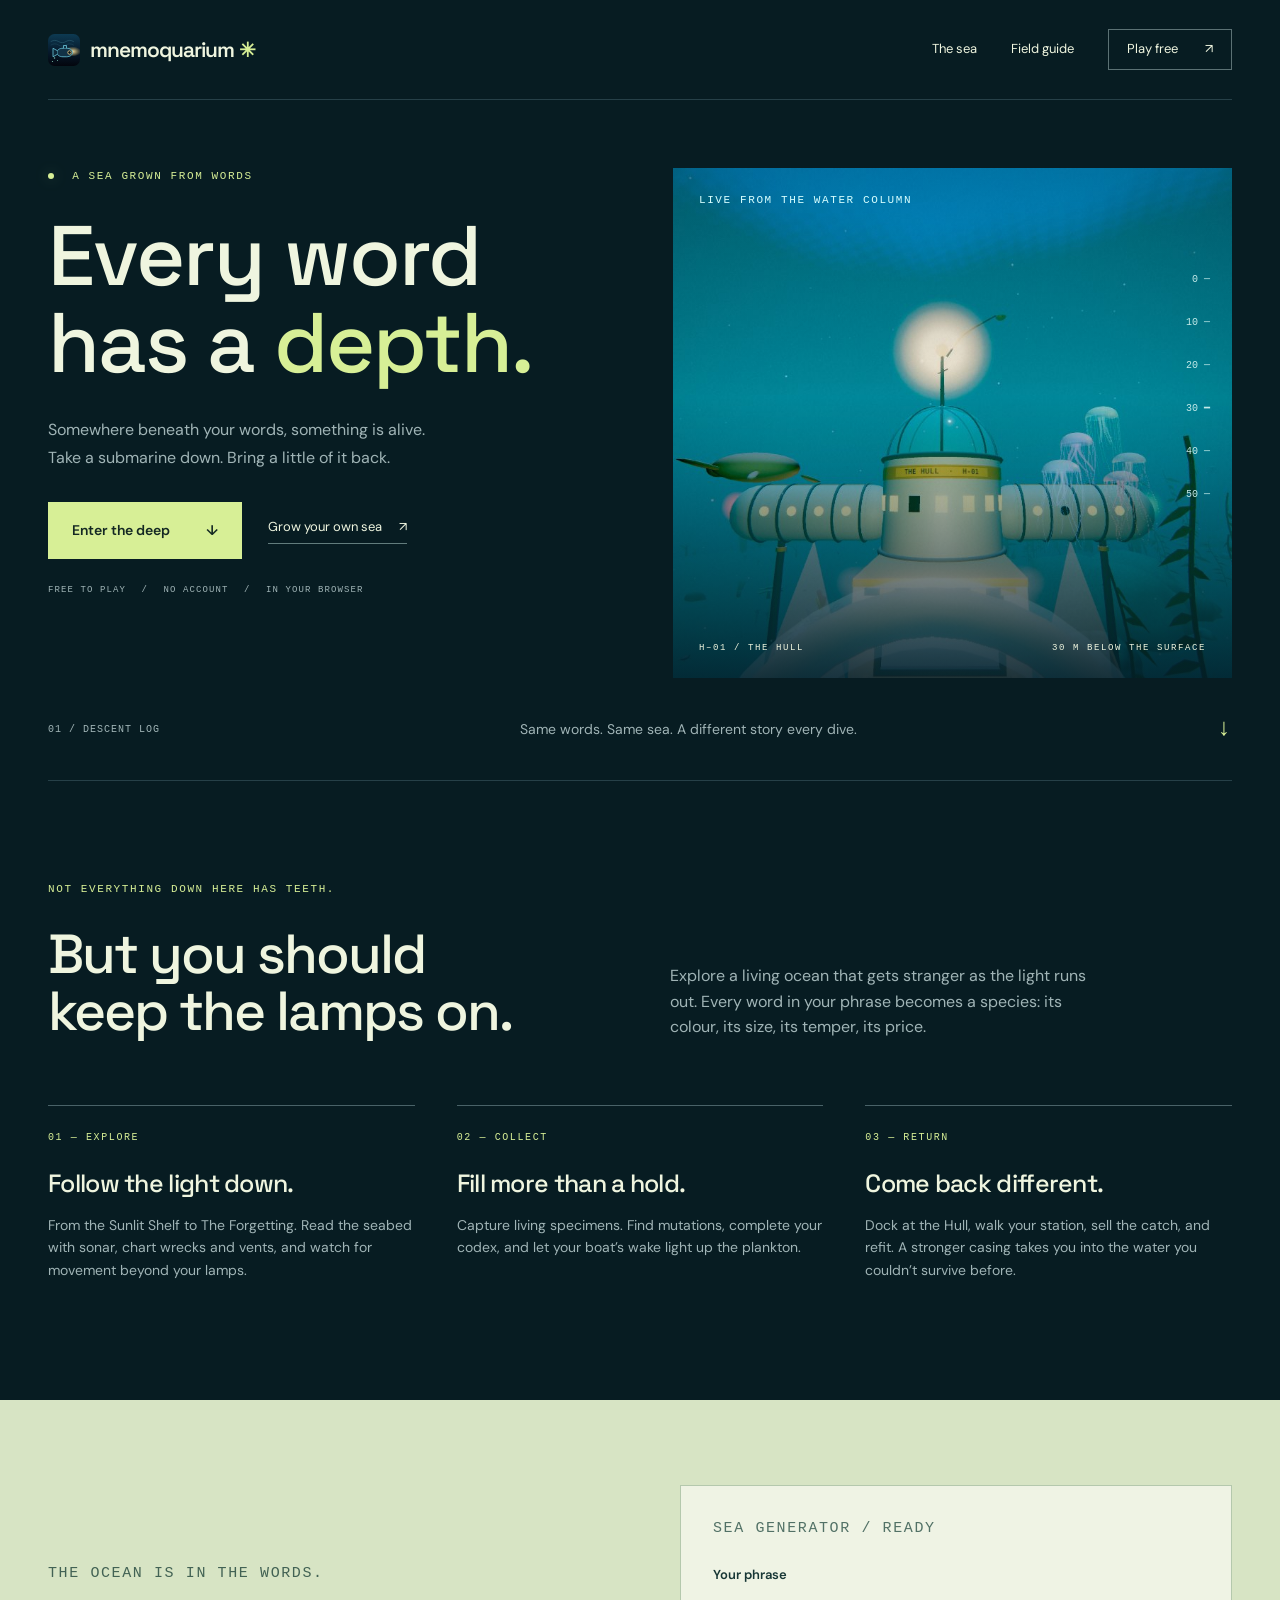
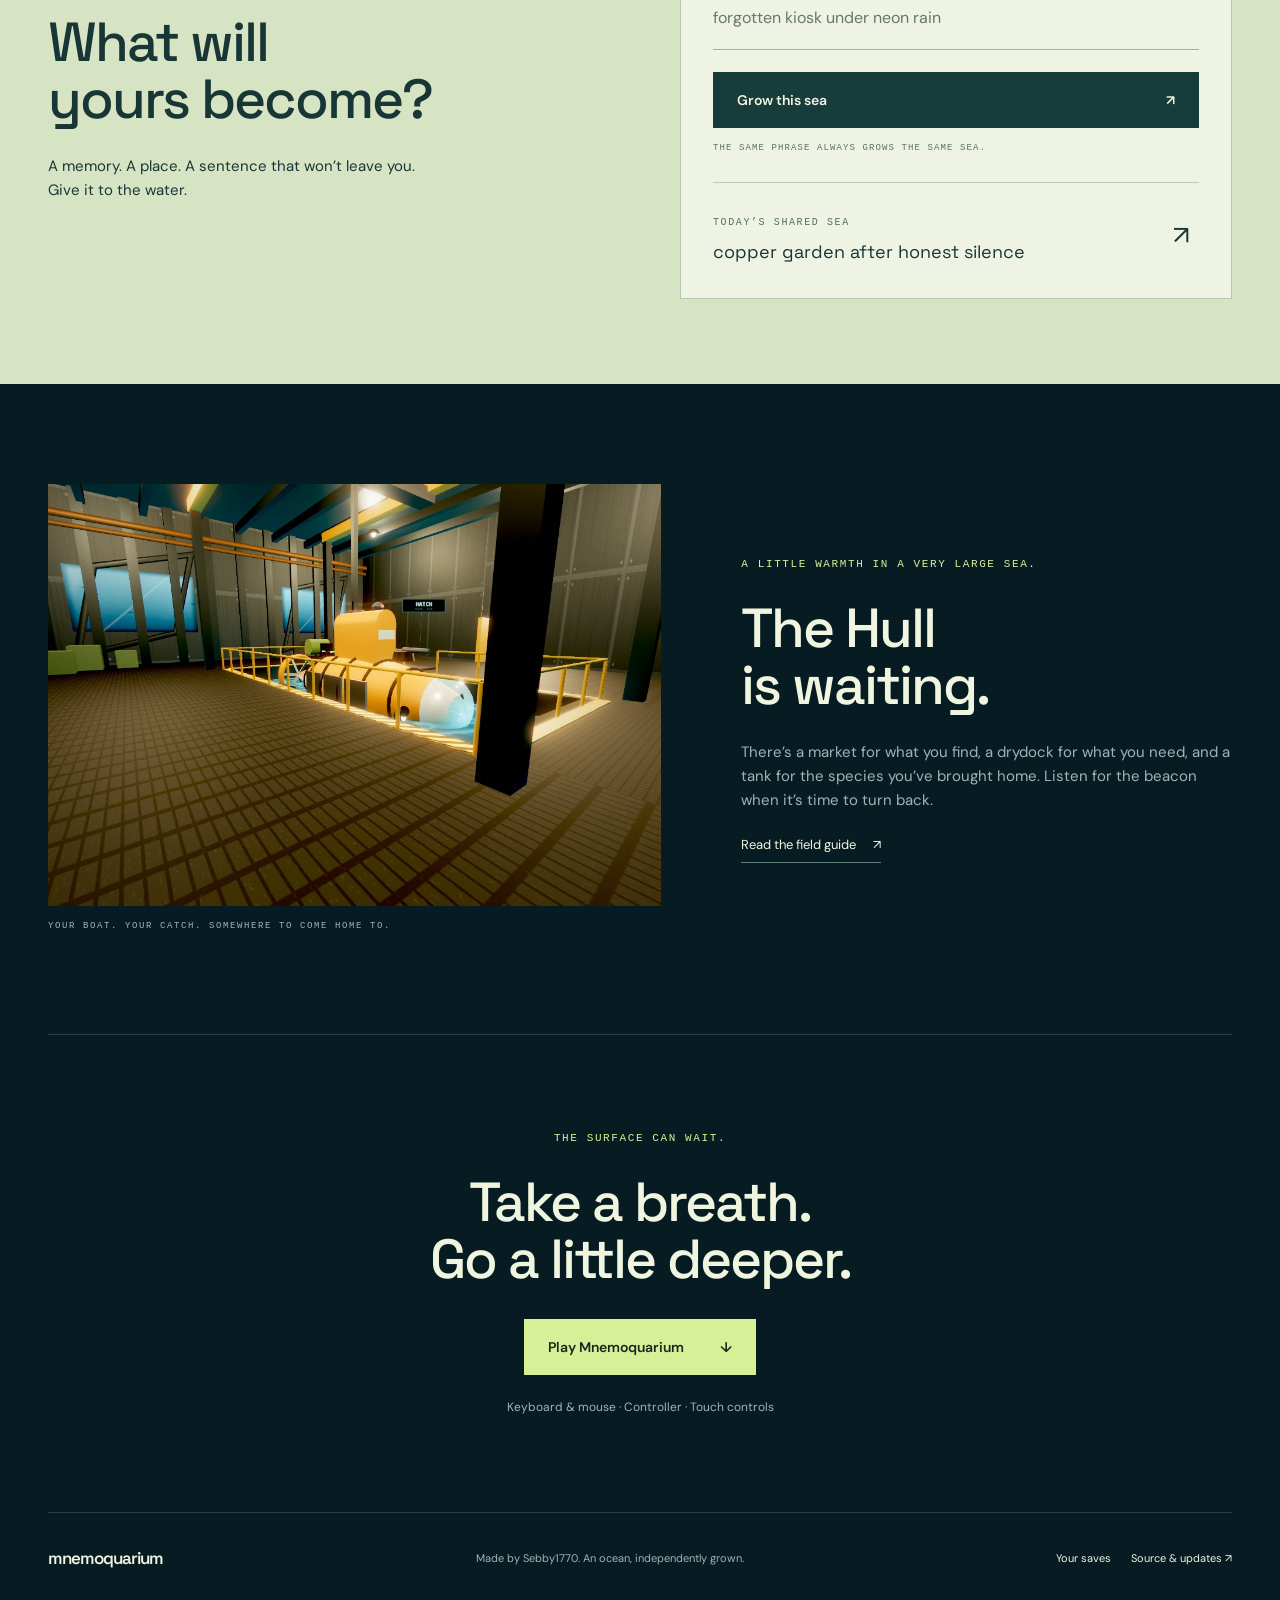
==== commit 11e95452: "Merge pull request #16 from Sebby1770/feat/the-living-deep feat: Mnemoquarium 1.9 — a standalone web" ====
--- a/web/index.html
+++ b/web/index.html
@@ -1,250 +1,48 @@
 <!doctype html>
 <html lang="en">
-  <head>
-    <meta charset="utf-8">
-    <meta name="viewport" content="width=device-width, initial-scale=1, viewport-fit=cover">
-    <title>Mnemoquarium: The Deep — phrase-fed submarine sea</title>
-    <meta name="description" content="Dive a first-person submarine through a sea grown from a phrase. Net fish, sell them at the Hull, refit, and go deeper than the things down there would like.">
-    <meta name="theme-color" content="#03060c">
-    <link rel="canonical" href="https://sebby1770.github.io/mnemoquarium/">
-    <!-- What a shared link looks like in a chat, a feed or a search result. -->
-    <meta property="og:type" content="website">
-    <meta property="og:site_name" content="Mnemoquarium">
-    <meta property="og:title" content="Mnemoquarium: The Deep — type any words, dive the sea they grow">
-    <meta property="og:description" content="A free submarine game in your browser. Every word becomes a species. Net what lives down there, walk your station, refit your boat, and go deeper than the things below would like.">
-    <meta property="og:url" content="https://sebby1770.github.io/mnemoquarium/">
-    <meta property="og:image" content="https://sebby1770.github.io/mnemoquarium/press/og.jpg">
-    <meta property="og:image:width" content="1200">
-    <meta property="og:image:height" content="630">
-    <meta property="og:image:alt" content="An underwater station with a lit dome and portholes, under the title Mnemoquarium: The Deep">
-    <meta name="twitter:card" content="summary_large_image">
-    <meta name="twitter:title" content="Mnemoquarium: The Deep">
-    <meta name="twitter:description" content="Type any words. Dive the sea they grow. Free in your browser.">
-    <meta name="twitter:image" content="https://sebby1770.github.io/mnemoquarium/press/og.jpg">
-    <link rel="manifest" href="./manifest.webmanifest">
-    <link rel="icon" href="./icon.svg" type="image/svg+xml">
-    <link rel="stylesheet" href="./styles.css">
-    <script type="importmap">
-      { "imports": { "three": "./vendor/three.module.min.js" } }
-    </script>
-    <!-- The 2D lab's engine is the source of truth for the genetics. It is a
-         classic script, so it runs before any deferred module below. -->
-    <script src="./engine.js"></script>
-  </head>
-  <body class="deep" data-mode="boot" data-zone="shelf">
-    <canvas id="view" aria-label="Submarine viewport"></canvas>
-
-    <!-- ---------------------------------------------------------------- HUD -->
-    <div id="hud" aria-live="polite">
-      <div id="vignette"></div>
-      <div id="damage-flash"></div>
-
-      <div id="crosshair" data-state="idle">
-        <svg viewBox="0 0 64 64" aria-hidden="true">
-          <circle id="crosshair-ring" cx="32" cy="32" r="18"></circle>
-          <circle id="crosshair-progress" cx="32" cy="32" r="18"></circle>
-          <path d="M32 6v9M32 49v9M6 32h9M49 32h9"></path>
-          <circle id="crosshair-dot" cx="32" cy="32" r="1.6"></circle>
-        </svg>
-        <p id="reticle-label"></p>
-      </div>
-
-      <div id="contacts" aria-hidden="true"></div>
-
-      <header id="topbar">
-        <div id="compass">
-          <div id="compass-strip"></div>
-          <span id="compass-needle"></span>
-        </div>
-        <div id="zone-plate">
-          <strong id="readout-zone">Sunlit Shelf</strong>
-          <span id="readout-zone-blurb"></span>
-        </div>
-        <div id="credit-plate">
-          <span class="label">credits</span>
-          <strong id="readout-credits">0</strong>
-        </div>
-      </header>
-
-      <div id="warnings"></div>
-
-      <section id="gauges">
-        <div class="gauge" id="gauge-hull" data-key="hull">
-          <span class="gauge-label">hull</span>
-          <div class="gauge-track"><div class="gauge-fill"></div></div>
-          <span class="gauge-value">100</span>
-        </div>
-        <div class="gauge" id="gauge-battery" data-key="battery">
-          <span class="gauge-label">cell</span>
-          <div class="gauge-track"><div class="gauge-fill"></div></div>
-          <span class="gauge-value">100</span>
-        </div>
-        <div class="gauge" id="gauge-cargo" data-key="cargo">
-          <span class="gauge-label">hold</span>
-          <div class="gauge-track"><div class="gauge-fill"></div></div>
-          <span class="gauge-value">0/6</span>
-        </div>
-      </section>
-
-      <section id="instruments">
-        <div class="instrument"><span class="label">depth</span><strong id="readout-depth">0 m</strong></div>
-        <div class="instrument"><span class="label">speed</span><strong id="readout-speed">0.0</strong></div>
-        <div class="instrument"><span class="label">rated</span><strong id="readout-rating">140 m</strong></div>
-        <div class="instrument"><span class="label">floor</span><strong id="readout-floor">— m</strong></div>
-      </section>
-
-      <section id="weapon-rack"></section>
-
-      <div id="sonar-note"></div>
-      <ul id="log" class="log"></ul>
-      <div id="toast"></div>
-      <div id="objective"></div>
-      <p id="hint-dock" hidden>Hold <kbd>E</kbd> to dock at the Hull</p>
+<head>
+  <meta charset="utf-8">
+  <meta name="viewport" content="width=device-width, initial-scale=1">
+  <title>Mnemoquarium — Every word has a depth.</title>
+  <meta name="description" content="A free submarine exploration game. Grow an ocean from your words, collect its creatures, and find your way home. Play Mnemoquarium in your browser.">
+  <meta name="theme-color" content="#071c22">
+  <link rel="canonical" href="https://sebby1770.github.io/mnemoquarium/">
+  <meta property="og:type" content="website">
+  <meta property="og:title" content="Mnemoquarium — Every word has a depth.">
+  <meta property="og:description" content="Type a phrase. Grow a sea. Dive into a free submarine exploration game in your browser.">
+  <meta property="og:url" content="https://sebby1770.github.io/mnemoquarium/">
+  <meta property="og:image" content="https://sebby1770.github.io/mnemoquarium/press/og.jpg">
+  <meta name="twitter:card" content="summary_large_image">
+  <link rel="icon" href="./icon.svg" type="image/svg+xml">
+  <link rel="manifest" href="./manifest.webmanifest">
+  <link rel="stylesheet" href="./site.css">
+  <script type="module" src="./src/site.js"></script>
+</head>
+<body>
+<a class="skip" href="#main">Skip to content</a>
+<header class="site-nav wrap">
+  <a class="brand" href="./" aria-label="Mnemoquarium home"><img src="./icon.svg" width="32" height="32" alt="">mnemoquarium<span class="brand-dot" aria-hidden="true">✳</span></a>
+  <nav aria-label="Main navigation"><a href="#the-sea">The sea</a><a href="./guide.html">Field guide</a><a class="nav-play" href="./play.html">Play free <span aria-hidden="true">↗</span></a></nav>
+</header>
+<main id="main">
+  <section class="hero wrap" aria-labelledby="hero-title">
+    <div class="hero-copy"><p class="eyebrow"><span class="signal"></span> A sea grown from words</p>
+      <h1 id="hero-title">Every word<br>has a <em>depth.</em></h1>
+      <p class="intro">Somewhere beneath your words, something is alive.<br class="desktop-break"> Take a submarine down. Bring a little of it back.</p>
+      <div class="actions"><a class="button" href="./play.html">Enter the deep <span aria-hidden="true">↓</span></a><a class="text-link" href="#grow">Grow your own sea <span aria-hidden="true">↗</span></a></div>
+      <p class="micro">FREE TO PLAY <span> / </span> NO ACCOUNT <span> / </span> IN YOUR BROWSER</p>
     </div>
-
-    <!-- ------------------------------------------------------------- panels -->
-    <div id="panel-start" class="panel screen" data-open="true">
-      <div class="panel-inner menu">
-        <p class="eyebrow">mnemoquarium</p>
-        <h1>The&nbsp;Deep</h1>
-        <p class="lede">A sea a kilometre deep, and a submarine with a hold to fill. Net what lives down there, sell it at the Hull, and buy a casing that can take you lower than the last one could.</p>
-
-        <div class="menu-actions">
-          <button type="button" class="primary big" id="start-begin">Dive</button>
-          <button type="button" class="big" id="start-continue" hidden>Continue</button>
-          <button type="button" id="start-new" hidden>Start a new sea</button>
-        </div>
-
-        <section class="sea-card" id="start-sea">
-          <header class="sea-head">
-            <div>
-              <span class="label">your sea</span>
-              <strong id="start-summary">&nbsp;</strong>
-            </div>
-            <div class="sea-links">
-              <button type="button" class="linkish" id="start-daily">today's sea</button>
-              <button type="button" class="linkish" id="start-reroll">try another</button>
-              <button type="button" class="linkish" id="start-share">share</button>
-            </div>
-          </header>
-          <div id="start-roster" class="roster"></div>
-        </section>
-
-        <div class="menu-extras">
-          <details id="start-controls">
-            <summary>Controls</summary>
-            <p class="keys"><kbd>W</kbd><kbd>A</kbd><kbd>S</kbd><kbd>D</kbd> thrust · <kbd>Space</kbd> rise · <kbd>C</kbd> dive · <kbd>Shift</kbd> boost · mouse look · <kbd>LMB</kbd> fire · <kbd>RMB</kbd> capture beam · <kbd>1</kbd>–<kbd>4</kbd> weapons · <kbd>Q</kbd> / wheel next weapon · <kbd>F</kbd> lights · <kbd>R</kbd> sonar · <kbd>M</kbd> chart · <kbd>P</kbd> photo · <kbd>E</kbd> dock · <kbd>Tab</kbd> hold · <kbd>Esc</kbd> pause</p>
-          </details>
-
-          <details id="start-seas" hidden>
-            <summary>Your seas</summary>
-            <div id="start-seas-list" class="seas-list"></div>
-          </details>
-
-          <details id="start-advanced">
-            <summary>Use your own words</summary>
-            <p class="hint">Every word becomes a species — its colour, its size, its temper, its price. The same words always grow the same sea.</p>
-            <form id="start-form">
-              <label class="field">
-                <span>Phrase</span>
-                <input id="start-phrase" type="text" value="forgotten kiosk under neon rain" autocomplete="off" spellcheck="false">
-              </label>
-              <button type="submit" id="start-custom">Grow this one</button>
-            </form>
-          </details>
-        </div>
-
-        <p class="tiny"><a href="https://github.com/Sebby1770/mnemoquarium">source</a><span id="start-support-wrap" hidden> · <a id="start-support" target="_blank" rel="noopener">support the game</a></span><span id="start-community-wrap" hidden> · <a id="start-community" target="_blank" rel="noopener">join the crew</a></span> · <button type="button" class="linkish" id="start-reset">erase this sea's save</button></p>
-        <p class="tiny" id="start-note" aria-live="polite"></p>
-      </div>
-    </div>
-
-    <div id="panel-station" class="panel screen" hidden>
-      <div class="panel-inner wide">
-        <header class="station-head">
-          <div>
-            <p class="eyebrow">the hull · tender station</p>
-            <h2>Docked</h2>
-          </div>
-          <div class="station-credits"><span class="label">credits</span><strong id="station-credits">0</strong></div>
-        </header>
-        <nav class="tabs" id="station-tabs">
-          <button type="button" data-tab="market" class="active">Market</button>
-          <button type="button" data-tab="drydock">Drydock</button>
-          <button type="button" data-tab="log">Manifest</button>
-        </nav>
-        <div class="tab-body" id="station-market" data-tab="market">
-          <div class="market-head">
-            <p class="hint" id="market-summary">Nothing in the hold.</p>
-            <button type="button" class="primary" id="btn-sell-all">Sell everything</button>
-          </div>
-          <div id="market-list" class="stack"></div>
-        </div>
-        <div class="tab-body" id="station-drydock" data-tab="drydock" hidden>
-          <div id="shop-list" class="stack"></div>
-        </div>
-        <div class="tab-body" id="station-log" data-tab="log" hidden>
-          <div id="station-stats" class="stats"></div>
-          <div id="station-species" class="stack"></div>
-        </div>
-        <footer class="station-foot">
-          <button type="button" class="primary" id="btn-undock">Flood the airlock · dive</button>
-          <p class="hint">Repairs and recharge are free while you sit on the clamps.</p>
-        </footer>
-      </div>
-    </div>
-
-    <div id="panel-cargo" class="panel drawer" hidden>
-      <div class="panel-inner">
-        <h2>Hold</h2>
-        <div id="cargo-list" class="stack"></div>
-        <p class="hint">Release <kbd>Tab</kbd> to close. Cargo sells at the Hull.</p>
-      </div>
-    </div>
-
-    <div id="panel-pause" class="panel screen" hidden>
-      <div class="panel-inner">
-        <h2>Held at depth</h2>
-        <div id="pause-stats" class="stats"></div>
-        <div class="start-actions">
-          <button type="button" class="primary" id="btn-resume">Resume</button>
-          <button type="button" id="btn-abandon">Surface (lose the hold)</button>
-        </div>
-        <label class="row-toggle"><input type="checkbox" id="toggle-sound"> Sound</label>
-        <label class="row-toggle"><input type="checkbox" id="toggle-invert"> Invert mouse Y</label>
-        <label class="row-toggle"><span>Look sensitivity</span><input type="range" id="range-sens" min="20" max="300" value="100"></label>
-      </div>
-    </div>
-
-    <div id="panel-dead" class="panel screen" hidden>
-      <div class="panel-inner">
-        <p class="eyebrow">hull failure</p>
-        <h2 id="dead-headline">The sea gets the hold</h2>
-        <p id="dead-detail" class="lede"></p>
-        <div class="start-actions">
-          <button type="button" class="primary" id="btn-revive">Wake up on the clamps</button>
-        </div>
-      </div>
-    </div>
-
-    <div id="loading" class="panel screen" hidden>
-      <div class="panel-inner">
-        <h2 id="loading-text">Growing the sea…</h2>
-        <div class="bar"><div id="loading-bar"></div></div>
-      </div>
-    </div>
-
-    <noscript>
-      <div class="panel screen"><div class="panel-inner"><h2>This one needs JavaScript and WebGL.</h2><p>The sea will not flood without them.</p></div></div>
-    </noscript>
-
-    <script type="module" src="./src/main.js"></script>
-    <script>
-      if ("serviceWorker" in navigator && location.protocol.startsWith("http")) {
-        window.addEventListener("load", () => {
-          navigator.serviceWorker.register("./sw.js", { scope: "./" }).catch(() => {});
-        });
-      }
-    </script>
-  </body>
+    <figure class="hero-view"><img src="./press/reef.jpg" width="1280" height="720" alt="The Hull station glowing beneath turquoise water, with a turtle and jellyfish drifting past" fetchpriority="high"><div class="view-shade"></div><span class="view-tag">LIVE FROM THE WATER COLUMN</span><figcaption><span>H–01 / THE HULL</span><span>30 M BELOW THE SURFACE</span></figcaption><div class="depth-scale" aria-hidden="true">0 ─<br>10 ─<br>20 ─<br>30 ━<br>40 ─<br>50 ─</div></figure>
+    <div class="hero-bottom"><span>01 / DESCENT LOG</span><p>Same words. Same sea. A different story every dive.</p><a href="#the-sea" aria-label="Explore the sea below">↓</a></div>
+  </section>
+  <section class="sea-section wrap" id="the-sea">
+    <div class="section-heading"><p class="eyebrow">Not everything down here has teeth.</p><h2>But you should<br>keep the lamps on.</h2><p>Explore a living ocean that gets stranger as the light runs out. Every word in your phrase becomes a species: its colour, its size, its temper, its price.</p></div>
+    <div class="journey"><article><span class="chapter">01 — EXPLORE</span><h3>Follow the light down.</h3><p>From the Sunlit Shelf to The Forgetting. Read the seabed with sonar, chart wrecks and vents, and watch for movement beyond your lamps.</p></article><article><span class="chapter">02 — COLLECT</span><h3>Fill more than a hold.</h3><p>Capture living specimens. Find mutations, complete your codex, and let your boat’s wake light up the plankton.</p></article><article><span class="chapter">03 — RETURN</span><h3>Come back different.</h3><p>Dock at the Hull, walk your station, sell the catch, and refit. A stronger casing takes you into the water you couldn’t survive before.</p></article></div>
+  </section>
+  <section class="grow-section" id="grow"><div class="wrap grow-grid"><div><p class="eyebrow">The ocean is in the words.</p><h2>What will<br>yours become?</h2><p>A memory. A place. A sentence that won’t leave you.<br>Give it to the water.</p></div><div class="seed-console"><p class="console-label">SEA GENERATOR / READY</p><form action="./play.html" method="get"><label for="phrase">Your phrase</label><input id="phrase" name="phrase" placeholder="forgotten kiosk under neon rain" maxlength="240" required autocomplete="off"><button class="button" type="submit">Grow this sea <span aria-hidden="true">↗</span></button></form><p class="micro">THE SAME PHRASE ALWAYS GROWS THE SAME SEA.</p><div class="daily"><div><span class="console-label">TODAY’S SHARED SEA</span><p id="daily-phrase">A new phrase for everyone, every day.</p></div><a href="./play.html?daily" aria-label="Play today's shared sea">↗</a></div></div></div></section>
+  <section class="home-section wrap"><figure><img src="./press/hangar.jpg" width="1280" height="720" alt="The submarine floating inside the Hull's illuminated moon pool and workshop" loading="lazy"><figcaption>YOUR BOAT. YOUR CATCH. SOMEWHERE TO COME HOME TO.</figcaption></figure><div><p class="eyebrow">A little warmth in a very large sea.</p><h2>The Hull<br>is waiting.</h2><p>There’s a market for what you find, a drydock for what you need, and a tank for the species you’ve brought home. Listen for the beacon when it’s time to turn back.</p><a class="text-link" href="./guide.html">Read the field guide <span aria-hidden="true">↗</span></a></div></section>
+  <section class="last-call wrap"><p class="eyebrow">The surface can wait.</p><h2>Take a breath.<br>Go a little deeper.</h2><a class="button" href="./play.html">Play Mnemoquarium <span aria-hidden="true">↓</span></a><p>Keyboard & mouse · Controller · Touch controls</p></section>
+</main>
+<footer class="wrap site-footer"><a class="brand" href="./">mnemoquarium</a><p>Made by Sebby1770. An ocean, independently grown.</p><nav aria-label="Footer"><a href="./guide.html#saves">Your saves</a><a href="https://github.com/Sebby1770/mnemoquarium">Source & updates ↗</a></nav></footer>
+</body>
 </html>
--- a/web/site.css
+++ b/web/site.css
@@ -0,0 +1,3 @@
+@import url('https://fonts.googleapis.com/css2?family=DM+Sans:wght@400;500;600;700&family=Space+Grotesk:wght@400;500;600;700&display=swap');
+:root{color-scheme:dark;--bg:#071c22;--ink:#eff5df;--dim:#a0b4b6;--line:#264048;--acid:#d7ef96;--mono:ui-monospace,SFMono-Regular,Consolas,monospace}*{box-sizing:border-box}html{scroll-behavior:smooth;scroll-padding-top:30px}body{margin:0;background:var(--bg);color:var(--ink);font-family:'DM Sans',sans-serif;line-height:1.6}a{color:inherit;text-decoration:none}button,input{font:inherit}button,a,input{-webkit-tap-highlight-color:transparent}a:focus-visible,button:focus-visible,input:focus-visible,summary:focus-visible{outline:2px solid var(--acid);outline-offset:6px}img{display:block;max-width:100%;object-fit:cover}figure{margin:0}p{margin:0 0 1.2rem}.wrap{width:min(1320px,calc(100% - 96px));margin-inline:auto}.site-nav{display:flex;align-items:center;justify-content:space-between;min-height:100px;border-bottom:1px solid var(--line);gap:20px}.brand{display:flex;align-items:center;gap:10px;font-family:'Space Grotesk',sans-serif;font-size:21px;font-weight:600;letter-spacing:-1px}.brand-dot{font-size:20px;color:var(--acid);margin-left:-5px}.site-nav nav,.site-footer nav{display:flex;align-items:center;gap:34px;font-size:13px}.site-nav nav>a:hover,.text-link:hover,.site-footer a:hover{color:var(--acid)}.nav-play{border:1px solid #5b7174;padding:9px 18px}.nav-play span{margin-left:24px}.hero{padding-top:68px;display:grid;grid-template-columns:1.05fr 1fr;column-gap:38px;position:relative}.eyebrow,.chapter,.micro,.console-label,.view-tag,.hero-bottom,.hero-view figcaption,.home-section figcaption{font:11px/1.5 var(--mono);letter-spacing:1.6px;text-transform:uppercase}.eyebrow{color:var(--acid);margin-bottom:28px}.signal{display:inline-block;height:6px;width:6px;background:var(--acid);border-radius:50%;margin-right:10px;box-shadow:0 0 15px #d7ef9650}h1,h2,h3{font-family:'Space Grotesk',sans-serif;font-weight:500;letter-spacing:-2px;line-height:1.04;margin:0}h1{font-size:clamp(66px,6.6vw,96px);margin-bottom:28px}h1 em{font-style:normal;color:var(--acid)}.intro{font-size:16px;max-width:450px;color:var(--dim);line-height:1.75}.actions{display:flex;align-items:center;gap:26px;margin:30px 0 25px}.button{display:inline-flex;background:var(--acid);color:#142823;padding:17px 24px;align-items:center;justify-content:space-between;gap:36px;border:0;font-weight:600;font-size:14px;cursor:pointer;transition:background .2s,transform .2s}.button:hover{background:#e9ffb4;transform:translateY(-2px)}.text-link{font-size:13px;border-bottom:1px solid #627c7d;padding-bottom:6px;display:inline-block}.text-link span{margin-left:14px}.micro{color:var(--dim);font-size:9px;letter-spacing:1.1px}.micro span{padding:0 9px}.hero-view{position:relative;min-height:510px;overflow:hidden;background:#0b5861}.hero-view>img{width:100%;height:100%;position:absolute;object-position:52% center}.view-shade{position:absolute;inset:0;background:linear-gradient(0deg,#031b27db,transparent 55%,#031b273b)}.view-tag{position:absolute;left:26px;top:24px;color:#d8ffff}.hero-view figcaption{position:absolute;left:26px;right:26px;bottom:23px;display:flex;justify-content:space-between;gap:16px;font-size:9px}.depth-scale{position:absolute;right:22px;top:90px;text-align:right;font:10px/43px var(--mono);color:#c3e9e8}.hero-bottom{grid-column:1/-1;display:flex;align-items:center;justify-content:space-between;gap:20px;border-bottom:1px solid var(--line);padding:33px 0;color:var(--dim);font-size:10px;letter-spacing:1px}.hero-bottom p{margin:0;text-transform:none;font:14px 'DM Sans',sans-serif;letter-spacing:0}.hero-bottom>a{font-size:24px;color:var(--acid)}.sea-section{padding:100px 0}.section-heading{display:grid;grid-template-columns:1fr 1fr;column-gap:60px}.section-heading>.eyebrow{grid-column:1/-1}.section-heading>p:last-child{max-width:435px;margin:0;align-self:end;color:var(--dim)}h2{font-size:clamp(40px,4.3vw,64px)}.journey{display:grid;grid-template-columns:repeat(3,1fr);gap:42px;margin-top:65px}.journey article{border-top:1px solid #496268;padding-top:24px}.chapter{color:var(--acid);display:block;margin-bottom:24px;font-size:10px}h3{font-size:25px;letter-spacing:-.7px;margin-bottom:16px;line-height:1.15}.journey p{color:var(--dim);font-size:14px}.grow-section{background:#d7e4c4;color:#173635;padding:85px 0}.grow-section .eyebrow{color:#426254}.grow-section h2{margin-bottom:26px}.grow-section p{font-size:15px}.grow-grid{display:grid;grid-template-columns:1fr 1fr;gap:80px;align-items:center}.seed-console{background:#eff3e4;border:1px solid #b4c8ad;padding:32px}.console-label{font-size:10px;color:#527166;margin-bottom:24px}.seed-console label{display:block;font-size:13px;font-weight:600;margin-bottom:8px}.seed-console input{width:100%;min-width:0;border:0;border-bottom:1px solid #9db2a0;background:transparent;border-radius:0;padding:12px 0 18px;color:#183933;outline-offset:1px}.seed-console input::placeholder{color:#65796c}.seed-console .button{background:#173c39;color:#f0f4e4;width:100%;margin:22px 0 14px}.seed-console .micro{color:#587167;font-size:9px}.daily{display:flex;gap:24px;align-items:center;justify-content:space-between;border-top:1px solid #b9ccb5;margin-top:26px;padding-top:22px}.daily p{margin:6px 0 0;font-family:'Space Grotesk',sans-serif;font-size:18px;line-height:1.4}.daily a{font-size:26px;padding:10px}.home-section{display:grid;grid-template-columns:1.25fr 1fr;gap:80px;align-items:center;padding:100px 0;border-bottom:1px solid var(--line)}.home-section img{width:100%;height:auto;aspect-ratio:16/11;object-position:center}.home-section figcaption{font-size:9px;color:var(--dim);padding-top:14px}.home-section h2{margin-bottom:25px}.home-section p:not(.eyebrow){color:var(--dim);font-size:15px}.last-call{text-align:center;padding:95px 0}.last-call h2{margin-bottom:30px}.last-call>p:last-child{font-size:12px;color:var(--dim);margin:23px 0 0}.site-footer{display:flex;gap:24px;align-items:center;justify-content:space-between;padding:32px 0;border-top:1px solid var(--line)}.site-footer .brand{font-size:17px}.site-footer p{font-size:11px;color:var(--dim);margin:0}.site-footer nav{font-size:11px;gap:20px}.skip{position:absolute;top:8px;left:16px;z-index:100;background:var(--acid);color:var(--bg);padding:10px;transform:translateY(-200%)}.skip:focus{transform:none}.guide-hero{padding:75px 0 55px;max-width:840px}.guide-hero h1{font-size:72px}.guide-hero>p:last-child{color:var(--dim);max-width:580px}.guide-layout{display:grid;grid-template-columns:220px 1fr;gap:65px;padding-bottom:80px}.guide-toc{position:sticky;top:25px;align-self:start;display:flex;flex-direction:column;gap:15px;font-size:13px;color:var(--dim)}.guide-toc a:hover{color:var(--acid)}.guide-body{max-width:850px}.guide-body section{padding:28px 0 50px;border-top:1px solid var(--line)}.guide-body h2{font-size:35px;margin-bottom:22px}.guide-body p,.guide-body li{color:var(--dim)}.guide-body li{padding:6px 0}.guide-body strong{color:var(--ink)}.guide-body table{width:100%;border-collapse:collapse;font-size:14px}.guide-body th,.guide-body td{text-align:left;padding:14px 10px;border-bottom:1px solid var(--line)}.guide-body th{color:var(--acid);font-weight:500}.guide-body td{color:var(--dim)}.guide-body details{border-top:1px solid var(--line);padding:15px 0}.guide-body summary{cursor:pointer;font-size:17px}.guide-body details p{margin:16px 0 0}.guide-image{margin:22px 0}.guide-image img{width:100%;height:auto}kbd{font:12px var(--mono);border:1px solid #496268;padding:3px 6px;border-radius:3px;color:var(--ink)}
+@media(min-width:1600px){.hero{padding-top:80px}.hero-view{min-height:590px}}@media(max-width:1000px){.wrap{width:calc(100% - 48px)}.hero{gap:24px}.hero h1{font-size:70px}.hero-view{min-height:490px}.actions{align-items:flex-start;flex-direction:column;gap:20px}.section-heading,.grow-grid,.home-section{gap:35px}.site-footer{flex-wrap:wrap}.guide-layout{grid-template-columns:160px 1fr;gap:28px}}@media(max-width:700px){.wrap{width:calc(100% - 36px)}.site-nav{min-height:78px;gap:15px}.brand{font-size:17px;gap:7px}.brand img{width:24px;height:24px}.site-nav nav{gap:13px;font-size:11px}.site-nav nav>a:first-child{display:none}.nav-play{padding:7px 10px}.nav-play span{margin-left:7px}.hero{padding-top:46px;display:flex;flex-direction:column;gap:20px}.hero h1{font-size:68px;letter-spacing:-3px}.hero .eyebrow{font-size:10px}.intro{font-size:15px}.actions{flex-direction:row;align-items:center;gap:20px}.button{padding:15px 18px;gap:18px;font-size:12px}.text-link{font-size:11px}.hero-view{min-height:390px}.hero-bottom{padding:19px 0;width:100%}.hero-bottom p{font-size:12px;max-width:180px}.hero-bottom>span{font-size:8px;max-width:60px}.hero-view figcaption{font-size:8px;left:18px;right:18px}.desktop-break{display:none}.sea-section{padding:65px 0}.section-heading{display:block}.section-heading>p:last-child{margin-top:24px}.journey{grid-template-columns:1fr;gap:25px;margin-top:40px}.journey article{padding-top:20px}.chapter{margin-bottom:13px}.grow-section{padding:60px 0}.grow-grid,.home-section{grid-template-columns:1fr;gap:35px}.seed-console{padding:23px}.home-section{padding:60px 0}.last-call{padding:65px 0}.site-footer{gap:18px;padding:25px 0}.site-footer p{order:3;width:100%}.site-footer nav{gap:12px}.guide-hero{padding:50px 0 28px}.guide-hero h1{font-size:54px}.guide-layout{display:block}.guide-toc{position:static;flex-direction:row;flex-wrap:wrap;gap:10px 20px;padding:10px 0 25px}.guide-body table{font-size:12px}.guide-body th,.guide-body td{padding:10px 5px}.guide-body h2{font-size:30px}}@media(prefers-reduced-motion:reduce){html{scroll-behavior:auto}*{transition:none!important}}
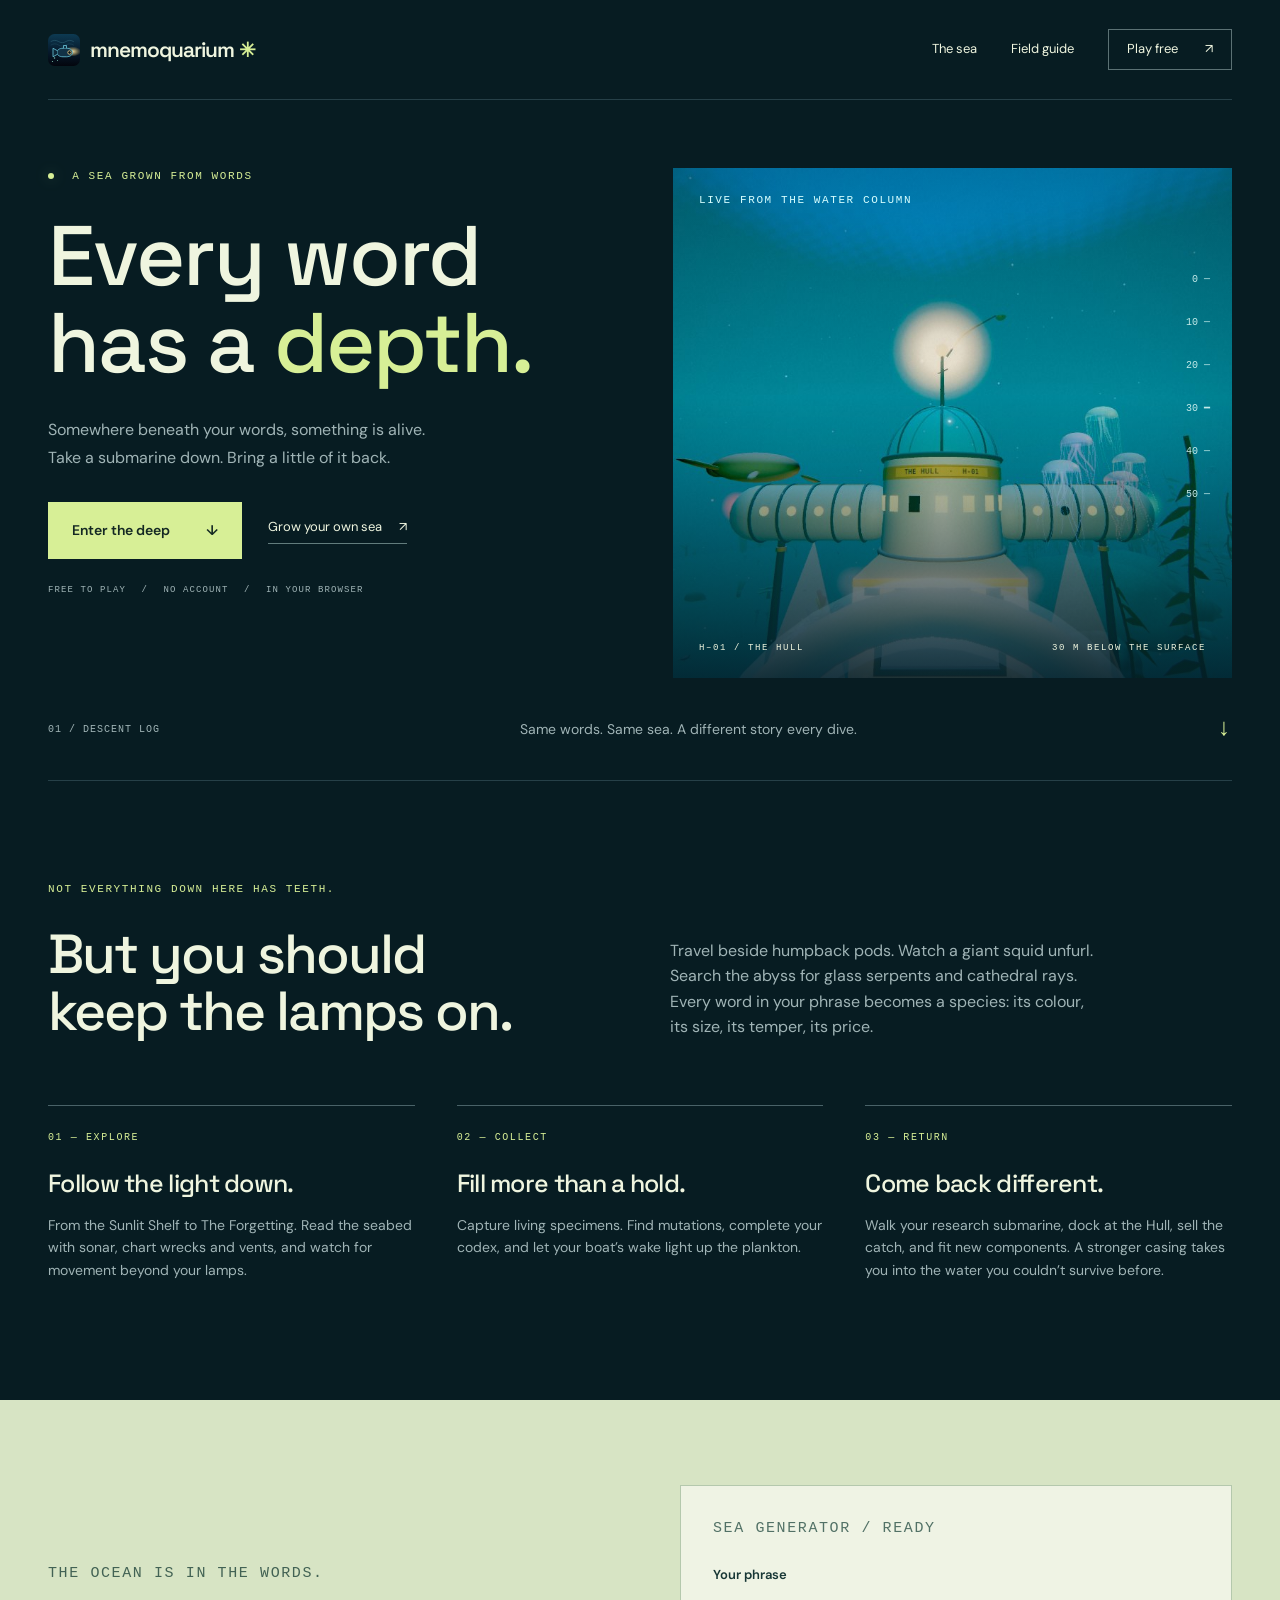
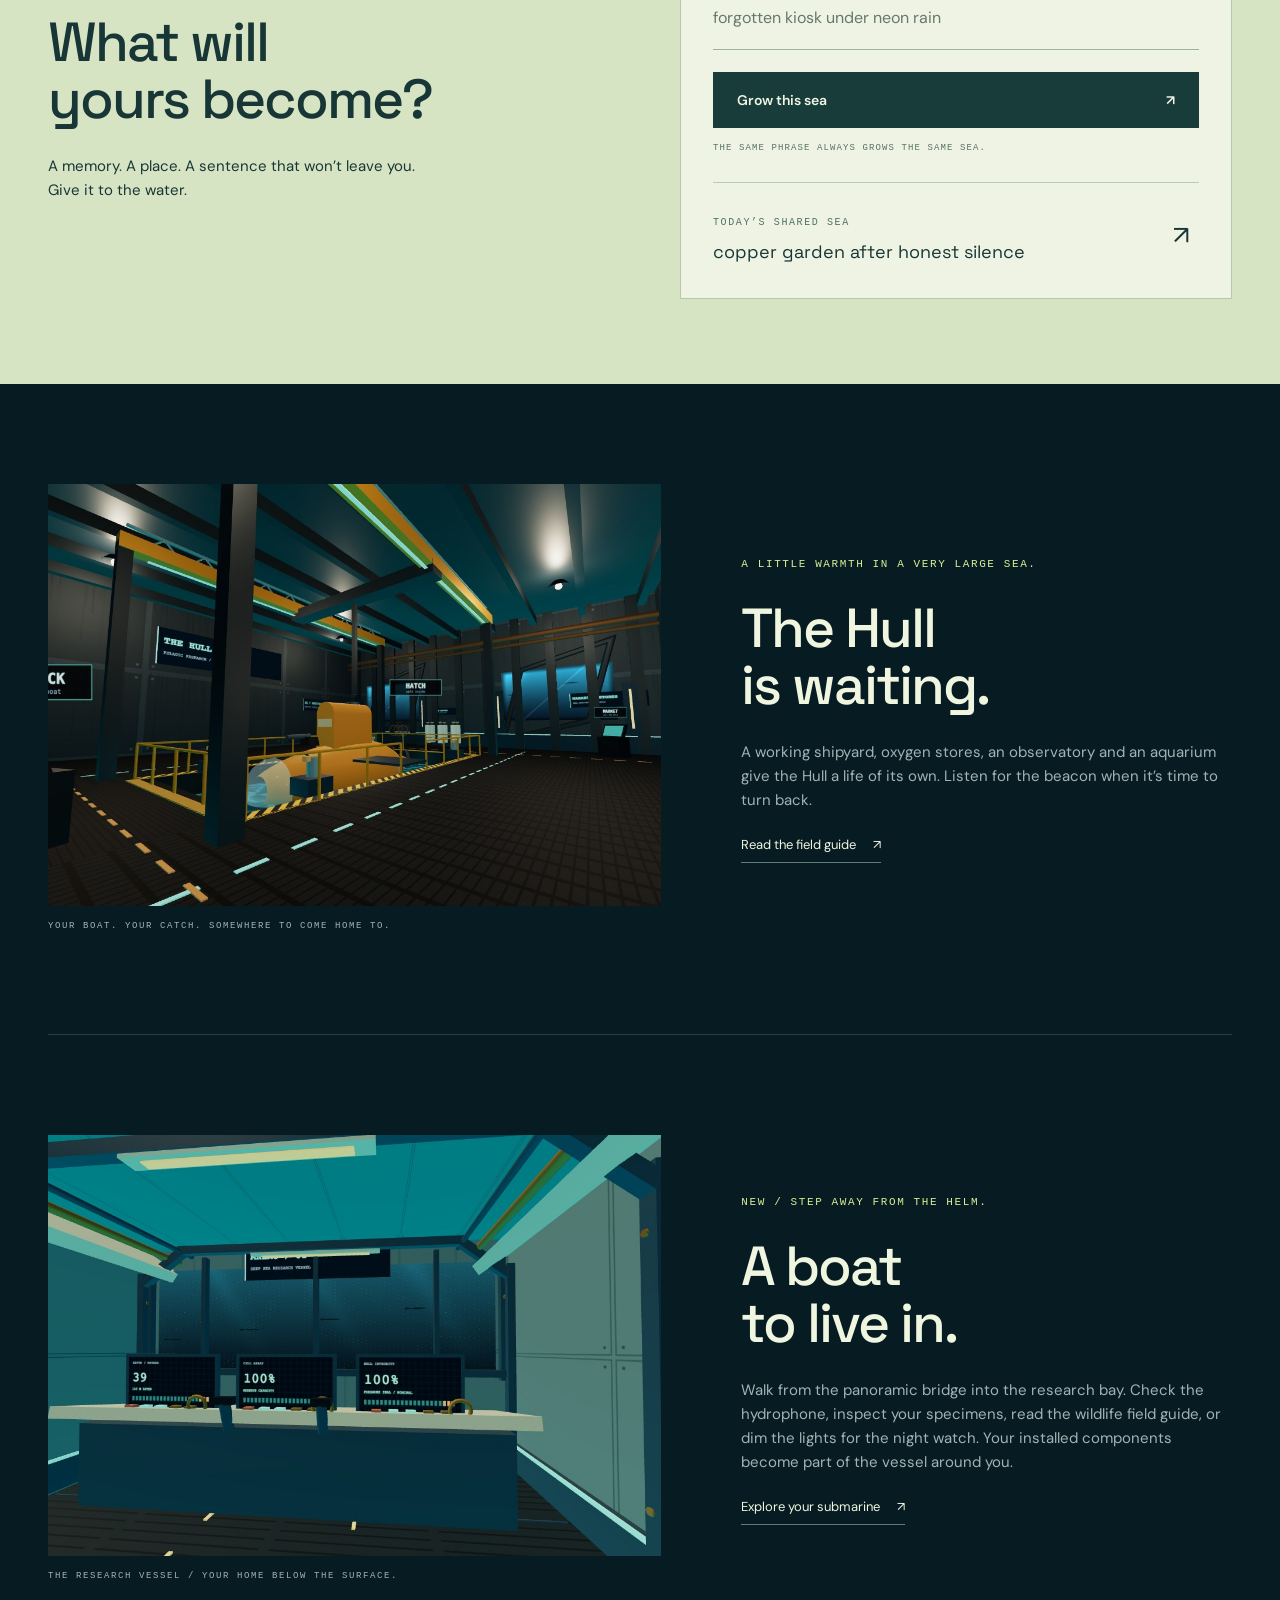
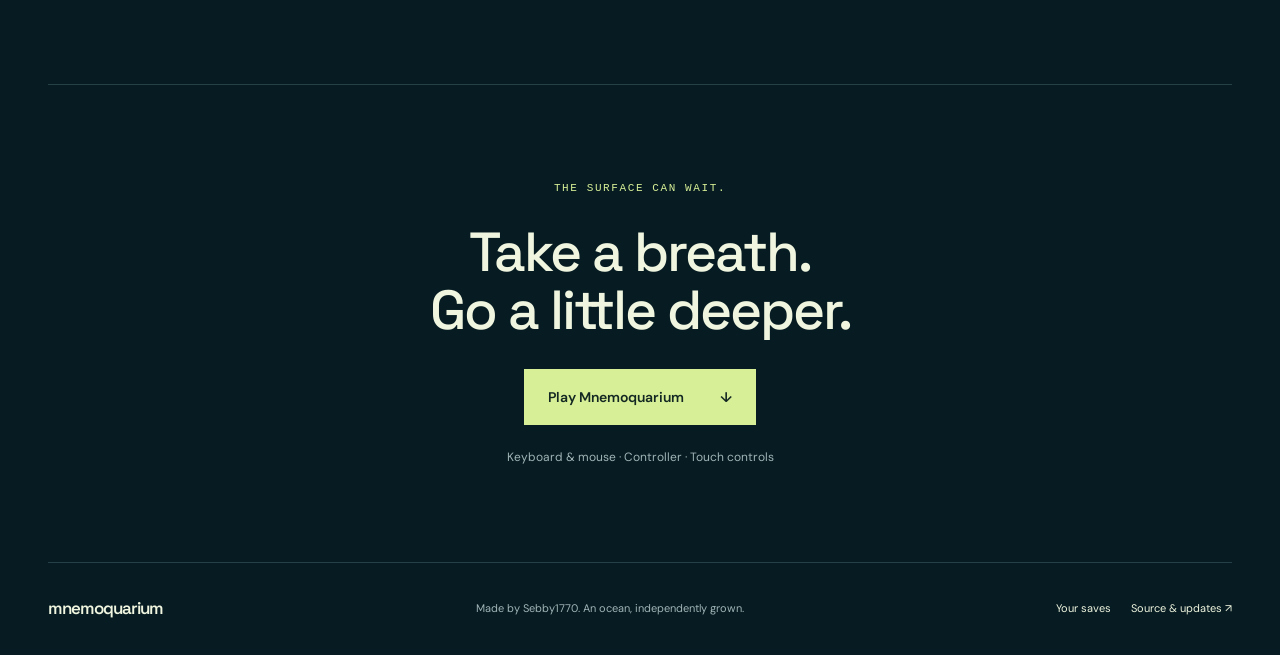
==== commit 7863fdae: "feat: research vessel interiors and marine giants in 1.11" ====
--- a/web/index.html
+++ b/web/index.html
@@ -36,11 +36,12 @@
     <div class="hero-bottom"><span>01 / DESCENT LOG</span><p>Same words. Same sea. A different story every dive.</p><a href="#the-sea" aria-label="Explore the sea below">↓</a></div>
   </section>
   <section class="sea-section wrap" id="the-sea">
-    <div class="section-heading"><p class="eyebrow">Not everything down here has teeth.</p><h2>But you should<br>keep the lamps on.</h2><p>Explore a living ocean that gets stranger as the light runs out. Every word in your phrase becomes a species: its colour, its size, its temper, its price.</p></div>
-    <div class="journey"><article><span class="chapter">01 — EXPLORE</span><h3>Follow the light down.</h3><p>From the Sunlit Shelf to The Forgetting. Read the seabed with sonar, chart wrecks and vents, and watch for movement beyond your lamps.</p></article><article><span class="chapter">02 — COLLECT</span><h3>Fill more than a hold.</h3><p>Capture living specimens. Find mutations, complete your codex, and let your boat’s wake light up the plankton.</p></article><article><span class="chapter">03 — RETURN</span><h3>Come back different.</h3><p>Dock at the Hull, walk your station, sell the catch, and refit. A stronger casing takes you into the water you couldn’t survive before.</p></article></div>
+    <div class="section-heading"><p class="eyebrow">Not everything down here has teeth.</p><h2>But you should<br>keep the lamps on.</h2><p>Travel beside humpback pods. Watch a giant squid unfurl. Search the abyss for glass serpents and cathedral rays. Every word in your phrase becomes a species: its colour, its size, its temper, its price.</p></div>
+    <div class="journey"><article><span class="chapter">01 — EXPLORE</span><h3>Follow the light down.</h3><p>From the Sunlit Shelf to The Forgetting. Read the seabed with sonar, chart wrecks and vents, and watch for movement beyond your lamps.</p></article><article><span class="chapter">02 — COLLECT</span><h3>Fill more than a hold.</h3><p>Capture living specimens. Find mutations, complete your codex, and let your boat’s wake light up the plankton.</p></article><article><span class="chapter">03 — RETURN</span><h3>Come back different.</h3><p>Walk your research submarine, dock at the Hull, sell the catch, and fit new components. A stronger casing takes you into the water you couldn’t survive before.</p></article></div>
   </section>
   <section class="grow-section" id="grow"><div class="wrap grow-grid"><div><p class="eyebrow">The ocean is in the words.</p><h2>What will<br>yours become?</h2><p>A memory. A place. A sentence that won’t leave you.<br>Give it to the water.</p></div><div class="seed-console"><p class="console-label">SEA GENERATOR / READY</p><form action="./play.html" method="get"><label for="phrase">Your phrase</label><input id="phrase" name="phrase" placeholder="forgotten kiosk under neon rain" maxlength="240" required autocomplete="off"><button class="button" type="submit">Grow this sea <span aria-hidden="true">↗</span></button></form><p class="micro">THE SAME PHRASE ALWAYS GROWS THE SAME SEA.</p><div class="daily"><div><span class="console-label">TODAY’S SHARED SEA</span><p id="daily-phrase">A new phrase for everyone, every day.</p></div><a href="./play.html?daily" aria-label="Play today's shared sea">↗</a></div></div></div></section>
-  <section class="home-section wrap"><figure><img src="./press/hangar.jpg" width="1280" height="720" alt="The submarine floating inside the Hull's illuminated moon pool and workshop" loading="lazy"><figcaption>YOUR BOAT. YOUR CATCH. SOMEWHERE TO COME HOME TO.</figcaption></figure><div><p class="eyebrow">A little warmth in a very large sea.</p><h2>The Hull<br>is waiting.</h2><p>There’s a market for what you find, a drydock for what you need, and a tank for the species you’ve brought home. Listen for the beacon when it’s time to turn back.</p><a class="text-link" href="./guide.html">Read the field guide <span aria-hidden="true">↗</span></a></div></section>
+  <section class="home-section wrap"><figure><img src="./press/hangar.jpg" width="1280" height="720" alt="The submarine floating inside the Hull's illuminated moon pool and workshop" loading="lazy"><figcaption>YOUR BOAT. YOUR CATCH. SOMEWHERE TO COME HOME TO.</figcaption></figure><div><p class="eyebrow">A little warmth in a very large sea.</p><h2>The Hull<br>is waiting.</h2><p>A working shipyard, oxygen stores, an observatory and an aquarium give the Hull a life of its own. Listen for the beacon when it’s time to turn back.</p><a class="text-link" href="./guide.html">Read the field guide <span aria-hidden="true">↗</span></a></div></section>
+  <section class="home-section wrap"><figure><img src="./press/cabin.jpg" width="1280" height="720" alt="Inside the submarine's research bridge: live instrument screens, brass portholes and panoramic sea windows" loading="lazy"><figcaption>THE RESEARCH VESSEL / YOUR HOME BELOW THE SURFACE.</figcaption></figure><div><p class="eyebrow">New / step away from the helm.</p><h2>A boat<br>to live in.</h2><p>Walk from the panoramic bridge into the research bay. Check the hydrophone, inspect your specimens, read the wildlife field guide, or dim the lights for the night watch. Your installed components become part of the vessel around you.</p><a class="text-link" href="./guide.html#cabin">Explore your submarine <span aria-hidden="true">↗</span></a></div></section>
   <section class="last-call wrap"><p class="eyebrow">The surface can wait.</p><h2>Take a breath.<br>Go a little deeper.</h2><a class="button" href="./play.html">Play Mnemoquarium <span aria-hidden="true">↓</span></a><p>Keyboard & mouse · Controller · Touch controls</p></section>
 </main>
 <footer class="wrap site-footer"><a class="brand" href="./">mnemoquarium</a><p>Made by Sebby1770. An ocean, independently grown.</p><nav aria-label="Footer"><a href="./guide.html#saves">Your saves</a><a href="https://github.com/Sebby1770/mnemoquarium">Source & updates ↗</a></nav></footer>
